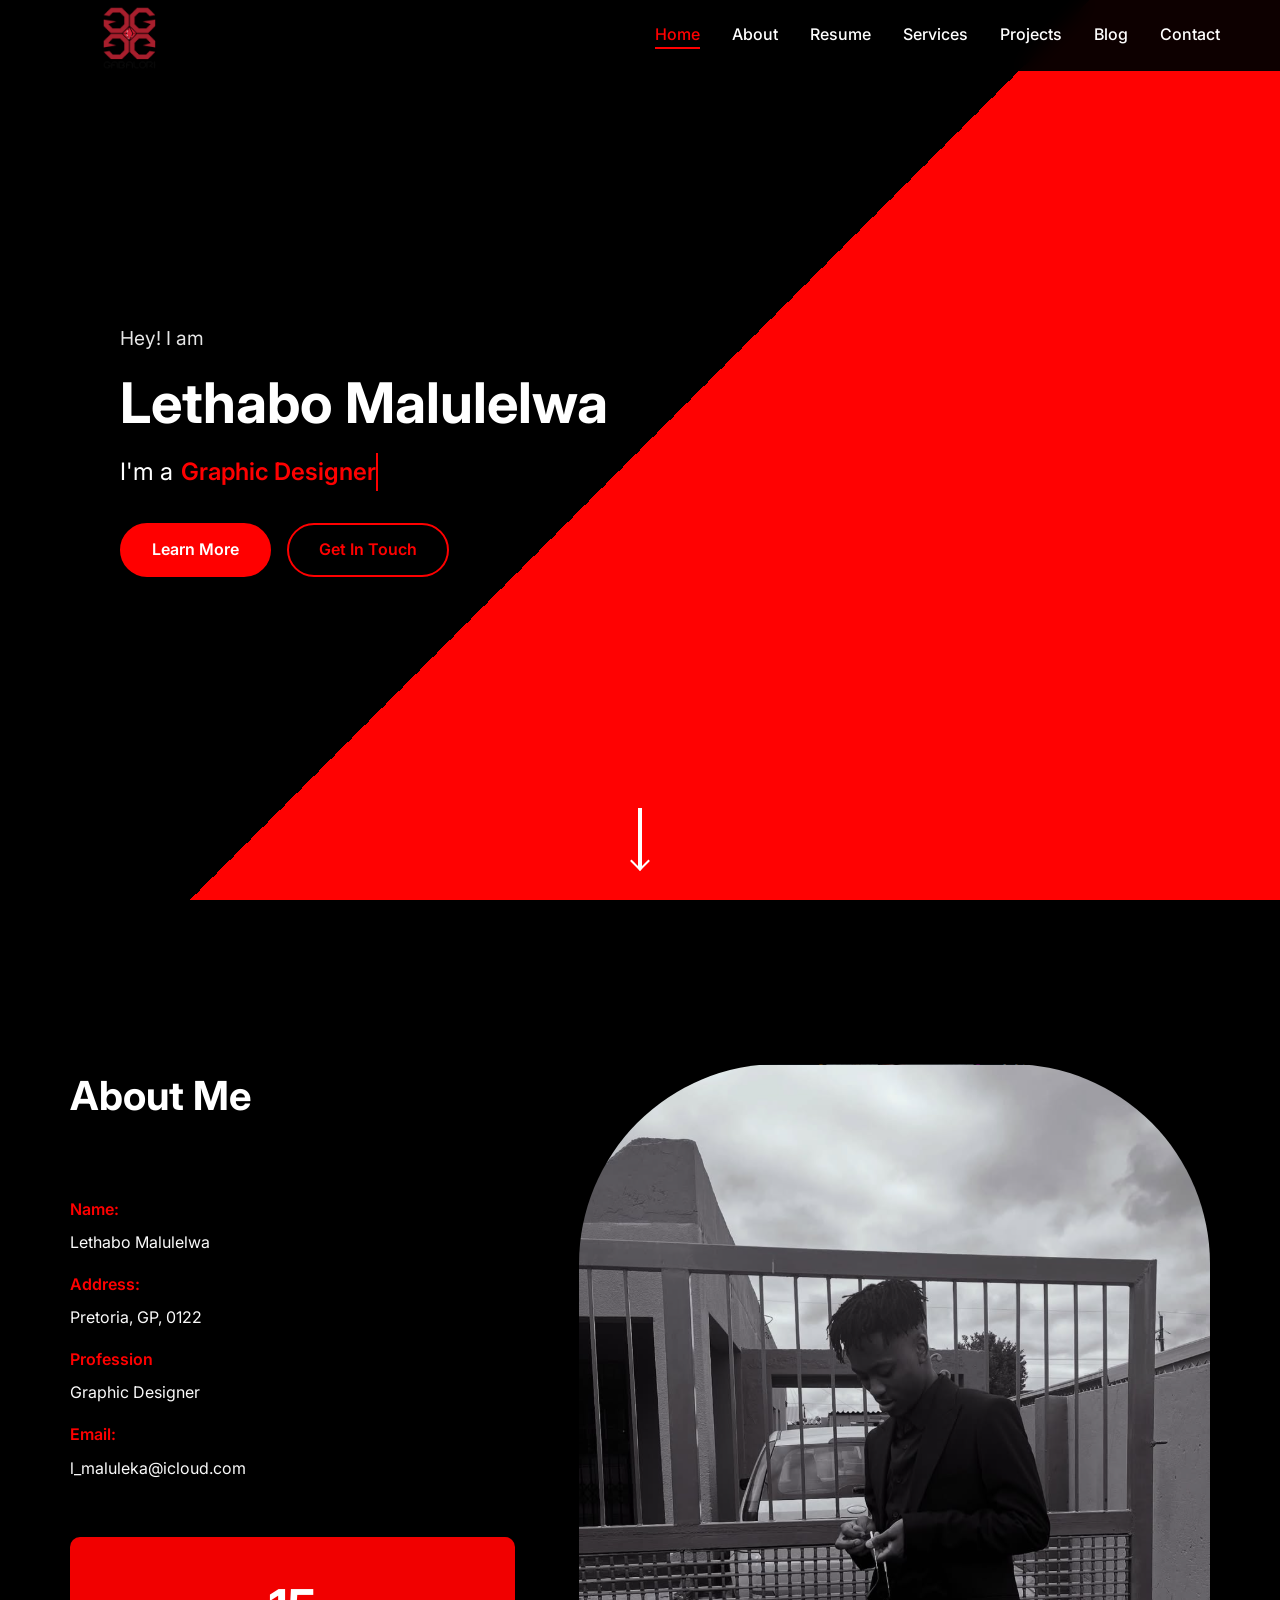
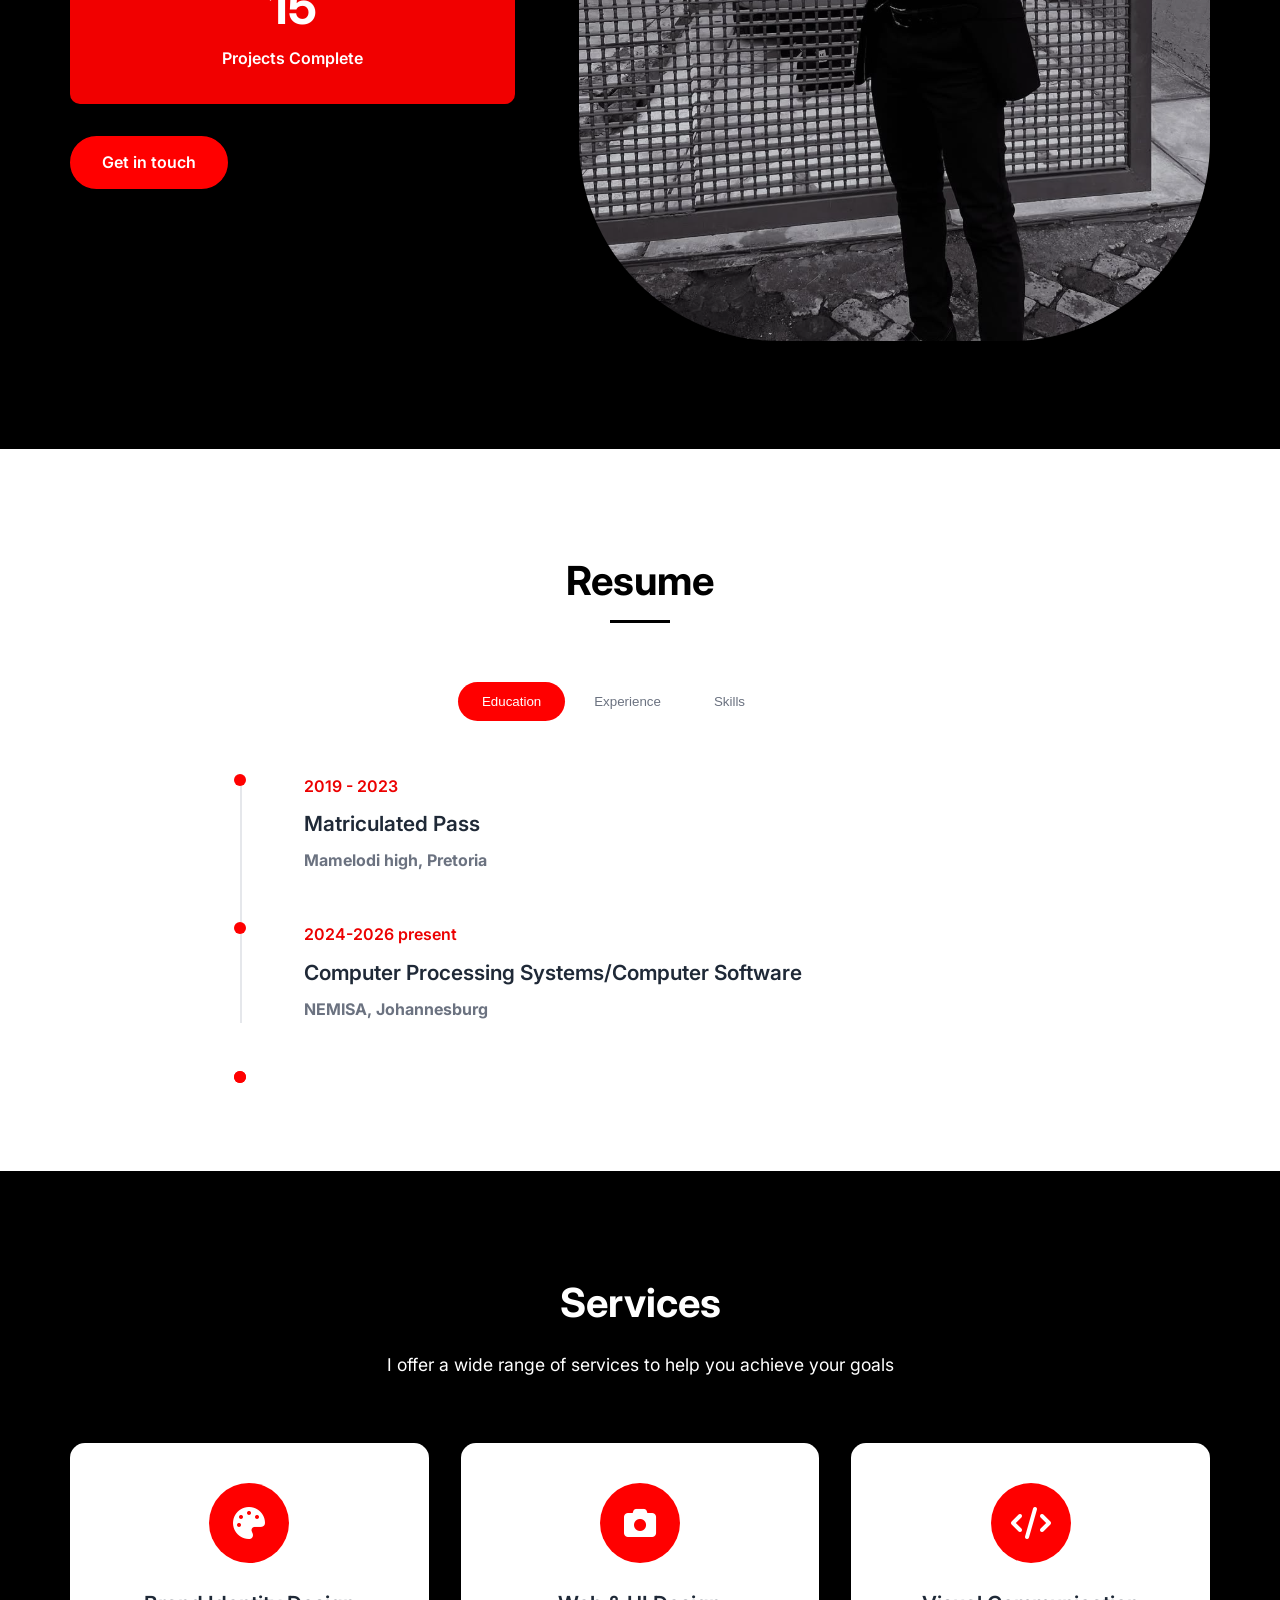
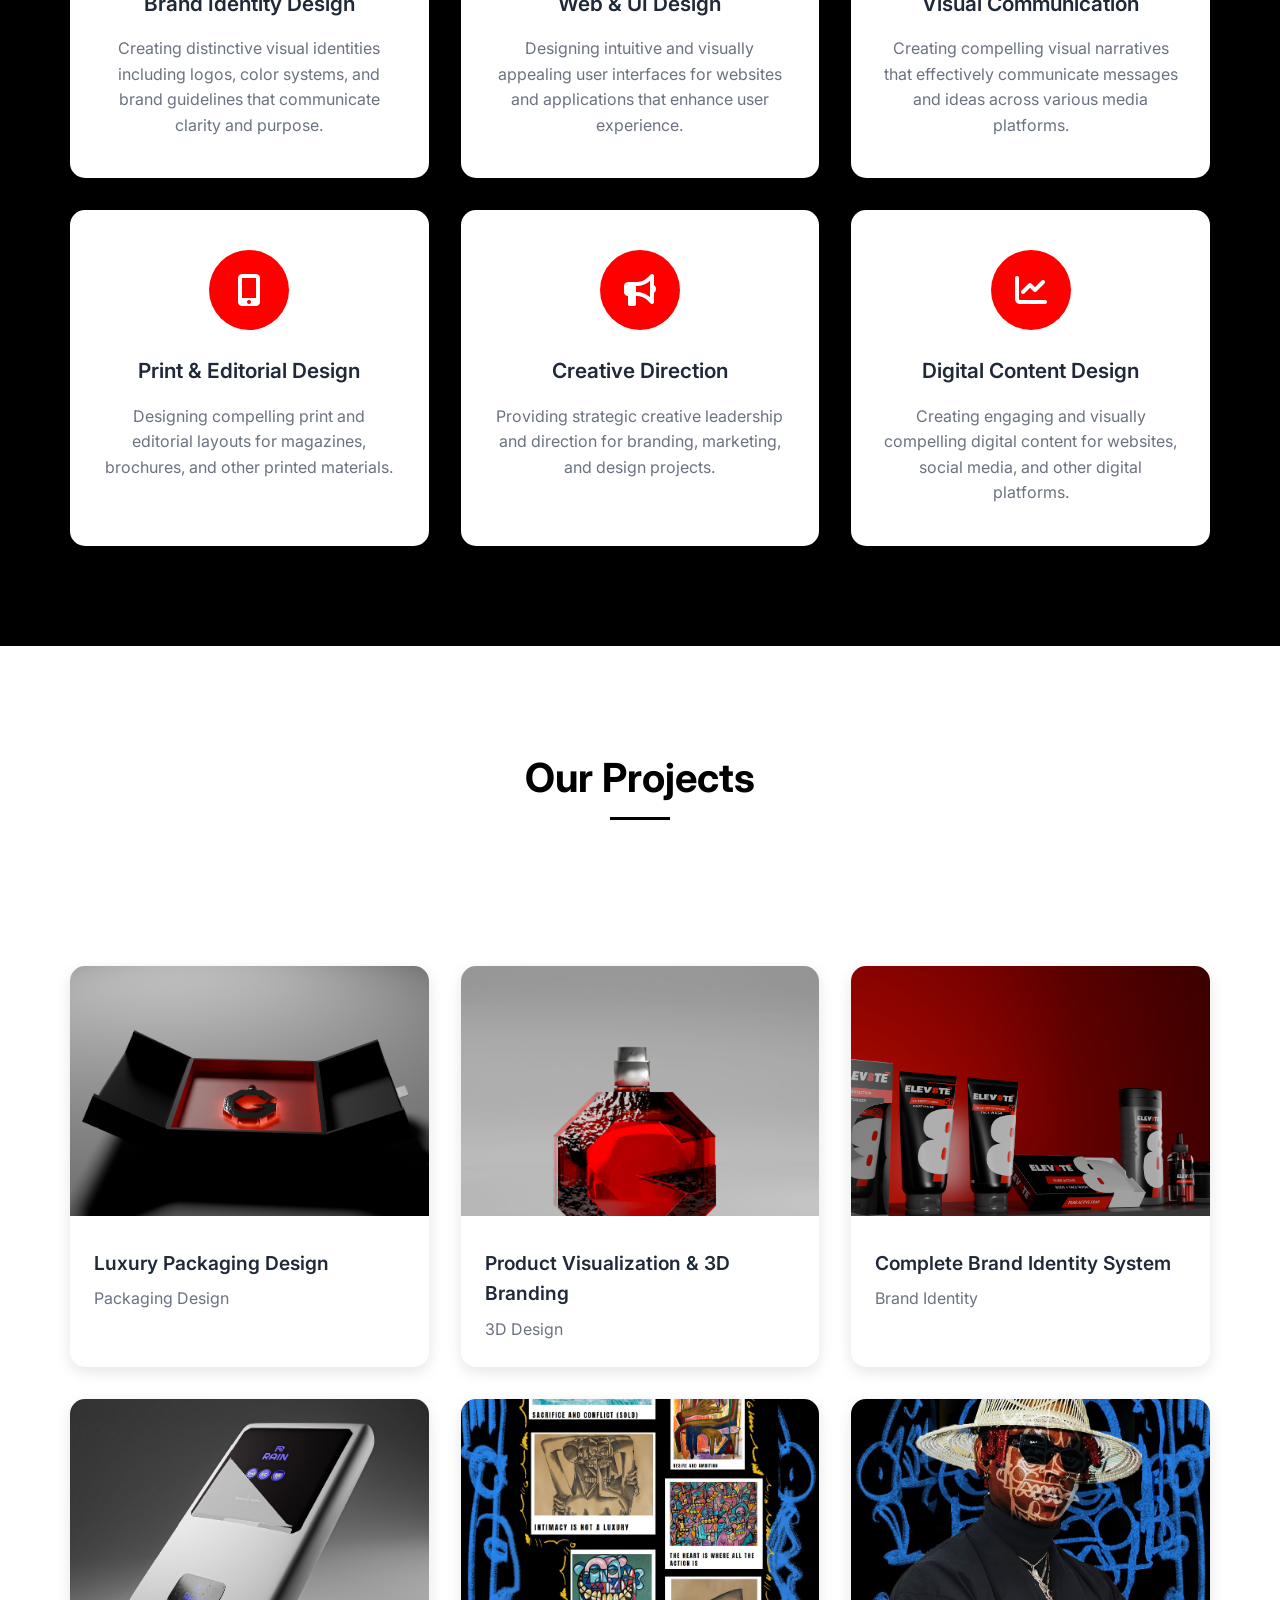
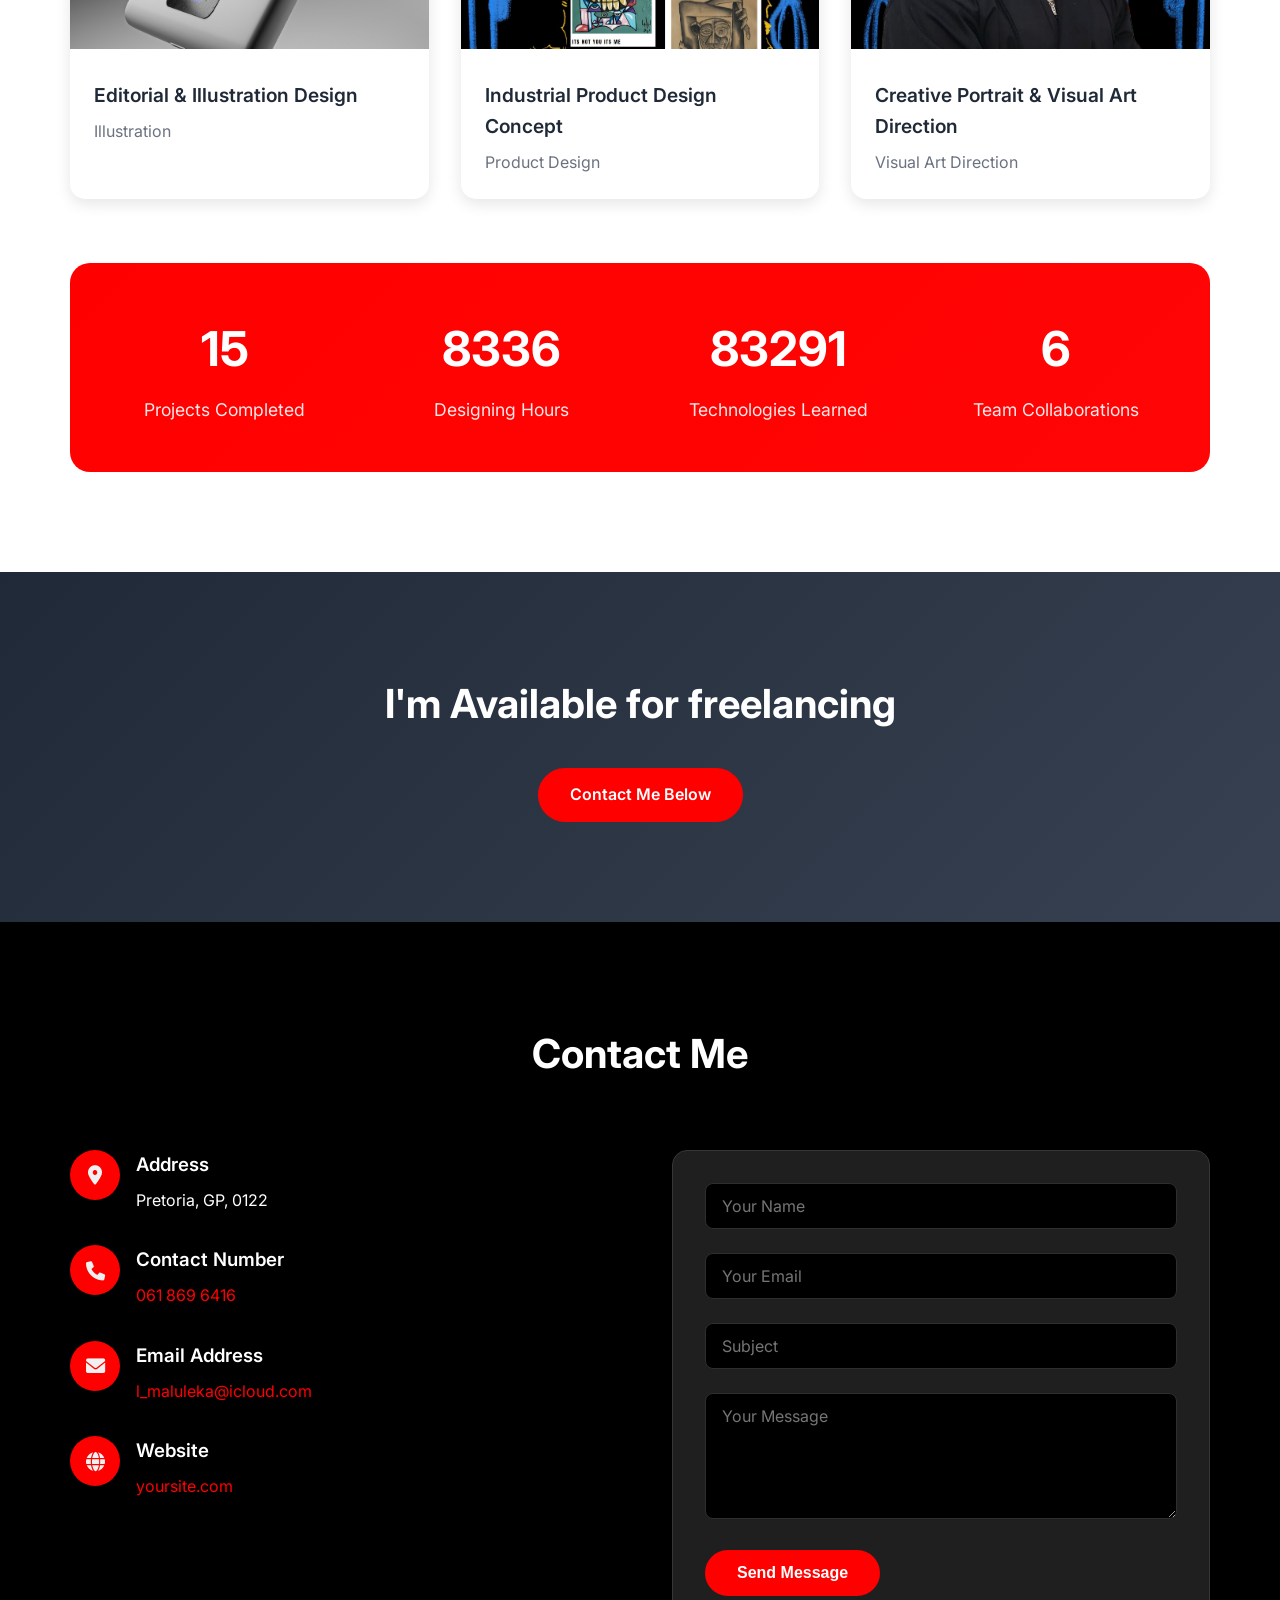
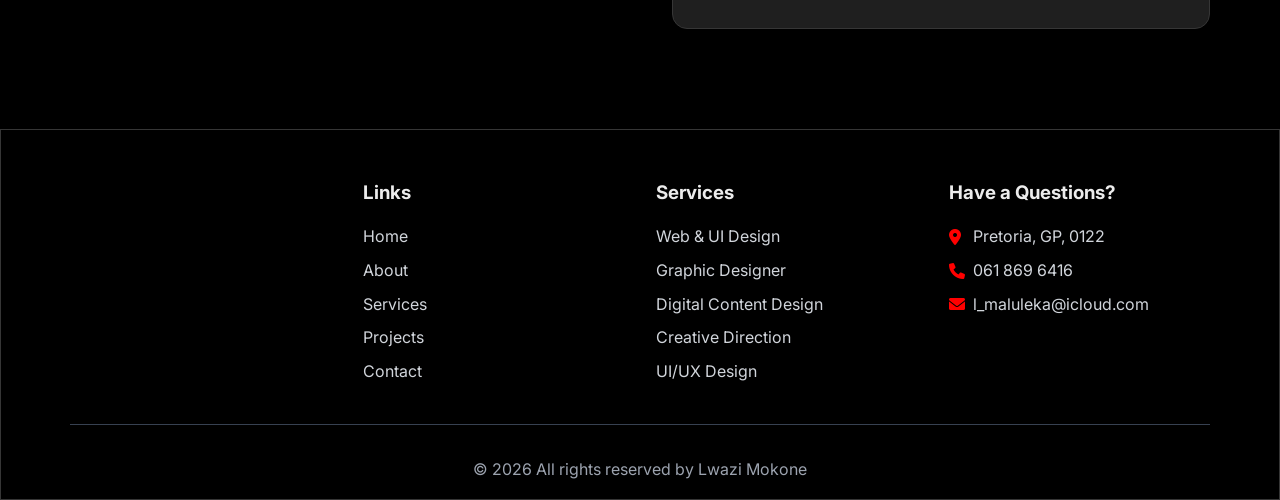
==== index.html @ b6694b90 "update statistics in index.html and enhance styles in styles.css for improved visual consistency" ====
<!DOCTYPE html>
<html lang="en">
<head>
    <meta charset="UTF-8">
    <meta name="viewport" content="width=device-width, initial-scale=1.0">
    <title>Lethabo Malulelwa</title>
    <link rel="stylesheet" href="styles.css">
    <link href="https://fonts.googleapis.com/css2?family=Inter:wght@300;400;500;600;700&display=swap" rel="stylesheet">
    <link rel="stylesheet" href="https://cdnjs.cloudflare.com/ajax/libs/font-awesome/6.0.0/css/all.min.css">
</head>
<body>
    <!-- Navigation -->
    <nav class="navbar" id="navbar">
        <div class="nav-container">
            <div class="nav-logo">
                <a href="#home"><img class="logo1" src="/logo/logo folio-01-Photoroom.png" alt="" srcset=""></a>
            </div>
            <ul class="nav-menu" id="nav-menu">
                <li class="nav-item">
                    <a href="#home" class="nav-link">Home</a>
                </li>
                <li class="nav-item">
                    <a href="#about" class="nav-link">About</a>
                </li>
                <li class="nav-item">
                    <a href="#resume" class="nav-link">Resume</a>
                </li>
                <li class="nav-item">
                    <a href="#services" class="nav-link">Services</a>
                </li>
                <li class="nav-item">
                    <a href="#projects" class="nav-link">Projects</a>
                </li>
                <li class="nav-item">
                    <a href="#blog" class="nav-link">Blog</a>
                </li>
                <li class="nav-item">
                    <a href="#contact" class="nav-link">Contact</a>
                </li>
            </ul>
            <div class="hamburger" id="hamburger">
                
            </div>
        </div>
    </nav>

    <!-- Hero Section -->
    <section id="home" class="hero">
        <div class="hero-container">
            <div class="hero-content">
                <p class="hero-greeting">Hey! I am</p>
                <h1 class="hero-name">Lethabo Malulelwa</h1>
                <div class="hero-title">
                    <span>I'm a </span>
                    <span class="typewriter" id="typewriter"></span>
                </div>
                <div class="hero-cta">
                    <a href="#about" class="btn btn-primary">Learn More</a>
                    <a href="#contact" class="btn btn-outline">Get In Touch</a>
                </div>
            </div>
            <div class="hero-image">
               
            </div>
        </div>
        <a href="#projects"><div class="scroll-indicator">
            <div class="scroll-arrow"></div>
        </div></a>
    </section>

    <!-- About Section -->
    <section id="about" class="about">
        <div class="container">
            <div class="section-header">
                
            </div>
            <div class="about-content">
                <div class="about-info">

                    <div>
                        <h2 class="section-title">About Me</h2>
                
                    </div>

                    <div class="info-grid">
                        <div class="info-item">
                            <span class="info-label"></span>
                            <span class="info-value"></span>
                        </div>
                        <div class="info-item">
                            <span class="info-label">Name:</span>
                            <span class="info-value">Lethabo Malulelwa</span>
                        </div>
                        <div class="info-item">
                            <span class="info-label">Address:</span>
                            <span class="info-value">Pretoria, GP, 0122</span>
                        </div>
                        <div class="info-item">
                            <span class="info-label">Profession</span>
                            <span class="info-value">Graphic Designer</span>
                        </div>
                        <div class="info-item">
                            <span class="info-label">Email:</span>
                            <span class="info-value">l_maluleka@icloud.com</span>
                        </div>
                        <div class="info-item">
                            <span class="info-label"></span>
                            <span class="info-value"></span>
                        </div>
                    </div>
                    <div class="projects-completed">
                        <div class="counter">
                            <span class="counter-number" data-target="25">25+</span>
                            <span class="counter-label">Projects Complete</span>
                        </div>
                    </div>
                    <a href="#contact" class="btn btn-primary">Get in touch</a>
                </div>
                <div class="about-partners">
                    <img class="partner-image" src="About/3.png" alt="" srcset="">
                    
                </div>
            </div>
        </div>
    </section>

    <!-- Resume Section -->
    <section id="resume" class="resume">
        <div class="container">
            <div class="section-header">
                <h2 class="section-title" id="resume">Resume</h2>
            </div>
            <div class="resume-tabs">
                <div class="tab-buttons">
                    <button class="tab-btn active" data-tab="education">Education</button>
                    <button class="tab-btn" data-tab="experience">Experience</button>
                    <button class="tab-btn" data-tab="skills">Skills</button>
                    <button class="tab-btn" data-tab="awards"></button>
                </div>
                
                <div class="tab-content">
                    <!-- Education Tab -->
                    <div class="tab-pane active" id="education">
                        <div class="timeline">
                            <div class="timeline-item">
                                <div class="timeline-date">2019 - 2023</div>
                                <div class="timeline-content">
                                    <h3>Matriculated Pass</h3>
                                    <h4>Mamelodi high, Pretoria</h4>
                                </div>
                            </div>
                            <div class="timeline-item">
                                <div class="timeline-date">2024-2026 present</div>
                                <div class="timeline-content">
                                    <h3>Computer Processing Systems/Computer Software</h3>
                                    <h4>NEMISA, Johannesburg </h4>
                                    <p></p>
                                </div>
                            </div>
                            <div class="timeline-item">
                                <div class="timeline-date"></div>
                                <div class="timeline-content">
                                    <h3></h3>
                                    <h4></h4>
                                    <p></p>
                                </div>
                            </div>
                            <div class="timeline-item">
                                <div class="timeline-date"></div>
                                <div class="timeline-content">
                                    <h3></h3>
                                    <h4></h4>
                                    <p></p>
                                </div>
                            </div>
                        </div>
                    </div>

                    <!-- Experience Tab -->
                    <div class="tab-pane" id="experience">
                        <div class="timeline">
                            <div class="timeline-item">
                                <div class="timeline-date">2024-2025 </div>
                                <div class="timeline-content">
                                    <h3> Intern Design Designer </h3>
                                    <h4>volunteer at church, Avijozi,</h4>
                                    <p>• Designed visually engaging posters for church events, local community gatherings, and other local events.</p>
                                    <p>• Created custom logos for independent clients, ensuring and brand-specific designs tailored to their needs..</p>
                                     <p>Delivered high-quality, deadline-driven designs to meet diverse client needs.</p>
                                     <p>Responsible with signing people in to the event program </p>
                                     <p>responsible for food preparation and distribution for fellow interns</p>
                                     <p>Helped attendees find the venues they were looking for without confusion.</p>
                                    
                                    
                                </div>
                            </div>
                            <div class="timeline-item">
                                <div class="timeline-date"> </div>
                                <div class="timeline-content">
                                    <h3></h3>
                                    <h4></h4>
                                    <p></p>
                                </div>
                            </div>
                            <div class="timeline-item">
                                <div class="timeline-date"></div>
                                <div class="timeline-content">
                                    <h3></h3>
                                    <h4></h4>
                                    <p></p>
                                </div>
                            </div>
                            <div class="timeline-item">
                                <div class="timeline-date"></div>
                                <div class="timeline-content">
                                    <h3></h3>
                                    <h4></h4>
                                    <p></p>
                                </div>
                            </div>
                            <div class="timeline-item">
                                <div class="timeline-date"></div>
                                <div class="timeline-content">
                                    <h3></h3>
                                    <h4></h4>
                                    <p></p>
                                </div>
                            </div>
                            <div class="timeline-item">
                                <div class="timeline-date"></div>
                                <div class="timeline-content">
                                    <h3></h3>
                                    <h4></h4>
                                    <p></p>
                                </div>
                            </div>
                        </div>
                    </div>

                    <!-- Skills Tab -->
                    <div class="tab-pane" id="skills">
                        <div class="skills-grid">
                            <div class="skill-category">
                                <h3>Technical Skills</h3>
                                <div class="skill-item">
                                    <div class="skill-header">
                                        <span class="skill-name">Photoshop</span>
                                        <span class="skill-percentage">95%</span>
                                    </div>
                                    <div class="skill-bar">
                                        <div class="skill-progress" data-width="95%"></div>
                                    </div>
                                </div>
                                <div class="skill-item">
                                    <div class="skill-header">
                                        <span class="skill-name">Illustrator</span>
                                        <span class="skill-percentage">90%</span>
                                    </div>
                                    <div class="skill-bar">
                                        <div class="skill-progress" data-width="90%"></div>
                                    </div>
                                </div>
                                <div class="skill-item">
                                    <div class="skill-header">
                                        <span class="skill-name">Indesign</span>
                                        <span class="skill-percentage">85%</span>
                                    </div>
                                    <div class="skill-bar">
                                        <div class="skill-progress" data-width="85%"></div>
                                    </div>
                                </div>
                                <div class="skill-item">
                                    <div class="skill-header">
                                        <span class="skill-name">After Effects</span>
                                        <span class="skill-percentage">70%</span>
                                    </div>
                                    <div class="skill-bar">
                                        <div class="skill-progress" data-width="70%"></div>
                                    </div>
                                </div>
                            </div>
                            <div class="skill-category">
                                <h3>Bonus Skills</h3>
                                <div class="skill-item">
                                    <div class="skill-header">
                                        <span class="skill-name">blender</span>
                                        <span class="skill-percentage">95%</span>
                                    </div>
                                    <div class="skill-bar">
                                        <div class="skill-progress" data-width="95%"></div>
                                    </div>
                                </div>
                                <div class="skill-item">
                                    <div class="skill-header">
                                        <span class="skill-name">Figma</span>
                                        <span class="skill-percentage">80%</span>
                                    </div>
                                    <div class="skill-bar">
                                        <div class="skill-progress" data-width="80%"></div>
                                    </div>
                                </div>
                            </div>
                        </div>
                    </div>

                    <!-- Awards Tab -->
                    <div class="tab-pane" id="awards">
                       
                        </div>
                    </div>
                </div>
            </div>
        </div>
    </section>

    <!-- Services Section -->

    <section id="services" class="services">
        <div class="container">
            <div class="section-header">
                <h2 class="section-title">Services</h2>
                <p class="section-subtitle">I offer a wide range of services to help you achieve your goals</p>
            </div>
            <div class="services-grid">
                <div class="service-card">
                    <div class="service-icon">
                        <i class="fas fa-palette"></i>
                    </div>
                    <h3>Brand Identity Design</h3>
                    <p>Creating distinctive visual identities including logos, color systems, and brand guidelines that communicate clarity and purpose.</p>
                </div>
                <div class="service-card">
                    <div class="service-icon">
                        <i class="fas fa-camera"></i>
                    </div>
                    <h3>Web & UI Design</h3>
                    <p>Designing intuitive and visually appealing user interfaces for websites and applications that enhance user experience.</p>
                </div>
                <div class="service-card">
                    <div class="service-icon">
                        <i class="fas fa-code"></i>
                    </div>
                    <h3>Visual Communication</h3>
                    <p>Creating compelling visual narratives that effectively communicate messages and ideas across various media platforms.</p>
                </div>
                <div class="service-card">
                    <div class="service-icon">
                        <i class="fas fa-mobile-alt"></i>
                    </div>
                    <h3>Print & Editorial Design</h3>
                    <p>Designing compelling print and editorial layouts for magazines, brochures, and other printed materials.</p>
                </div>
                <div class="service-card">
                    <div class="service-icon">
                        <i class="fas fa-bullhorn"></i>
                    </div>
                    <h3>Creative Direction</h3>
                    <p>Providing strategic creative leadership and direction for branding, marketing, and design projects.</p>
                </div>
                <div class="service-card">
                    <div class="service-icon">
                        <i class="fas fa-chart-line"></i>
                    </div>
                    <h3>Digital Content Design</h3>
                    <p>Creating engaging and visually compelling digital content for websites, social media, and other digital platforms.</p>
                </div>
            </div>
        </div>
    </section>

    <!-- Projects Section -->
    <section id="projects" class="projects">
        <div class="container">
            <div class="section-header">
                <h2 class="section-title" id="project">Our Projects</h2>
                <p class="section-subtitle">Explore our latest design projects and see how we bring ideas to life</p>
            </div>
            <div class="projects-grid">
                <div class="project-card">
                    <div class="project-image">
                        <img src="Projects/1.png" alt="Project 1">
                        <div class="project-overlay">
                            <a href="/project pages/index2.html" class="project-link">
                                <i class="fas fa-external-link-alt"></i>
                            </a>
                        </div>
                    </div>
                    <div class="project-content">
                        <h3>Luxury Packaging Design</h3>
                        <p>Packaging Design</p>
                    </div>
                </div>
                <div class="project-card">
                    <div class="project-image">
                        <img src="Projects/2.png" alt="Project 2">
                        <div class="project-overlay">
                            <a href="/project pages/index3.html" class="project-link">
                                <i class="fas fa-external-link-alt"></i>
                            </a>
                        </div>
                    </div>
                    <div class="project-content">
                        <h3>Product Visualization & 3D Branding</h3>
                        <p>3D Design</p>
                    </div>
                </div>
                <div class="project-card">
                    <div class="project-image">
                        <img src="Projects/3.png" alt="Project 3">
                        <div class="project-overlay">
                            <a href="/project pages/index4.html" class="project-link">
                                <i class="fas fa-external-link-alt"></i>
                            </a>
                        </div>
                    </div>
                    <div class="project-content">
                        <h3>Complete Brand Identity System</h3>
                        <p>Brand Identity</p>
                    </div>
                </div>
                <div class="project-card">
                    <div class="project-image">
                        <img src="Projects/5.png" alt="Project 4">
                        <div class="project-overlay">
                            <a href="/project pages/index5.html" class="project-link">
                                <i class="fas fa-external-link-alt"></i>
                            </a>
                        </div>
                    </div>
                    <div class="project-content">
                        <h3>Editorial & Illustration Design</h3>
                        <p>Illustration</p>
                    </div>
                </div>
                <div class="project-card">
                    <div class="project-image">
                        <img src="Projects/10.jpeg" alt="Project 5">
                        <div class="project-overlay">
                            <a href="/project pages/index6.html" class="project-link">
                                <i class="fas fa-external-link-alt"></i>
                            </a>
                        </div>
                    </div>
                    <div class="project-content">
                        <h3>Industrial Product Design Concept</h3>
                        <p>Product Design</p>
                    </div>
                </div>
                <div class="project-card">
                        <div class="project-image">
                            <img src="Projects/11.jpeg" alt="Project 6">
                        <div class="project-overlay">
                            <a href="/project pages/index7.html" class="project-link">
                                <i class="fas fa-external-link-alt"></i>
                            </a>
                        </div>
                    </div>
                    <div class="project-content">
                        <h3>Creative Portrait & Visual Art Direction</h3>
                        <p>Visual Art Direction </p>
                    </div>
                </div>
            </div>
            
            <!-- Stats Section -->
            <div class="stats-section">
                <div class="stats-grid">
                    <div class="stat-item">
                        <div class="stat-number" data-target="25">0</div>
                        <div class="stat-label">Projects Completed</div>
                    </div>
                    <div class="stat-item">
                        <div class="stat-number" data-target="14624">0</div>
                        <div class="stat-label">Designing Hours</div>
                    </div>
                    <div class="stat-item">
                        <div class="stat-number" data-target="146124">0</div>
                        <div class="stat-label">Technologies Learned</div>
                    </div>
                    <div class="stat-item">
                        <div class="stat-number" data-target="10+">0</div>
                        <div class="stat-label">Team Collaborations</div>
                    </div>
                </div>
            </div>
        </div>
    </section>

    <!-- Blog Section -->
    

    <!-- CTA Section -->
    <section class="cta-section">
        <div class="container">
            <div class="cta-content">
                <h2>I'm Available for freelancing</h2>
                <p> </p>
                <a href="#contact" class="btn btn-primary">Contact Me Below</a>
            </div>
        </div>
    </section>

    <!-- Contact Section -->
    <section id="contact" class="contact">
        <div class="container">
            <div class="section-header">
                <h2 class="section-title">Contact Me</h2>
                <p class="section-subtitle"></p>
            </div>
            <div class="contact-content">
                <div class="contact-info">
                    <div class="contact-item">
                        <div class="contact-icon">
                            <i class="fas fa-map-marker-alt"></i>
                        </div>
                        <div class="contact-details">
                            <h3>Address</h3>
                            <p>Pretoria, GP, 0122</p>
                        </div>
                    </div>
                    <div class="contact-item">
                        <div class="contact-icon">
                            <i class="fas fa-phone"></i>
                        </div>
                        <div class="contact-details">
                            <h3>Contact Number</h3>
                            <p><a href="tel:+12352355998">061 869 6416</a></p>
                        </div>
                    </div>
                    <div class="contact-item">
                        <div class="contact-icon">
                            <i class="fas fa-envelope"></i>
                        </div>
                        <div class="contact-details">
                            <h3>Email Address</h3>
                            <p><a href="Email">l_maluleka@icloud.com</a></p>
                        </div>
                    </div>
                    <div class="contact-item">
                        <div class="contact-icon">
                            <i class="fas fa-globe"></i>
                        </div>
                        <div class="contact-details">
                            <h3>Website</h3>
                            <p><a href="#">yoursite.com</a></p>
                        </div>
                    </div>
                </div>
                <div class="contact-form">
                    <form id="contact-form">
                        <div class="form-group">
                            <input type="text" id="name" name="name" placeholder="Your Name" required>
                        </div>
                        <div class="form-group">
                            <input type="email" id="email" name="email" placeholder="Your Email" required>
                        </div>
                        <div class="form-group">
                            <input type="text" id="subject" name="subject" placeholder="Subject" required>
                        </div>
                        <div class="form-group">
                            <textarea id="message" name="message" placeholder="Your Message" rows="5" required></textarea>
                        </div>
                        <button type="submit" class="btn btn-primary">Send Message</button>
                    </form>
                </div>
            </div>
        </div>
    </section>

    <!-- Footer -->
    <footer class="footer">
        <div class="container">
            <div class="footer-content">
                <div class="footer-section">
                    <h3></h3>
                    <p></p>
                </div>
                <div class="footer-section">
                    <h3>Links</h3>
                    <ul>
                        <li><a href="#home">Home</a></li>
                        <li><a href="#about">About</a></li>
                        <li><a href="#services">Services</a></li>
                        <li><a href="#projects">Projects</a></li>
                        <li><a href="#contact">Contact</a></li>
                    </ul>
                </div>
                <div class="footer-section">
                    <h3>Services</h3>
                    <ul>
                        <li><a href="#">Web & UI Design</a></li>
                        <li><a href="#">Graphic Designer</a></li>
                        <li><a href="#">Digital Content Design</a></li>
                        <li><a href="#">Creative Direction</a></li>
                        <li><a href="#">UI/UX Design</a></li>
                    </ul>
                </div>
                <div class="footer-section">
                    <h3>Have a Questions?</h3>
                    <div class="footer-contact">
                        <p><i class="fas fa-map-marker-alt"></i> Pretoria, GP, 0122</p>
                        <p><i class="fas fa-phone"></i> <a href="cell: =2700000000">061 869 6416</a></p>
                        <p><i class="fas fa-envelope"></i> <a href="mailto:info@yourdomain.com">l_maluleka@icloud.com</a></p>
                    </div>
                </div>
            </div>
            <div class="footer-bottom">
                <p>&copy; 2026 All rights reserved <i class=""></i> by Lwazi Mokone</a></p>
            </div>
        </div>
    </footer>

    <script src="script.js"></script>
</body>
</html>
---- styles.css ----
/* Reset and Base Styles */
* {
  margin: 0;
  padding: 0;
  box-sizing: border-box;
}

html {
  scroll-behavior: smooth;
}

body {
  font-family: 'Inter', sans-serif;
  line-height: 1.6;
  color: #333;
  overflow-x: hidden;
}

.container {
  max-width: 1200px;
  margin: 0 auto;
  padding: 0 30px;
}

/* Navigation */
.navbar {
  position: fixed;
  top: 10;
  width: 100%;
  background: rgba(0, 0, 0, 0.95);
  backdrop-filter: blur(10px);
  z-index: 1000;
  transition: all 0.3s ease;
  border-bottom: 1px solid rgba(0, 0, 0, 0.1);
}

.navbar.scrolled {
  background: rgba(0, 0, 0, 0.98);
  box-shadow: 0 2px 20px rgba(0, 0, 0, 0.1);
}

.nav-container {
  max-width: 1200px;
  margin: 0 auto;
  padding: 0 20px;
  display: flex;
  justify-content: space-between;
  align-items: center;
  height: 70px;
}

.nav-logo a {
  font-size: 1.8rem;
  font-weight: 700;
  color: #4f46e5;
  text-decoration: none;
  transition: color 0.3s ease;
}

.nav-logo a:hover {
  color: #ff0000;
}

.nav-menu {
  display: flex;
  list-style: none;
  gap: 2rem;
}

.nav-link {
  text-decoration: none;
  color: #ffffff;
  font-weight: 500;
  transition: color 0.3s ease;
  position: relative;
}

.nav-link:hover,
.nav-link.active {
  color: #ff0000;
}

.nav-link::after {
  content: '';
  position: absolute;
  width: 0;
  height: 2px;
  bottom: -5px;
  left: 0;
  background-color: #ff0000;
  transition: width 0.3s ease;
}

.nav-link:hover::after,
.nav-link.active::after {
  width: 100%;
}

img.logo1{
  margin-top: 20px;
  width: 23%;
  height: 23%;
}

.hamburger {
  display: none;
  flex-direction: column;
  cursor: pointer;
  cursor: red;
}

.bar {
  width: 25px;
  height: 3px;
  background-color: #333;
  margin: 3px 0;
  transition: 0.3s;
}

/* Hero Section */
.hero {
  min-height: 100vh;
  display: flex;
  align-items: center;
  background: linear-gradient(135deg, #000000 50%, #ff0202 50%);
  color: rgb(255, 255, 255);
  position: relative;
  overflow: hidden;
}

.hero::before {
  content: '';
  position: absolute;
  top: 0;
  left: 0;
  right: 0;
  bottom: 0;
  background: url('https/images/hero/');
  background-size: cover;
}

.hero-container {
  max-width: 1200px;
  margin: 0 auto;
  padding: 0 20px;
  display: grid;
  grid-template-columns: 1fr 1fr;
  gap: 4rem;
  align-items: center;
  position: relative;
  z-index: 1;
}

.hero-content {
  animation: fadeInUp 1s ease;
}

.hero-greeting {
  font-size: 1.2rem;
  margin-bottom: 1rem;
  opacity: 0.9;
}

.hero-name {
  font-size: 3.5rem;
  font-weight: 700;
  margin-bottom: 1rem;
  line-height: 1.2;
}

.hero-title {
  font-size: 1.5rem;
  margin-bottom: 2rem;
  display: flex;
  align-items: center;
  gap: 0.5rem;
}

.typewriter {
  color: #ff0000;
  font-weight: 600;
  border-right: 2px solid #ff0000;
  animation: blink 1s infinite;
}

.hero-cta {
  display: flex;
  gap: 1rem;
  flex-wrap: wrap;
}

.hero-image {
  display: flex;
  justify-content: center;
  animation: fadeInRight 1s ease;
}

.image-container {
  position: relative;
  border-radius: 20px;
  overflow: hidden;
  box-shadow: 0 20px 40px rgba(0, 0, 0, 0.3);
  transform: perspective(1000px) rotateY(-5deg);
  transition: transform 0.3s ease;
}

.image-container:hover {
  transform: perspective(1000px) rotateY(0deg) scale(1.05);
}

.image-container img {
  width: 100%;
  height: auto;
  display: block;
}

.scroll-indicator {
  position: absolute;
  bottom: 2rem;
  left: 50%;
  transform: translateX(-50%);
  animation: bounce 2s infinite;
}

.scroll-arrow {
  width: 4px;
  height: 60px;
  background: white;
  position: relative;
}

.scroll-arrow::after {
  content: '';
  position: absolute;
  bottom: 0;
  left: -5px;
  width: 12px;
  height: 12px;
  border-right: 2px solid white;
  border-bottom: 2px solid white;
  transform: rotate(45deg);
}

/* Buttons */
.btn {
  display: inline-block;
  padding: 12px 30px;
  border-radius: 50px;
  text-decoration: none;
  font-weight: 600;
  transition: all 0.3s ease;
  border: 2px solid transparent;
  cursor: pointer;
  font-size: 1rem;
}

.btn-primary {
  background: #ff0000;
  color: white;
  border-color: #ff0000;
}

.btn-primary:hover {
  background: #ffffff;
  border-color: #ff0000;
  color: #ff0000;
  transform: translateY(-2px);
  box-shadow: 0 10px 20px rgba(255, 0, 0, 0.3);
}

.btn-outline {
  background: transparent;
  color: rgb(255, 0, 0);
  border-color: rgb(255, 0, 0);
}

.btn-outline:hover {
  background: white;
  color: #ff0000;
  transform: translateY(-2px);
  box-shadow: 0 10px 20px rgba(255, 255, 255, 0.3);
}

/* Section Styles */
section {
  padding: 100px 0;
}

.section-header {
  text-align: center;
  margin-bottom: 4rem;
}

.section-title {
  font-size: 2.5rem;
  font-weight: 700;
  margin-bottom: 1rem;
  color: #ffffff;
  position: relative;
}

.section-title::after {
  content: '';
  position: absolute;
  bottom: -10px;
  left: 50%;
  transform: translateX(-50%);
  width: 60px;
  height: 3px;
  background: #000000;
}

.section-subtitle {
  font-size: 1.1rem;
  color: #ffffff;
  max-width: 600px;
  margin: 0 auto;
}

/* About Section */
.about {
  background: #000000;
}

img.imd:hover{
  transform: scale(1.1);
  transition: transform 0.5s ease;
}

.about-content {
  display: grid;
  grid-template-columns: 2fr 1fr;
  gap: 4rem;
  align-items: start;
}

.info-grid {
  margin-top: 10%;
  display: grid;
  gap: 1rem;
  margin-bottom: 2rem;
}

.info-item {
  display: flex;
  flex-direction: column;
  gap: 0.5rem;
}

.info-label {
  font-weight: 600;
  color: #ff0000;
}

.info-value {
  color: #fafafa;
}

.projects-completed {
  margin-bottom: 2rem;
}

.projects-completed:hover{
  transform: scale(1.1);
  transition: transform 0.5s ease;
}

.counter {
  display: flex;
  flex-direction: column;
  align-items: center;
  padding: 2rem;
  background: rgb(241, 0, 0);
  border-radius: 10px;
  box-shadow: 0 5px 15px rgba(0, 0, 0, 0.1);
}

.counter-number {
  font-size: 3rem;
  font-weight: 700;
  color: #ffffff;
}

.counter-label {
  font-weight: 600;
  color: #ffffff;
}

.about-partners:hover{
  transform: scale(1.10);
  transition: transform 0.6s ease;
}

.about-partners {
  margin-top: 0rem;
  border-radius: 400px;
}

img.partner-image{
  border-radius: 200px;
}

.partners-grid {
  display: grid;
  grid-template-columns: repeat(auto-fit, minmax(100px, 1fr));
  gap: 1rem;
}

.partner-item {
  display: flex;
  align-items: center;
  justify-content: center;
  padding: 1rem;
  background: white;
  border-radius: 10px;
  box-shadow: 0 2px 10px rgba(0, 0, 0, 0.1);
  transition: transform 0.3s ease;
}

.partner-item:hover {
  transform: translateY(-5px);
}

.partner-item img {
  max-width: 100%;
  height: auto;
  opacity: 0.7;
  transition: opacity 0.3s ease;
}

.partner-item:hover img {
  opacity: 1;
}

/* Resume Section */

.resume{
  background: #ffffff;
}

#resume {
  color: #000000;
}

.resume-tabs {
  max-width: 800px;
  margin: 0 auto;
}

.tab-buttons {
  display: flex;
  justify-content: center;
  margin-bottom: 3rem;
  background: #ffffff;
  border-radius: 50px;
  padding: 5px;
  flex-wrap: wrap;
  gap: 5px;
}

.tab-btn {
  padding: 12px 24px;
  border: none;
  background: transparent;
  color: #6b7280;
  font-weight: 500;
  border-radius: 50px;
  cursor: pointer;
  transition: all 0.3s ease;
  white-space: nowrap;
}

.tab-btn.active,
.tab-btn:hover {
  background: #ff0000;
  color: white;
}

.tab-content {
  position: relative;
}

.tab-pane {
  display: none;
  animation: fadeIn 0.5s ease;
}

.tab-pane.active {
  display: block;
}

.timeline {
  position: relative;
  padding-left: 2rem;
}

.timeline::before {
  content: '';
  position: absolute;
  left: 0;
  top: 0;
  bottom: 0;
  width: 2px;
  background: #e5e7eb;
}

.timeline-item {
  position: relative;
  margin-bottom: 3rem;
  padding-left: 2rem;
}

.timeline-item::before {
  content: '';
  position: absolute;
  left: -2rem;
  top: 0;
  width: 12px;
  height: 12px;
  background: #ff0000;
  border-radius: 50%;
  transform: translateX(-50%);
}

.timeline-date {
  color: #ec0000;
  font-weight: 600;
  margin-bottom: 0.5rem;
}

.timeline-content h3 {
  font-size: 1.3rem;
  font-weight: 600;
  margin-bottom: 0.5rem;
  color: #1f2937;
}

.timeline-content h4 {
  color: #6b7280;
  margin-bottom: 1rem;
}

.timeline-content p {
  color: #6b7280;
  line-height: 1.6;
}

/* Skills */
.skills-grid {
  display: grid;
  grid-template-columns: 1fr 1fr;
  gap: 3rem;
}

.skill-category h3 {
  margin-bottom: 2rem;
  color: #1f2937;
}

.skill-item {
  margin-bottom: 2rem;
}

.skill-header {
  display: flex;
  justify-content: space-between;
  margin-bottom: 0.5rem;
}

.skill-name {
  font-weight: 600;
  color: #1f2937;
}

.skill-percentage {
  color: #ff0000;
  font-weight: 600;
}

.skill-bar {
  height: 8px;
  background: #e5e7eb;
  border-radius: 4px;
  overflow: hidden;
}

.skill-progress {
  height: 100%;
  background: linear-gradient(90deg, #ff0000, #ff0000);
  border-radius: 4px;
  width: 0;
  transition: width 1s ease;
}

/* Services Section */
.services {
  background: #000000;
}

.services-grid {
  display: grid;
  grid-template-columns: repeat(auto-fit, minmax(300px, 1fr));
  gap: 2rem;
}

.service-card {
  background: white;
  padding: 2.5rem 2rem;
  border-radius: 15px;
  text-align: center;
  box-shadow: 0 5px 15px rgba(0, 0, 0, 0.1);
  transition: all 0.3s ease;
  position: relative;
  overflow: hidden;
}

.service-card::before {
  content: '';
  position: absolute;
  top: 0;
  left: -100%;
  width: 100%;
  height: 100%;
  background: linear-gradient(90deg, transparent, rgba(79, 70, 229, 0.1), transparent);
  transition: left 0.5s ease;
}

.service-card:hover{
 transform: scale(1.05);
  transition: transform 0.5s ease;
  background-color: #e20303;
  color: white;
}


.service-card:hover {
  transform: translateY(-50px);
  box-shadow: 0 20px 40px rgb(255, 255, 255);
}

.service-icon {
  width: 80px;
  height: 80px;
  background: linear-gradient(135deg, #ff0000, #ff0000);
  border-radius: 50%;
  display: flex;
  align-items: center;
  justify-content: center;
  margin: 0 auto 1.5rem;
  transition: transform 0.3s ease;
}

.service-icon:hover{
  background-color: #ffffff;
  color: rgb(255, 0, 0);
}

.service-card:hover .service-icon {
  transform: scale(1.1);
  color: white;
  background-color: #1100ff00;
}

.service-icon i {
  font-size: 2rem;
  color: white;
}

.service-icon i:hover {
  color: white;
  background-color: #f1f1f1;

}

.service-card h3 {
  font-size: 1.3rem;
  font-weight: 600;
  margin-bottom: 1rem;
  color: #1f2937;
}

.service-card:hover h3 {
  color: white;
}

.service-card p {
  color: #6b7280;
  line-height: 1.6;
}
.service-card:hover p {
  color: #ffffff;
}

/* Projects Section */
.projects-grid {
  display: grid;
  grid-template-columns: repeat(auto-fit, minmax(350px, 1fr));
  gap: 2rem;
  margin-bottom: 4rem;
}

#project {
  color: #000000;
  margin-bottom: 4rem;
}

.project-card {
  background: white;
  border-radius: 15px;
  overflow: hidden;
  box-shadow: 0 5px 15px rgba(0, 0, 0, 0.1);
  transition: all 0.3s ease;
}

.project-card:hover {
  transform: translateY(-10px);
  box-shadow: 0 20px 40px rgba(0, 0, 0, 0.15);
}

.project-image {
  position: relative;
  overflow: hidden;
}

.project-image img {
  width: 100%;
  height: 250px;
  object-fit: cover;
  transition: transform 0.3s ease;
}

.project-card:hover .project-image img {
  transform: scale(1.1);
}

.project-overlay {
  position: absolute;
  top: 0;
  left: 0;
  right: 0;
  bottom: 0;
  background: rgba(255, 0, 0, 0.9);
  display: flex;
  align-items: center;
  justify-content: center;
  opacity: 0;
  transition: opacity 0.3s ease;
}

.project-card:hover .project-overlay {
  opacity: 1;
}

.project-link {
  width: 60px;
  height: 60px;
  background: white;
  border-radius: 50%;
  display: flex;
  align-items: center;
  justify-content: center;
  color: #ff0000;
  font-size: 1.5rem;
  text-decoration: none;
  transition: transform 0.3s ease;
}

.project-link:hover {
  transform: scale(1.1);
}

.project-content {
  padding: 1.5rem;
}

.project-content h3 {
  font-size: 1.2rem;
  font-weight: 600;
  margin-bottom: 0.5rem;
  color: #1f2937;
}

.project-content p {
  color: #6b7280;
}

/* Stats Section */
.stats-section {
  background: linear-gradient(135deg, #ff0000, #ff0505);
  border-radius: 20px;
  padding: 3rem 2rem;
  margin-top: 4rem;
}

.stats-grid {
  display: grid;
  grid-template-columns: repeat(auto-fit, minmax(200px, 1fr));
  gap: 2rem;
}

.stat-item {
  text-align: center;
  color: white;
}

.stat-number {
  font-size: 3rem;
  font-weight: 700;
  display: block;
  margin-bottom: 0.5rem;
}

.stat-label {
  font-size: 1.1rem;
  opacity: 0.9;
}

/* Blog Section */
.blog {
  background: #f9fafb;
}

.blog-grid {
  display: grid;
  grid-template-columns: repeat(auto-fit, minmax(350px, 1fr));
  gap: 2rem;
}

.blog-card {
  background: white;
  border-radius: 15px;
  overflow: hidden;
  box-shadow: 0 5px 15px rgba(0, 0, 0, 0.1);
  transition: all 0.3s ease;
}

.blog-card:hover {
  transform: translateY(-10px);
  box-shadow: 0 20px 40px rgba(0, 0, 0, 0.15);
}

.blog-image img {
  width: 100%;
  height: 200px;
  object-fit: cover;
}

.blog-content {
  padding: 1.5rem;
}

.blog-meta {
  display: flex;
  gap: 1rem;
  margin-bottom: 1rem;
  font-size: 0.9rem;
  color: #6b7280;
}

.blog-content h3 {
  margin-bottom: 1rem;
}

.blog-content h3 a {
  color: #1f2937;
  text-decoration: none;
  font-weight: 600;
  transition: color 0.3s ease;
}

.blog-content h3 a:hover {
  color: #4f46e5;
}

.blog-content p {
  color: #6b7280;
  line-height: 1.6;
}

/* CTA Section */
.cta-section {
  background: linear-gradient(135deg, #1f2937, #374151);
  color: white;
  text-align: center;
}

.cta-content h2 {
  font-size: 2.5rem;
  font-weight: 700;
  margin-bottom: 1rem;
}

.cta-content p {
  font-size: 1.1rem;
  margin-bottom: 2rem;
  opacity: 0.9;
}

/* Contact Section */
#contact {
  background: #000000;
}
.contact-content {
  display: grid;
  grid-template-columns: 1fr 1fr;
  gap: 4rem;
}

.contact-item {
  display: flex;
  gap: 1rem;
  margin-bottom: 2rem;
}

.contact-icon {
  width: 50px;
  height: 50px;
  background: #ff0000;
  border-radius: 50%;
  display: flex;
  align-items: center;
  justify-content: center;
  color: rgb(240, 240, 240);
  font-size: 1.2rem;
  flex-shrink: 0;
}

.contact-details h3 {
  font-weight: 600;
  margin-bottom: 0.5rem;
  color: #ffffff;
}

.contact-details p {
  color: #ffffff;
}

.contact-details a {
  color: #ff0000;
  text-decoration: none;
  transition: color 0.3s ease;
}

.contact-details a:hover {
  color: #ffffff;
}

/* Contact Form */
.contact-form {
  background: #1f1f1f;
  border: 1px solid #363636;
  padding: 2rem;
  border-radius: 15px;
}

.form-group {
  margin-bottom: 1.5rem;
}

.form-group input,
.form-group textarea {
  width: 100%;
  padding: 12px 16px;
  border: 2px solid #000000;
  background-color: #000000;
  border: 1px solid #2e2e2e;
  border-radius: 8px;
  font-size: 1rem;
  transition: border-color 0.3s ease;
  font-family: inherit;
}

textarea.form-group input,.form-group textarea:hover{
  min-height: 120px;
  background-color: #d1d5db;
  color: #000000;
}

.form-group input:focus,
.form-group textarea:focus {
  outline: none;
  border-color: #313131;
}

.form-group textarea {
  resize: vertical;
  min-height: 120px;
}

/* Footer */

.footer {
  background: #000000;
  color: white;
  padding: 3rem 0 1rem;
  border: 1px solid #363636;
}

.footer-content {
  display: grid;
  grid-template-columns: repeat(auto-fit, minmax(250px, 1fr));
  gap: 2rem;
  margin-bottom: 2rem;
}

.footer-section h3 {
  margin-bottom: 1rem;
  color: #ececec;
}

.footer-section p {
  color: #d1d5db;
  line-height: 1.6;
}

.footer-section ul {
  list-style: none;
}

.footer-section ul li {
  margin-bottom: 0.5rem;
}

.footer-section ul li a {
  color: #d1d5db;
  text-decoration: none;
  transition: color 0.3s ease;
}

.footer-section ul li a:hover {
  color: #ff0000;
}

.footer-contact p {
  display: flex;
  align-items: center;
  gap: 0.5rem;
  margin-bottom: 0.5rem;
  color: #d1d5db;
}

.footer-contact i {
  color: #ff0000;
  width: 16px;
}

.footer-contact a {
  color: #d1d5db;
  text-decoration: none;
  transition: color 0.3s ease;
}

.footer-contact a:hover {
  color: #ffffff;
}

.footer-bottom {
  text-align: center;
  padding-top: 2rem;
  border-top: 1px solid #374151;
  color: #9ca3af;
}

.footer-bottom a {
  color: #ff0000;
  text-decoration: none;
}

.footer-bottom i {
  color: #ef4444;
}

/* Animations */
@keyframes fadeIn {
  from {
    opacity: 0;
  }
  to {
    opacity: 1;
  }
}

@keyframes fadeInUp {
  from {
    opacity: 0;
    transform: translateY(30px);
  }
  to {
    opacity: 1;
    transform: translateY(0);
  }
}

@keyframes fadeInRight {
  from {
    opacity: 0;
    transform: translateX(30px);
  }
  to {
    opacity: 1;
    transform: translateX(0);
  }
}

@keyframes bounce {
  0%, 20%, 50%, 80%, 100% {
    transform: translateY(0) translateX(-50%);
  }
  40% {
    transform: translateY(-10px) translateX(-50%);
  }
  60% {
    transform: translateY(-5px) translateX(-50%);
  }
}

@keyframes blink {
  0%, 50% {
    opacity: 1;
  }
  51%, 100% {
    opacity: 0;
  }
}

/* Responsive Design */
@media (max-width: 768px) {
  .hamburger {
    display: flex;
  }

  .nav-menu {
    position: fixed;
    left: -100%;
    top: 70px;
    flex-direction: column;
    background-color: rgba(255, 255, 255, 0.98);
    width: 100%;
    text-align: center;
    transition: 0.3s;
    box-shadow: 0 10px 27px rgba(0, 0, 0, 0.05);
    padding: 2rem 0;
    gap: 1rem;
  }

  .nav-menu.active {
    left: 0;
  }

  .hamburger.active .bar:nth-child(2) {
    opacity: 0;
  }

  .hamburger.active .bar:nth-child(1) {
    transform: translateY(8px) rotate(45deg);
  }

  .hamburger.active .bar:nth-child(3) {
    transform: translateY(-8px) rotate(-45deg);
  }

  .hero-container {
    grid-template-columns: 1fr;
    text-align: center;
    gap: 2rem;
  }

  .hero-name {
    font-size: 2.5rem;
  }

  .hero-cta {
    justify-content: center;
  }

  .about-content {
    grid-template-columns: 1fr;
    gap: 2rem;
  }

  .info-grid {
    grid-template-columns: 1fr;
  }

  .tab-buttons {
    flex-direction: column;
    border-radius: 15px;
  }

  .tab-btn {
    border-radius: 10px;
  }

  .skills-grid {
    grid-template-columns: 1fr;
  }

  .services-grid {
    grid-template-columns: 1fr;
  }

  .projects-grid {
    grid-template-columns: 1fr;
  }

  .stats-grid {
    grid-template-columns: repeat(2, 1fr);
  }

  .blog-grid {
    grid-template-columns: 1fr;
  }

  .contact-content {
    grid-template-columns: 1fr;
    gap: 2rem;
  }

  .footer-content {
    grid-template-columns: 1fr;
    text-align: center;
  }

  .section-title {
    font-size: 2rem;
  }

  .cta-content h2 {
    font-size: 2rem;
  }
}

@media (max-width: 480px) {
  .container {
    padding: 0 15px;
  }

  .hero-name {
    font-size: 2rem;
  }

  .hero-title {
    font-size: 1.2rem;
  }

  .btn {
    padding: 10px 20px;
    font-size: 0.9rem;
  }

  .stats-grid {
    grid-template-columns: 1fr;
  }

  .stat-number {
    font-size: 2.5rem;
  }

  .projects-grid,
  .services-grid,
  .blog-grid {
    grid-template-columns: 1fr;
  }

  .service-card,
  .project-card,
  .blog-card {
    margin: 0 10px;
  }
}

/* Utility Classes */
.text-center {
  text-align: center;
}

.mb-1 { margin-bottom: 0.25rem; }
.mb-2 { margin-bottom: 0.5rem; }
.mb-3 { margin-bottom: 1rem; }
.mb-4 { margin-bottom: 1.5rem; }
.mb-5 { margin-bottom: 3rem; }

.mt-1 { margin-top: 0.25rem; }
.mt-2 { margin-top: 0.5rem; }
.mt-3 { margin-top: 1rem; }
.mt-4 { margin-top: 1.5rem; }
.mt-5 { margin-top: 3rem; }

/* Scroll animations */
.fade-in {
  opacity: 0;
  transform: translateY(30px);
  transition: all 0.6s ease;
}

.fade-in.visible {
  opacity: 1;
  transform: translateY(0);
}

.slide-in-left {
  opacity: 0;
  transform: translateX(-30px);
  transition: all 0.6s ease;
}

.slide-in-left.visible {
  opacity: 1;
  transform: translateX(0);
}

.slide-in-right {
  opacity: 0;
  transform: translateX(30px);
  transition: all 0.6s ease;
}

.slide-in-right.visible {
  opacity: 1;
  transform: translateX(0);
}
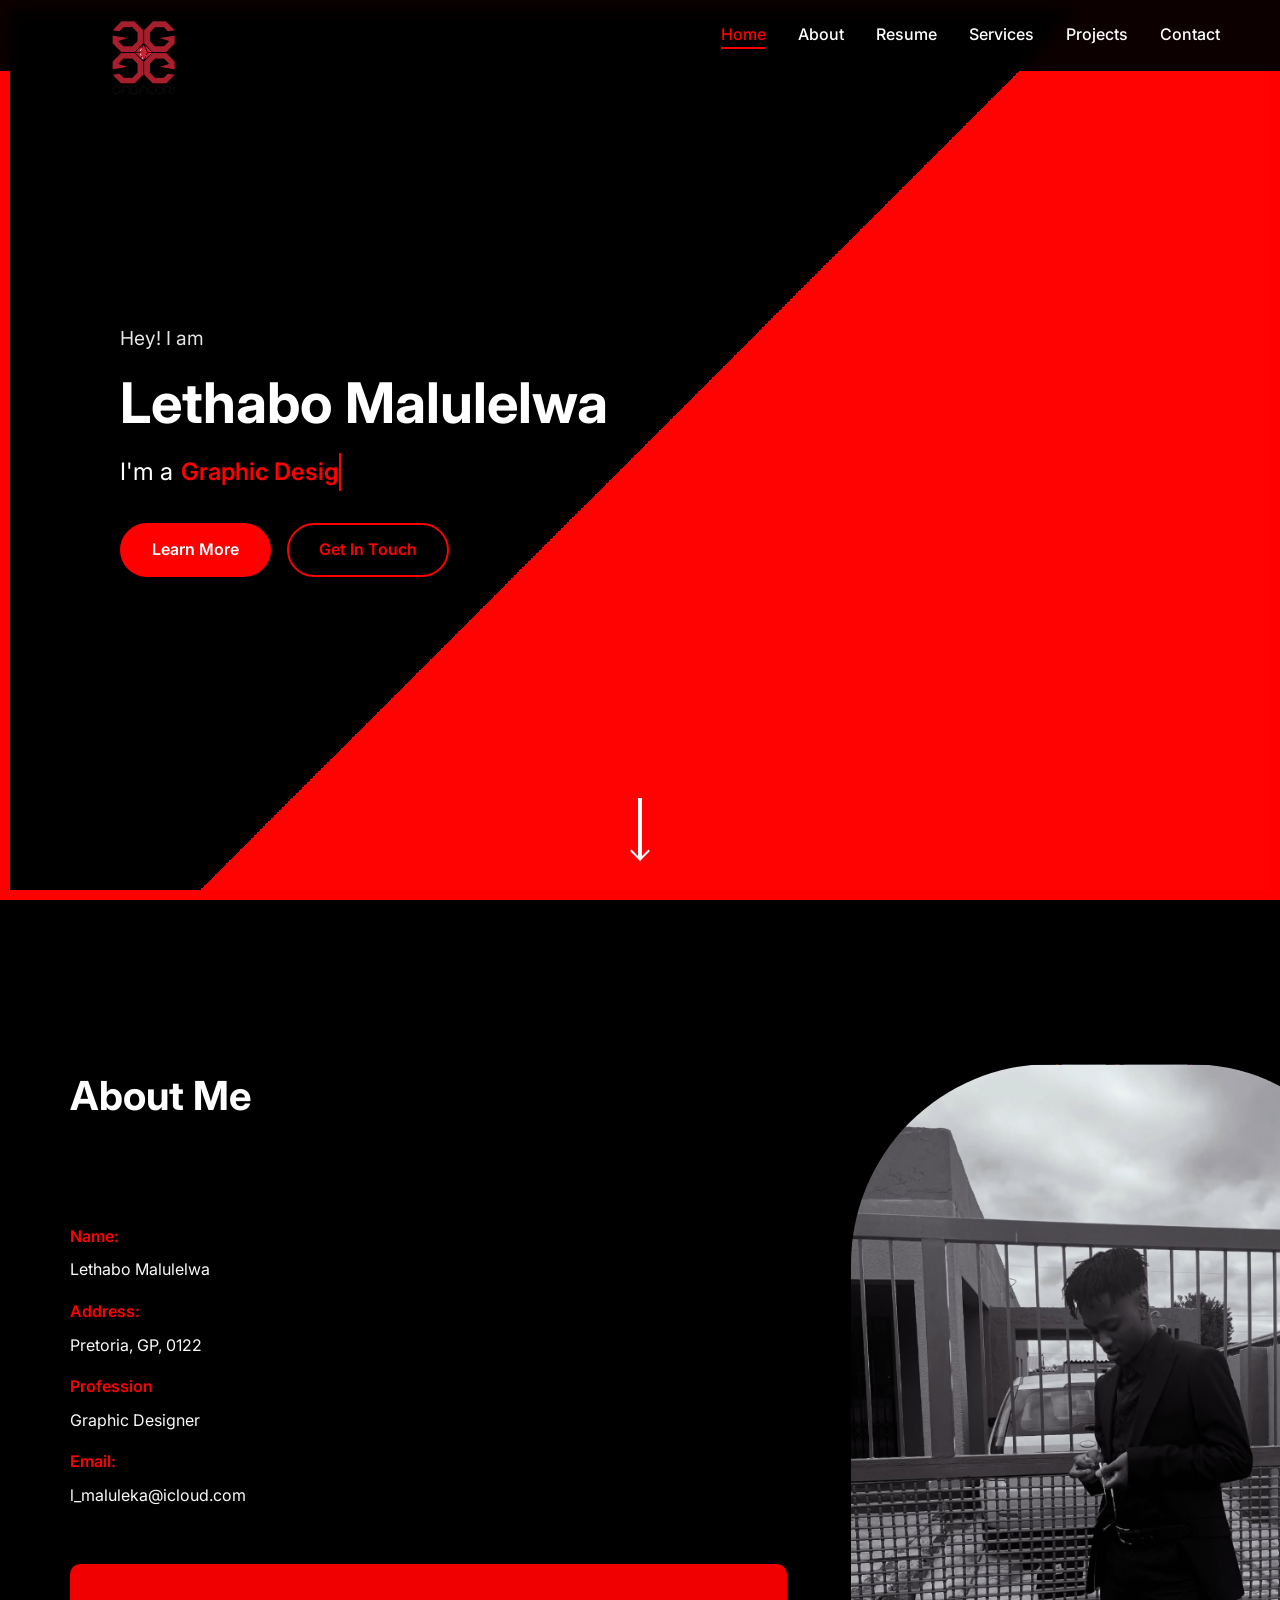
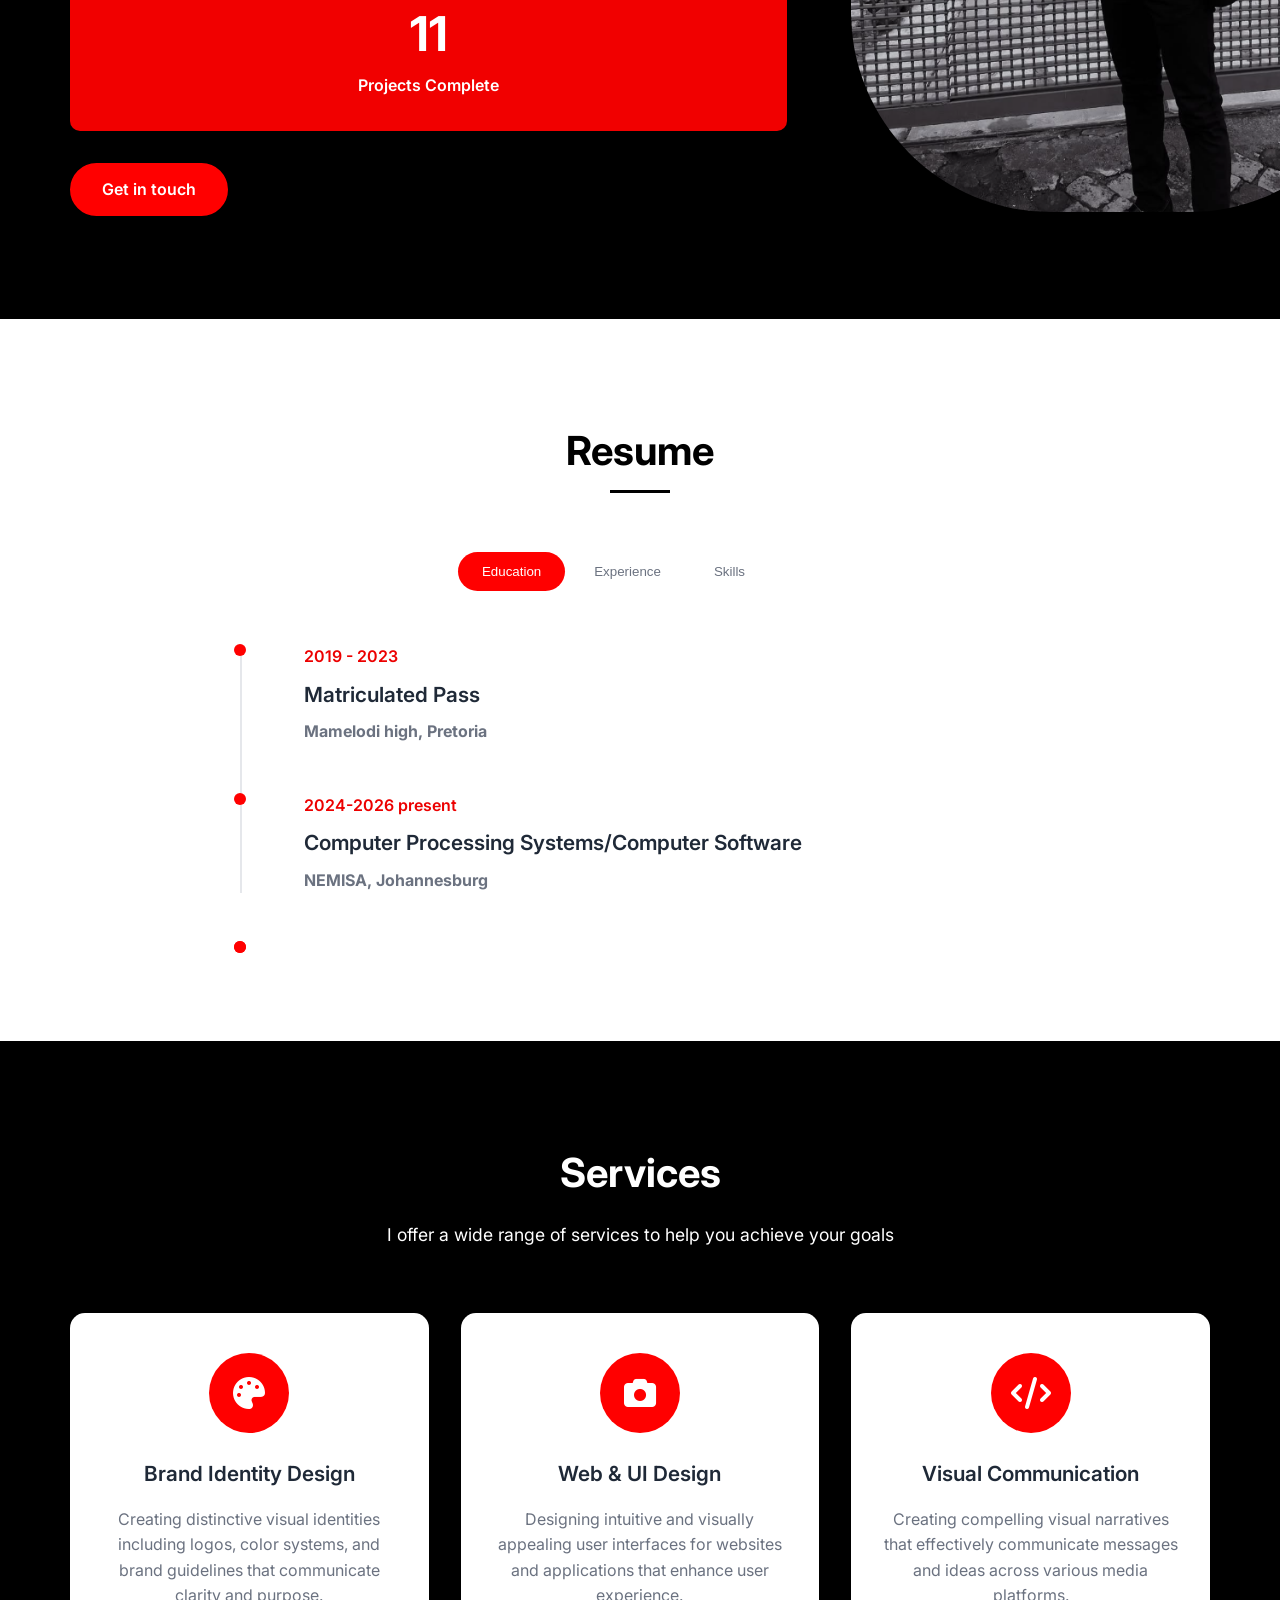
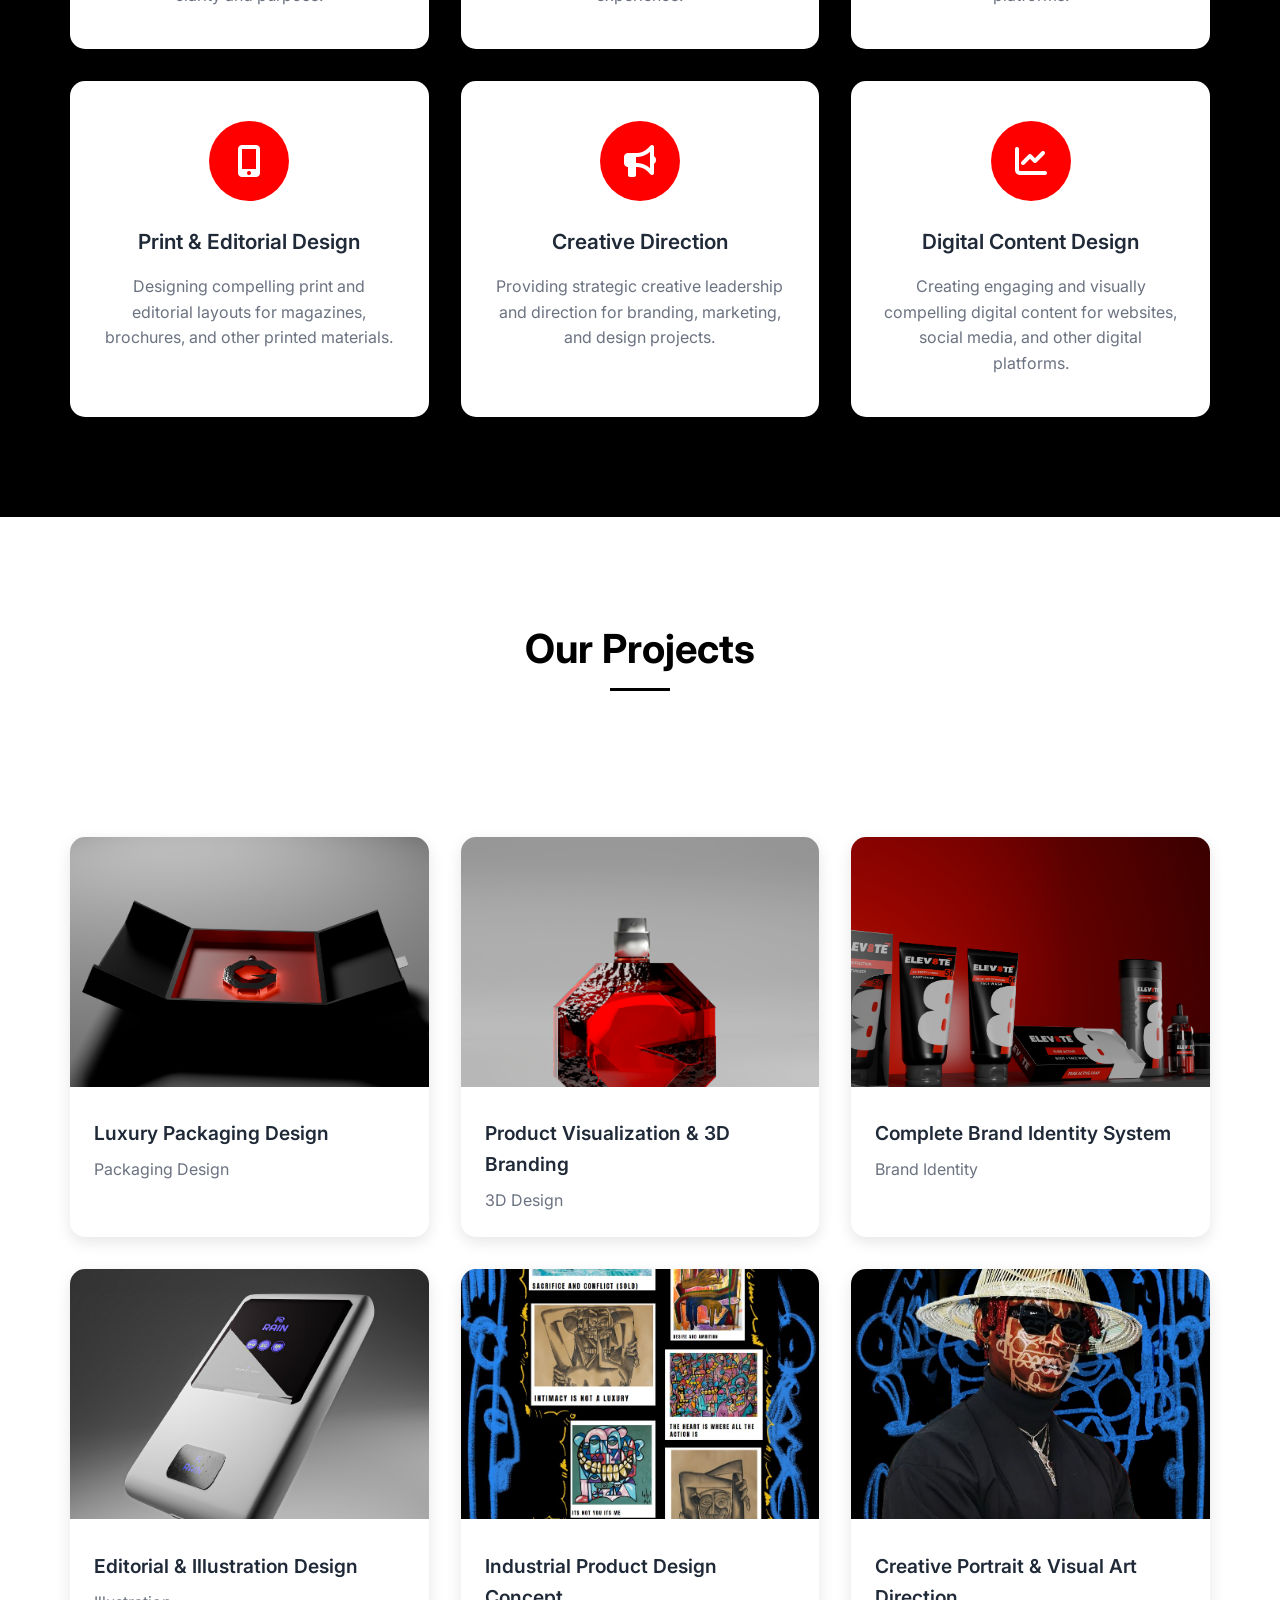
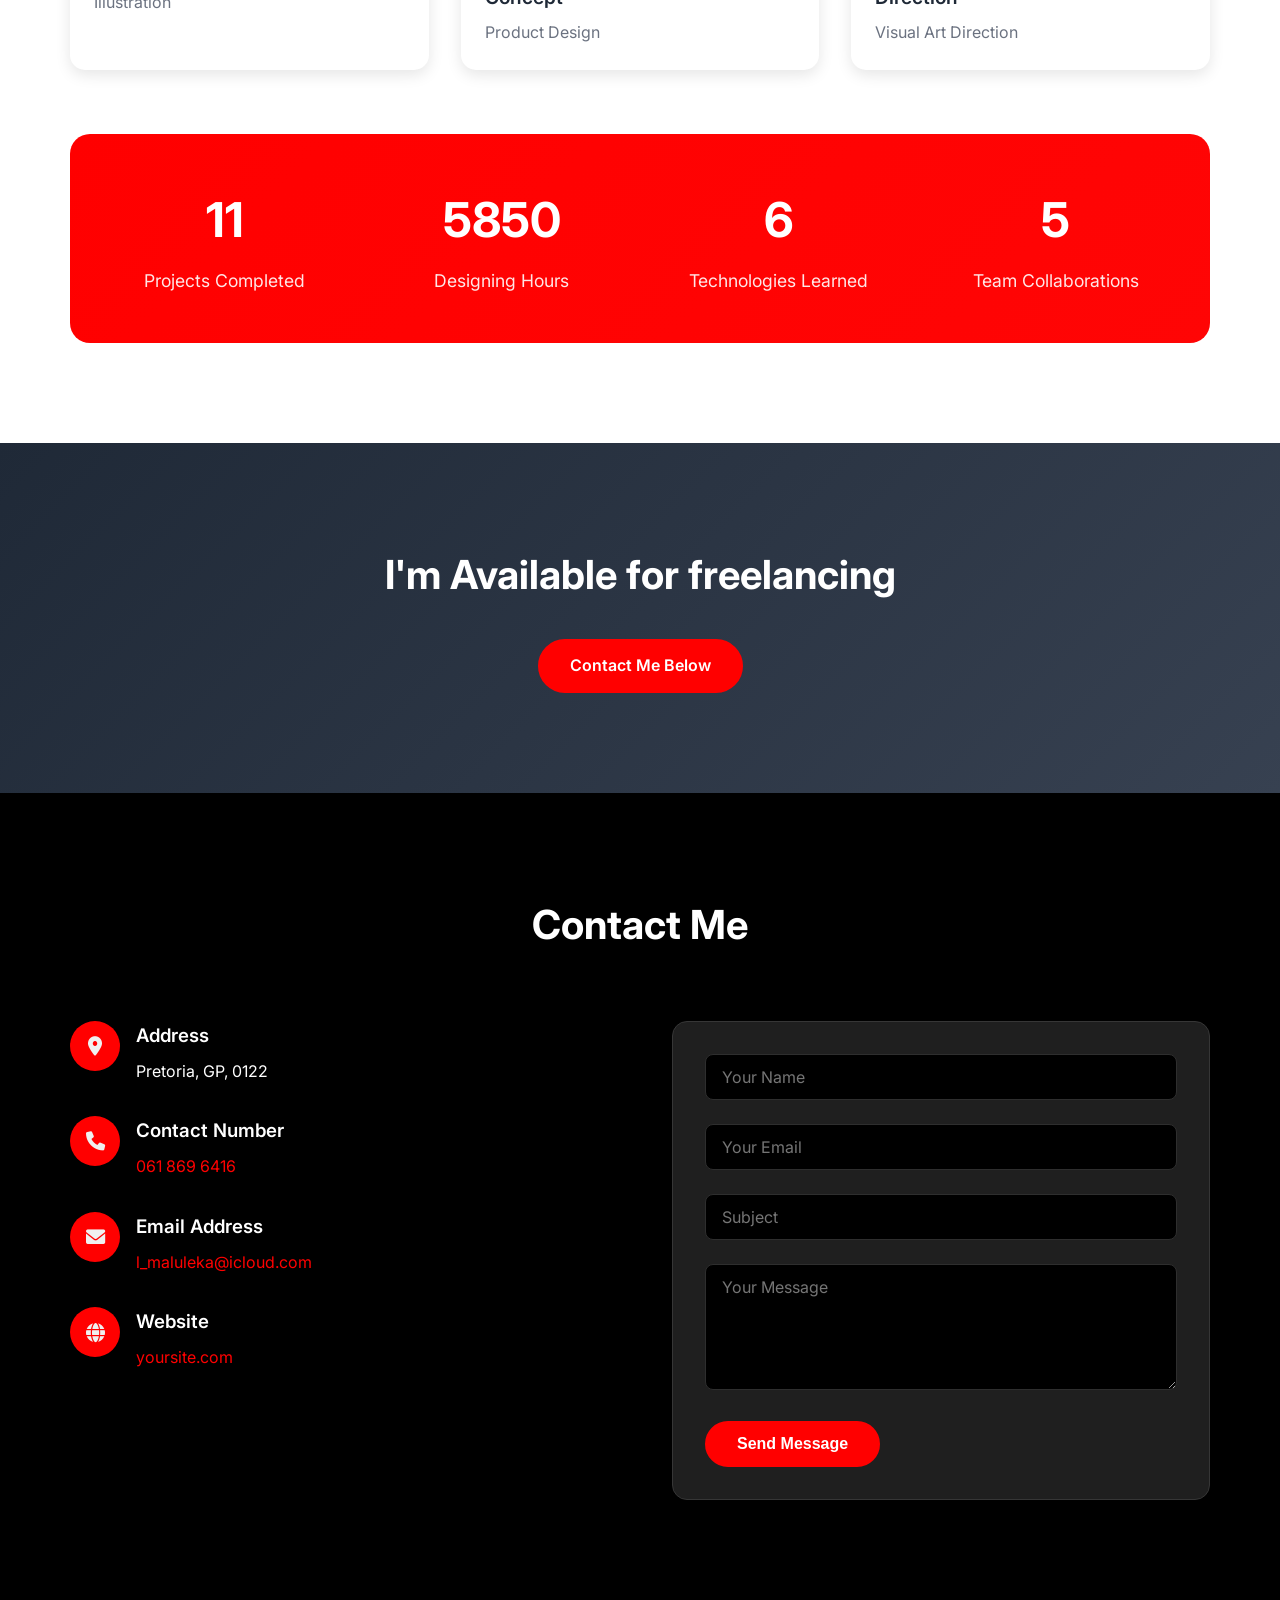
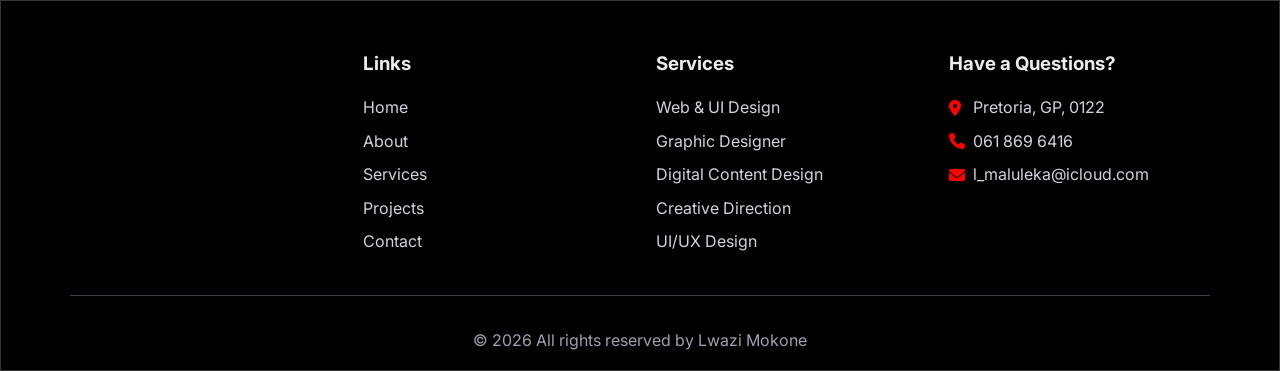
==== commit 6003cee3: "Add multiple portfolio pages and update styles - Created INDEX4.html, INDEX5.html, INDEX6.html, and " ====
--- a/index.html
+++ b/index.html
@@ -32,9 +32,6 @@
                     <a href="#projects" class="nav-link">Projects</a>
                 </li>
                 <li class="nav-item">
-                    <a href="#blog" class="nav-link">Blog</a>
-                </li>
-                <li class="nav-item">
                     <a href="#contact" class="nav-link">Contact</a>
                 </li>
             </ul>
@@ -380,7 +377,7 @@
                     <div class="project-image">
                         <img src="Projects/1.png" alt="Project 1">
                         <div class="project-overlay">
-                            <a href="/project pages/index2.html" class="project-link">
+                            <a href="/project pages/INDEX2.html" class="project-link">
                                 <i class="fas fa-external-link-alt"></i>
                             </a>
                         </div>
@@ -394,7 +391,7 @@
                     <div class="project-image">
                         <img src="Projects/2.png" alt="Project 2">
                         <div class="project-overlay">
-                            <a href="/project pages/index3.html" class="project-link">
+                            <a href="/project pages/INDEX3.html" class="project-link">
                                 <i class="fas fa-external-link-alt"></i>
                             </a>
                         </div>
@@ -408,7 +405,7 @@
                     <div class="project-image">
                         <img src="Projects/3.png" alt="Project 3">
                         <div class="project-overlay">
-                            <a href="/project pages/index4.html" class="project-link">
+                            <a href="/project pages/INDEX4.html" class="project-link">
                                 <i class="fas fa-external-link-alt"></i>
                             </a>
                         </div>
@@ -422,7 +419,7 @@
                     <div class="project-image">
                         <img src="Projects/5.png" alt="Project 4">
                         <div class="project-overlay">
-                            <a href="/project pages/index5.html" class="project-link">
+                            <a href="/project pages/INDEX5.html" class="project-link">
                                 <i class="fas fa-external-link-alt"></i>
                             </a>
                         </div>
@@ -436,7 +433,7 @@
                     <div class="project-image">
                         <img src="Projects/10.jpeg" alt="Project 5">
                         <div class="project-overlay">
-                            <a href="/project pages/index6.html" class="project-link">
+                            <a href="/project pages/INDEX6.html" class="project-link">
                                 <i class="fas fa-external-link-alt"></i>
                             </a>
                         </div>
@@ -450,7 +447,7 @@
                         <div class="project-image">
                             <img src="Projects/11.jpeg" alt="Project 6">
                         <div class="project-overlay">
-                            <a href="/project pages/index7.html" class="project-link">
+                            <a href="/project pages/INDEX7.html" class="project-link">
                                 <i class="fas fa-external-link-alt"></i>
                             </a>
                         </div>
@@ -474,7 +471,7 @@
                         <div class="stat-label">Designing Hours</div>
                     </div>
                     <div class="stat-item">
-                        <div class="stat-number" data-target="146124">0</div>
+                        <div class="stat-number" data-target="14,6124">0</div>
                         <div class="stat-label">Technologies Learned</div>
                     </div>
                     <div class="stat-item">
--- a/styles.css
+++ b/styles.css
@@ -39,6 +39,22 @@
   box-shadow: 0 2px 20px rgba(0, 0, 0, 0.1);
 }
 
+#home {
+  color: #ffffff;
+background-color: red;
+border: 10px solid red;
+
+}
+
+p.corny{
+  color: #ffffff;
+  background-color: red;
+  border: 10px solid red;
+  padding: 20px;
+  border-radius: 10px;
+  font-size: medium;
+}
+
 .nav-container {
   max-width: 1200px;
   margin: 0 auto;
@@ -97,9 +113,15 @@
 }
 
 img.logo1{
-  margin-top: 20px;
-  width: 23%;
-  height: 23%;
+  margin-top: 60px;
+  width: 25%;
+  height: 25%;
+}
+
+#que{
+  margin-top: 60px;
+  width: 20%;
+  height: 20%;
 }
 
 .hamburger {
@@ -396,8 +418,16 @@
   border-radius: 400px;
 }
 
+#partner-image-3{
+  margin: auto;
+  border-radius: 200px;
+  width: 150%;
+  height: 500PX;
+}
+
 img.partner-image{
   border-radius: 200px;
+  width: 150%;
 }
 
 .partners-grid {
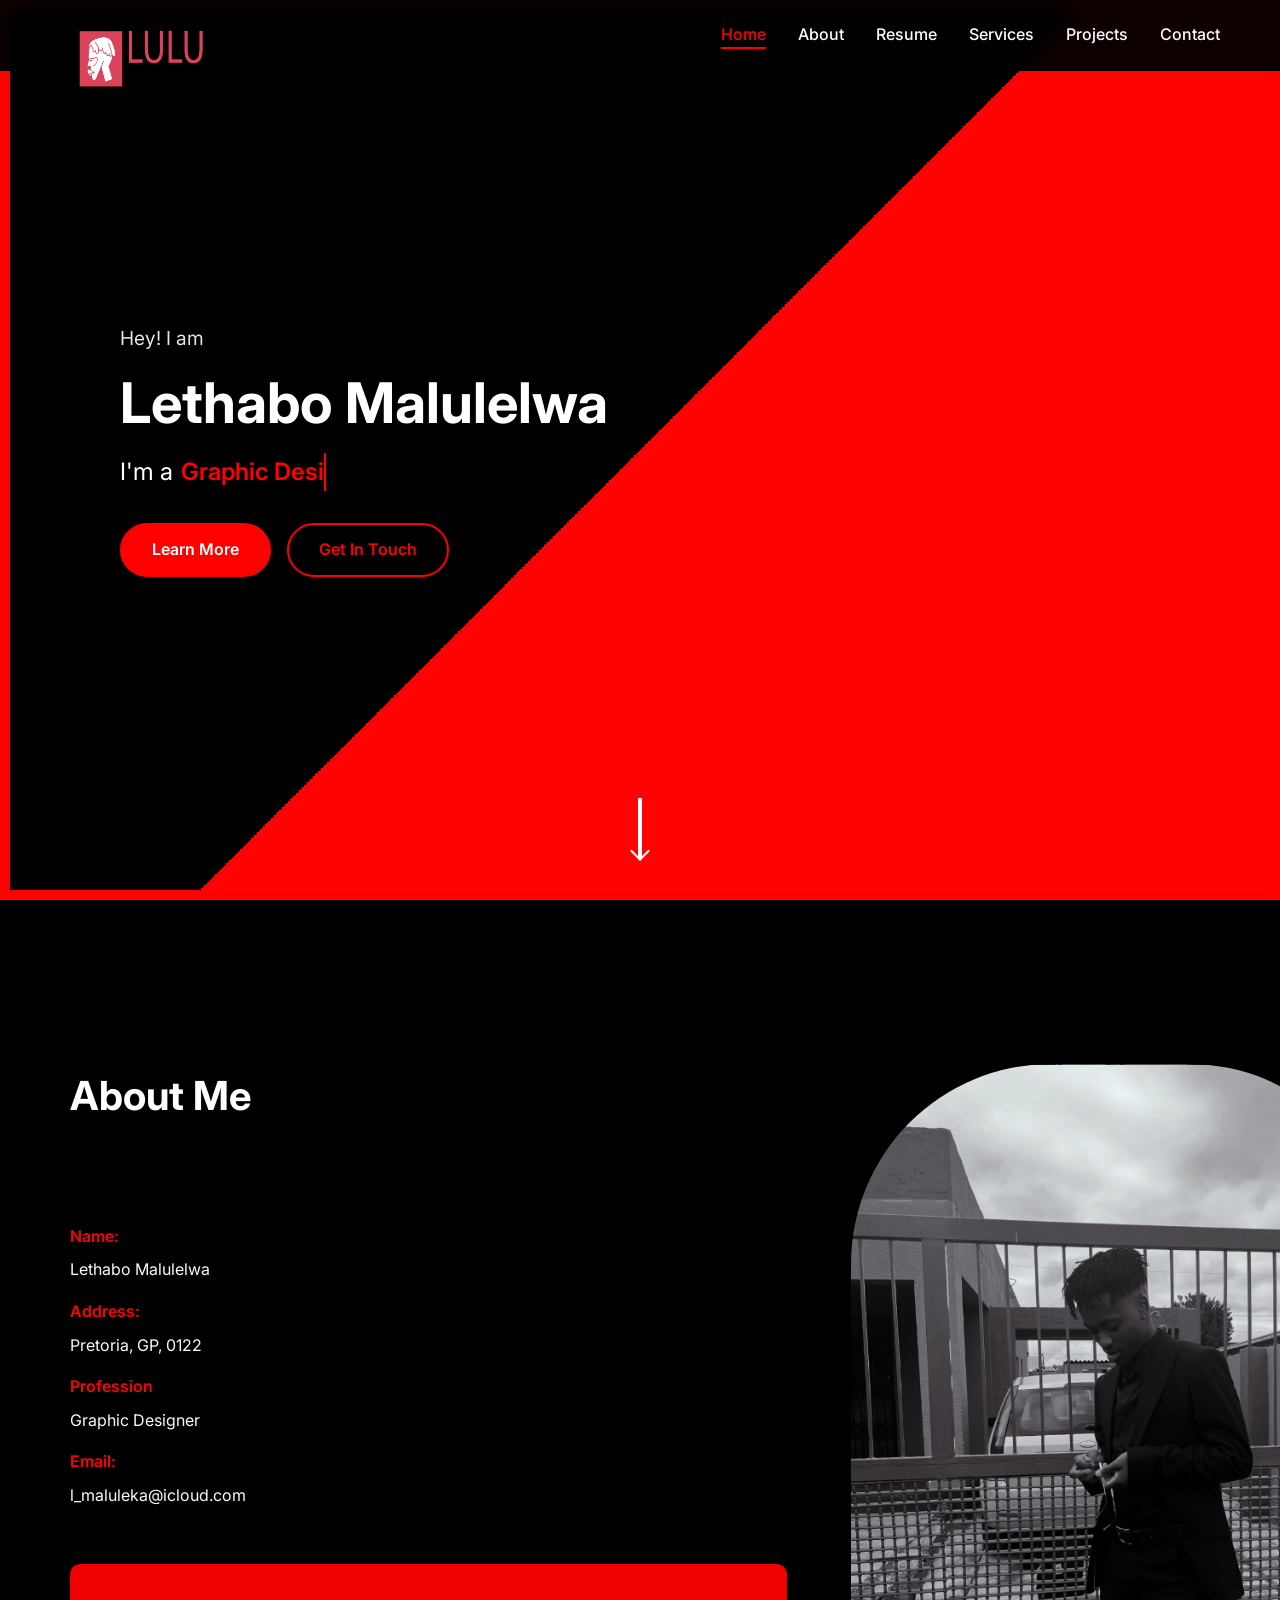
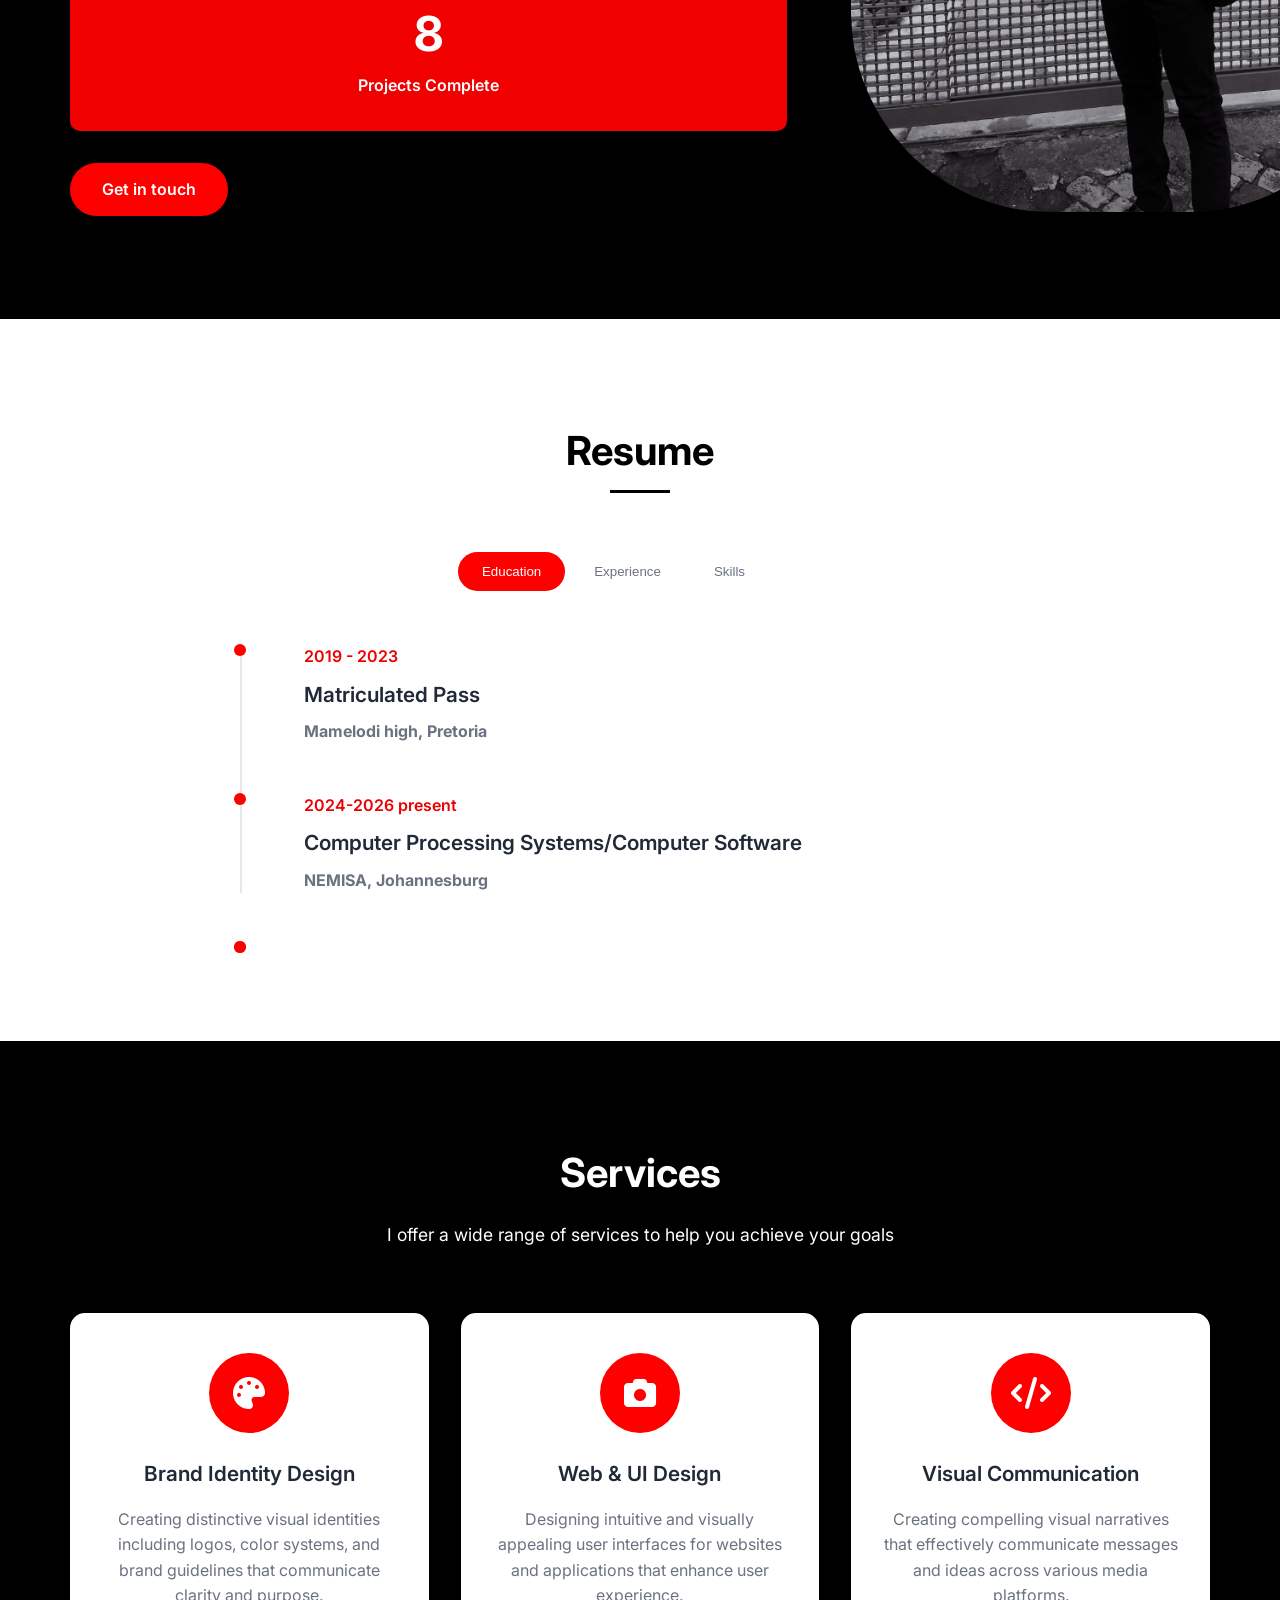
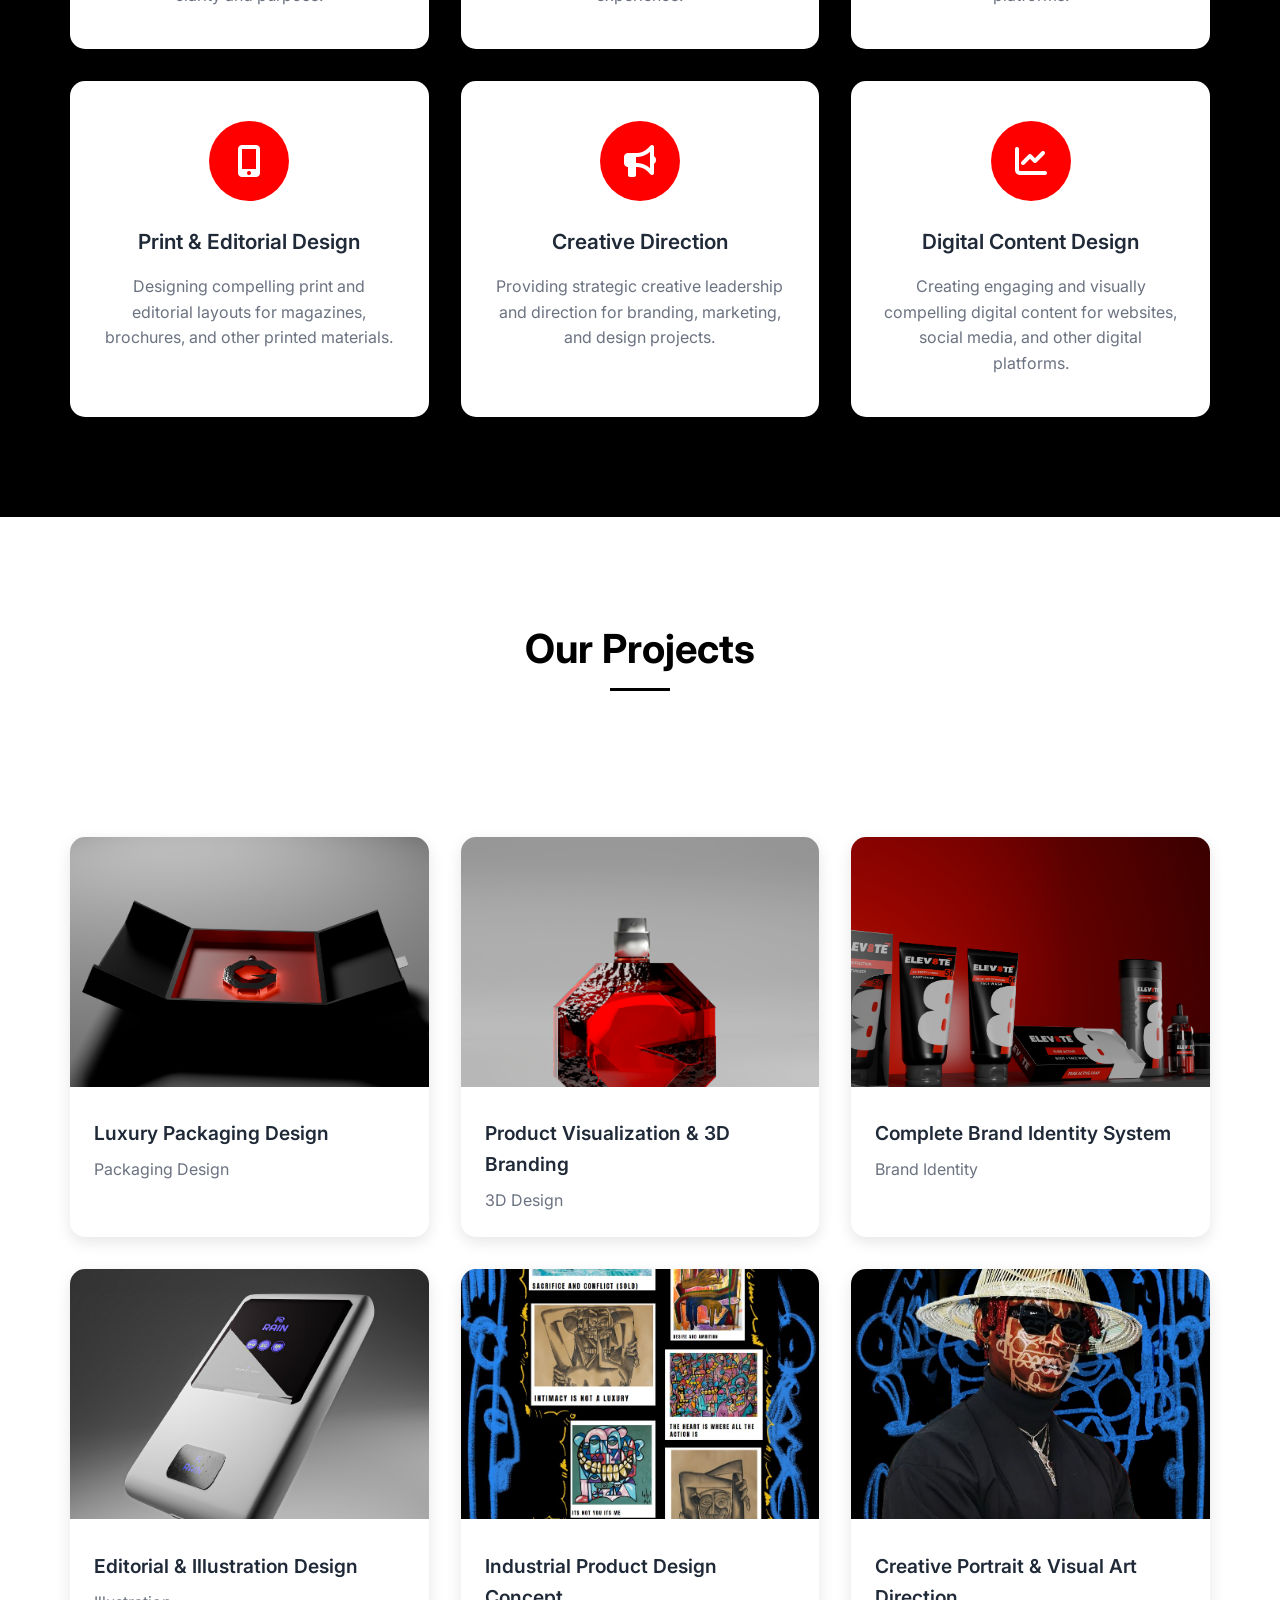
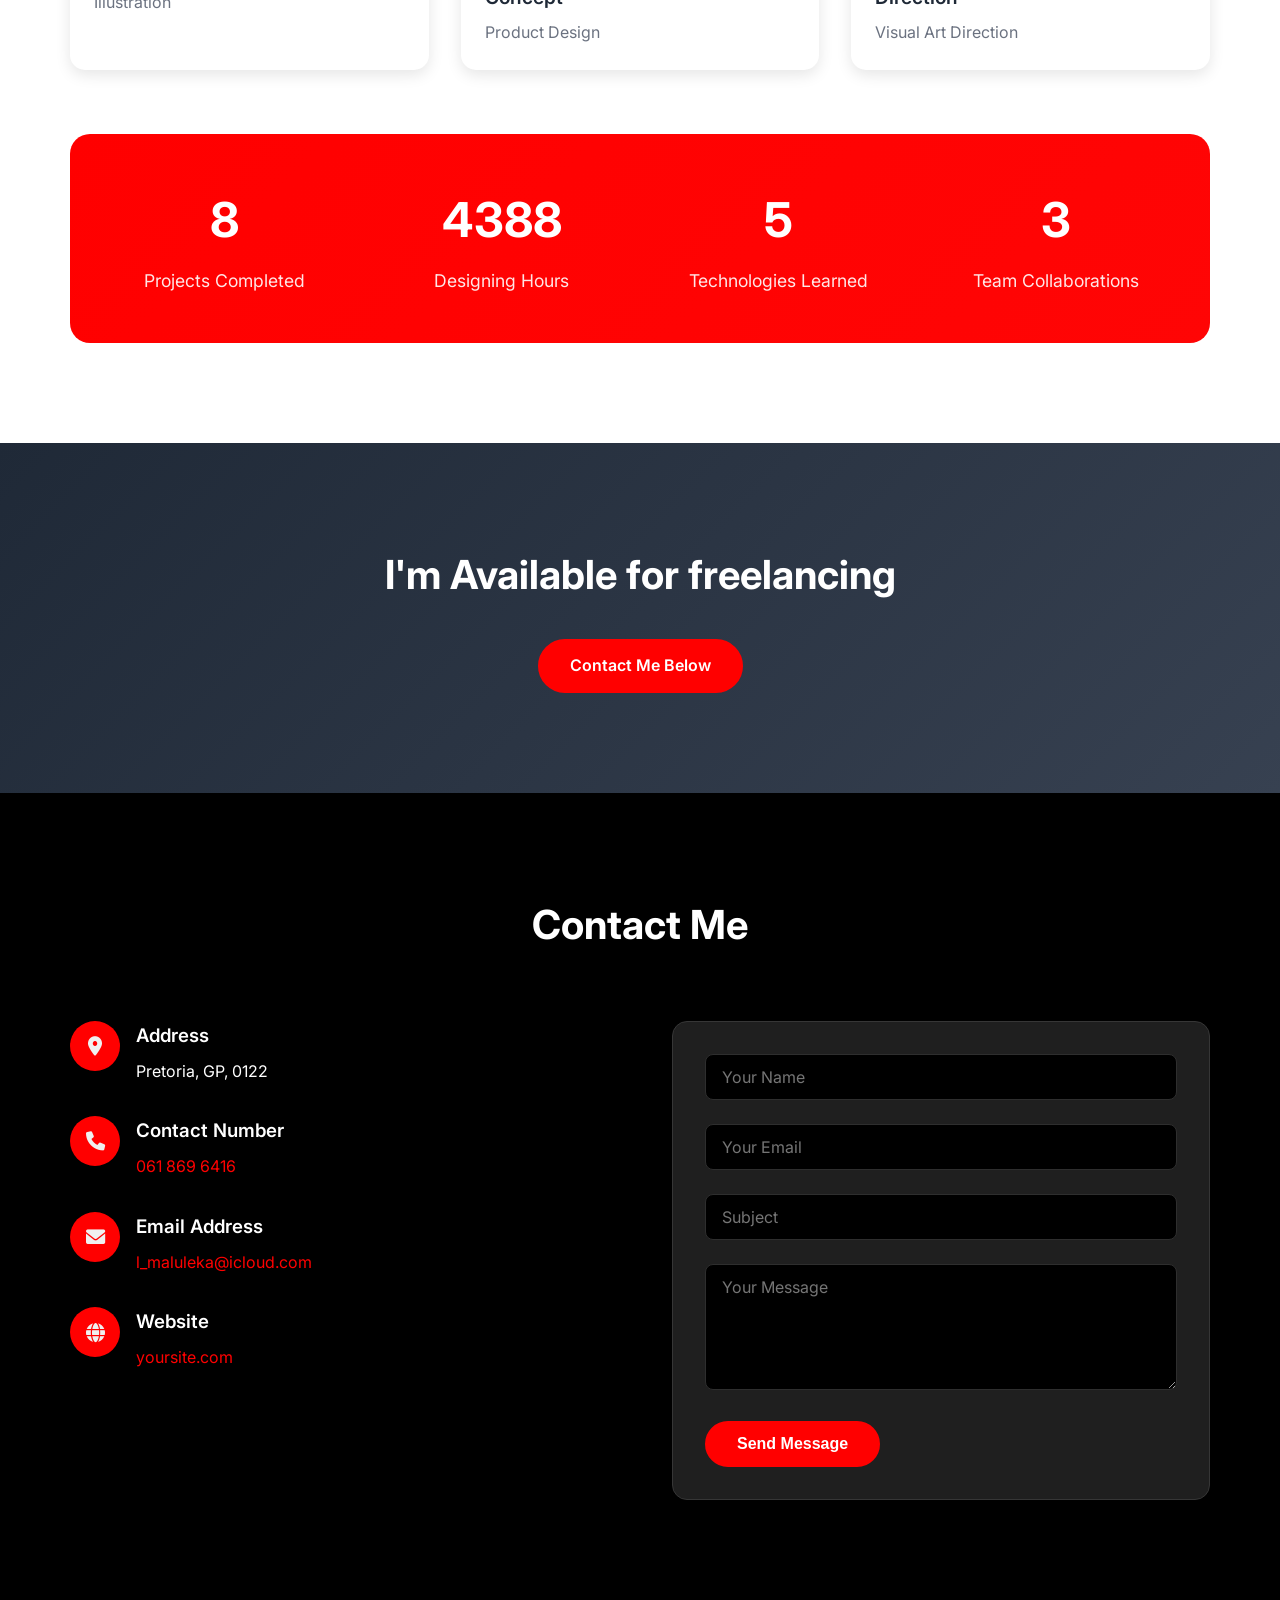
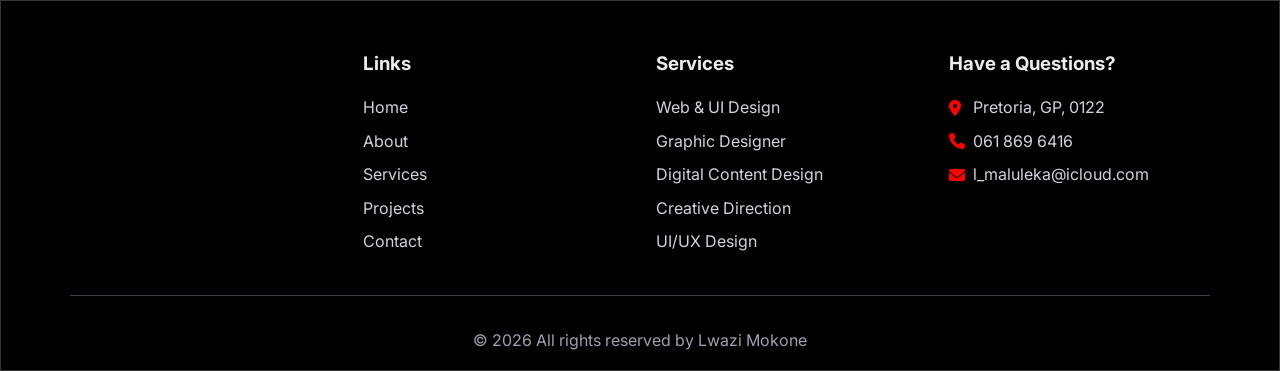
==== commit 4ef482c3: "Refactor code structure for improved readability and maintainability" ====
--- a/index.html
+++ b/index.html
@@ -13,7 +13,7 @@
     <nav class="navbar" id="navbar">
         <div class="nav-container">
             <div class="nav-logo">
-                <a href="#home"><img class="logo1" src="/logo/logo folio-01-Photoroom.png" alt="" srcset=""></a>
+                <a href="#home"><img class="logo1" src="/logo/6.png" alt="" srcset=""></a>
             </div>
             <ul class="nav-menu" id="nav-menu">
                 <li class="nav-item">
--- a/styles.css
+++ b/styles.css
@@ -53,6 +53,11 @@
   padding: 20px;
   border-radius: 10px;
   font-size: medium;
+}
+
+p.corny:hover{
+  transform: scale(1.2);
+  transition: transform 0.5s ease;
 }
 
 .nav-container {
@@ -942,6 +947,13 @@
   margin-bottom: 2rem;
 }
 
+.contact-item:hover {
+  transform: translateY(-5px);
+  box-shadow: 0 10px 20px rgba(255, 0, 0, 0.3);
+  transition: all 0.3s ease;
+  transform: scale(1.2);
+}
+
 .contact-icon {
   width: 50px;
   height: 50px;
@@ -953,6 +965,13 @@
   color: rgb(240, 240, 240);
   font-size: 1.2rem;
   flex-shrink: 0;
+}
+
+.contact-icon:hover {
+  background-color: #ffffff;
+  color: rgb(255, 0, 0);
+  transform: scale(1.5);
+  transition: all 0.3s ease;
 }
 
 .contact-details h3 {
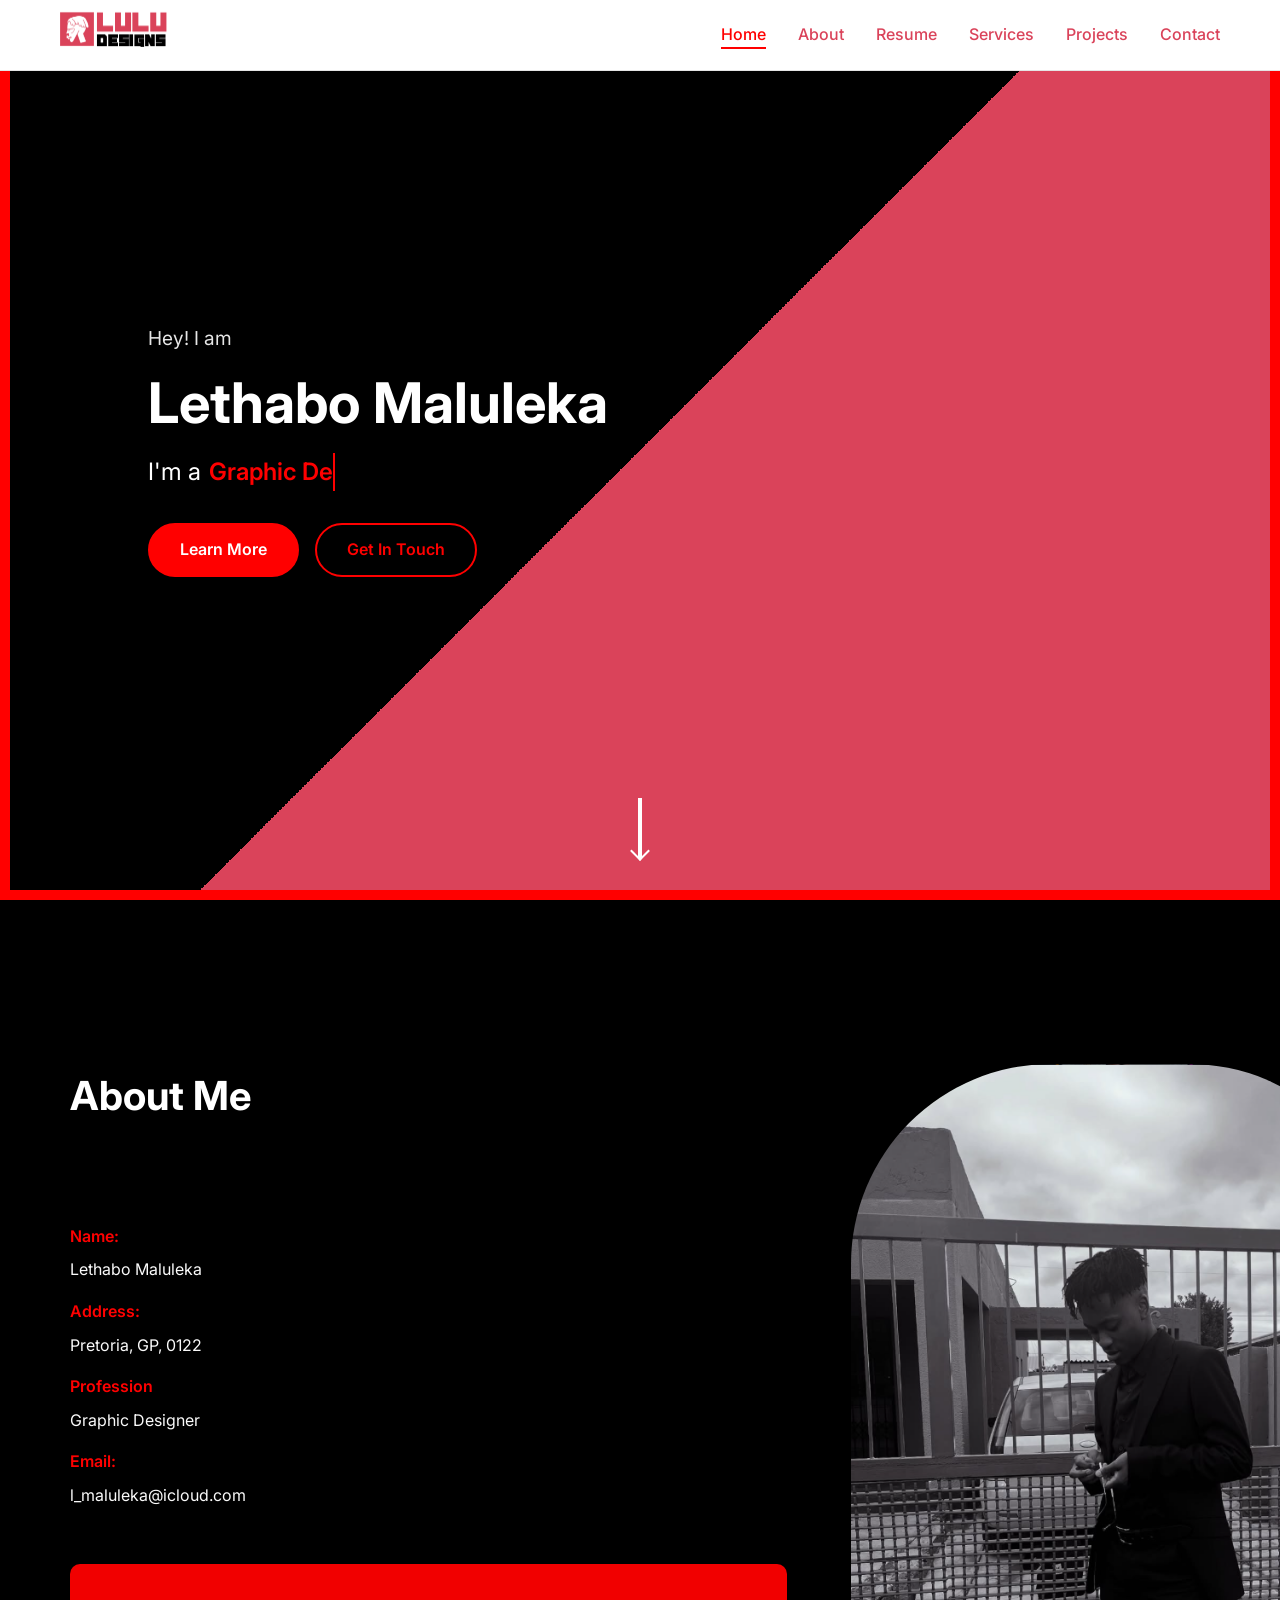
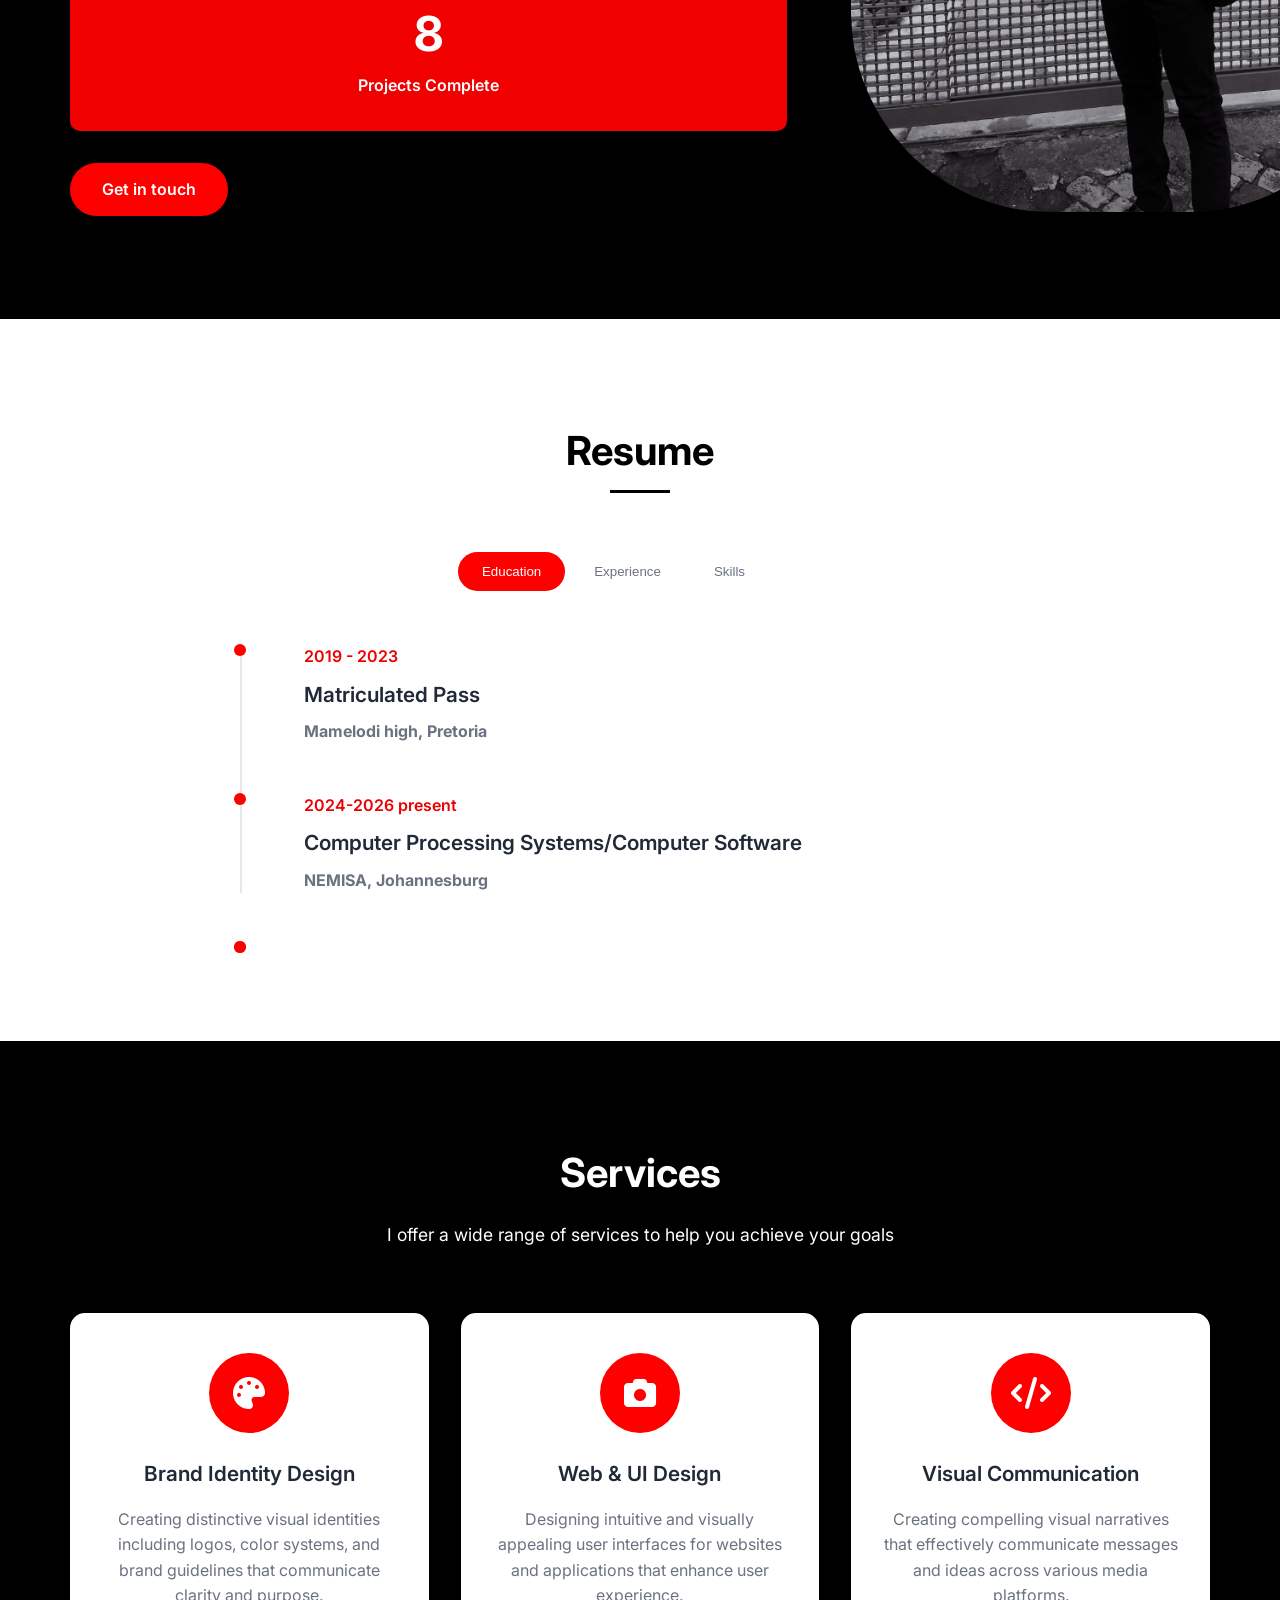
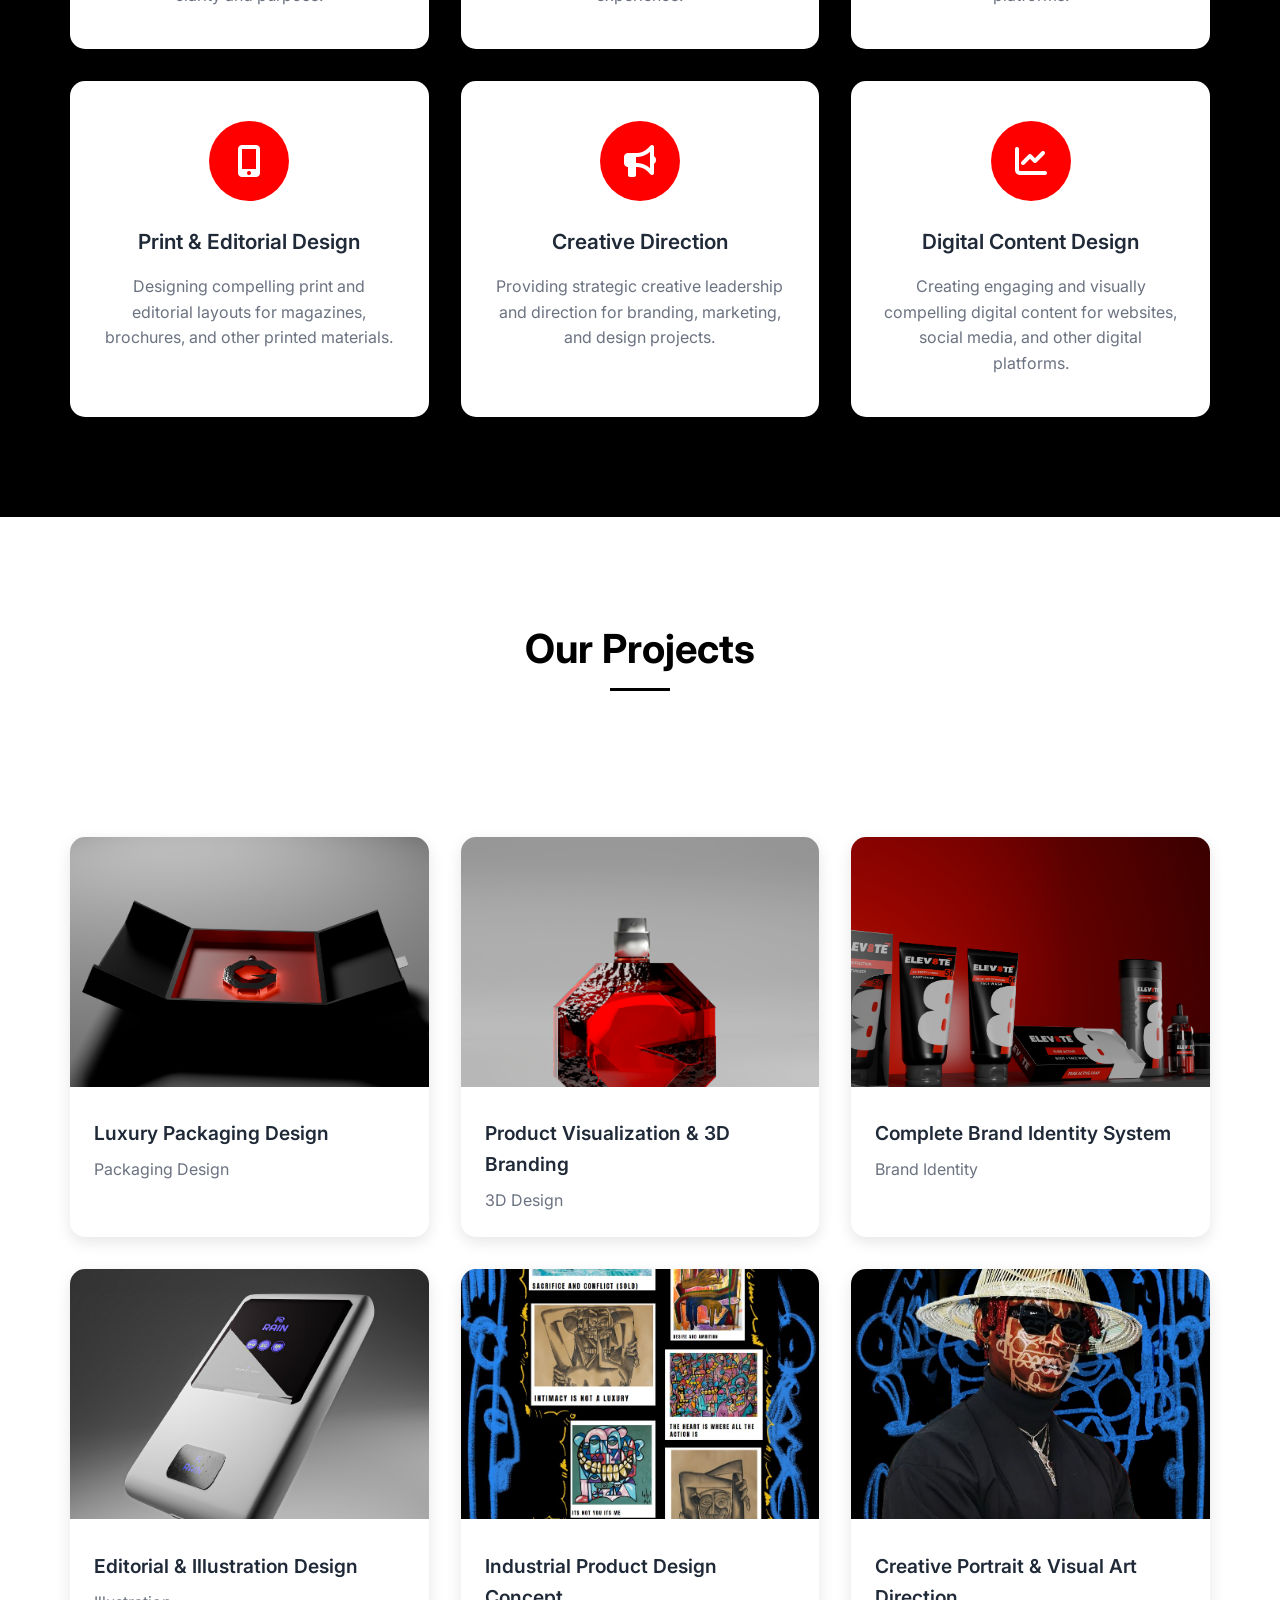
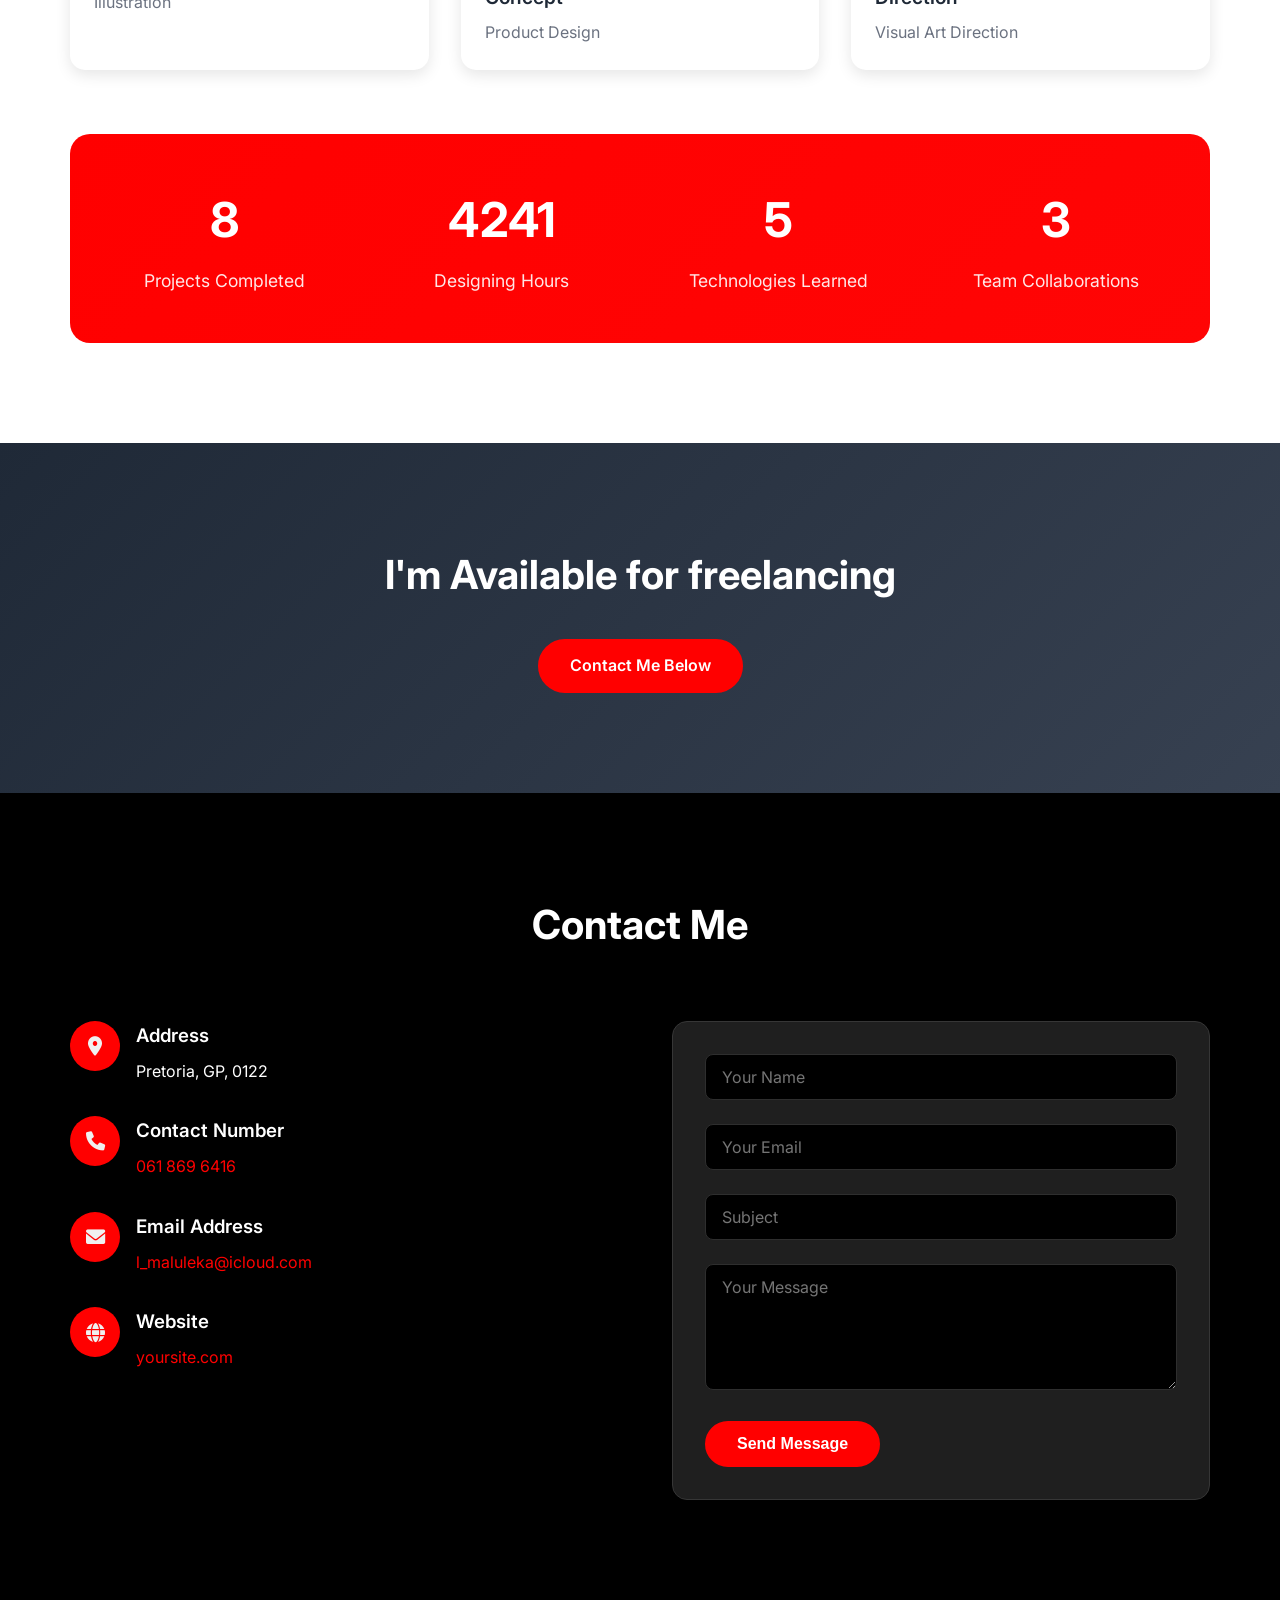
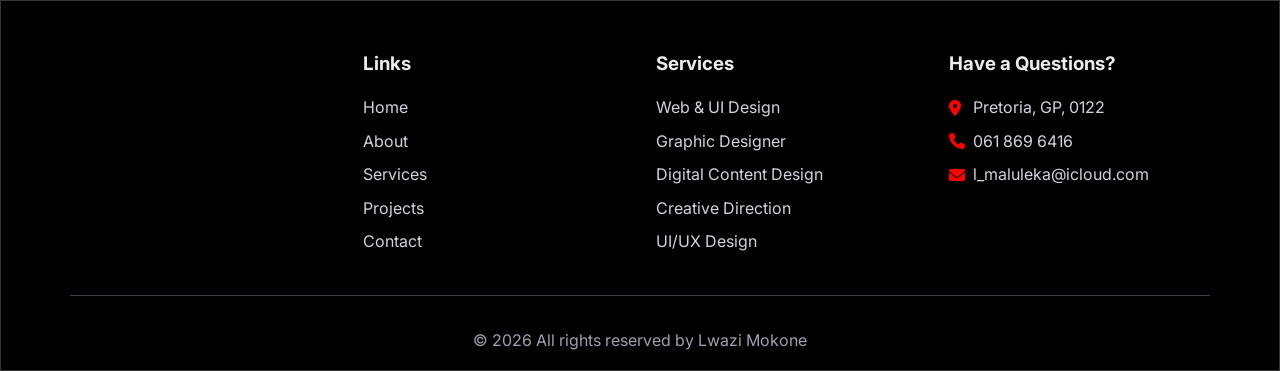
==== commit 50eed422: "fix: update logo image and correct name spelling in index.html style: change background colors and l" ====
--- a/index.html
+++ b/index.html
@@ -13,7 +13,7 @@
     <nav class="navbar" id="navbar">
         <div class="nav-container">
             <div class="nav-logo">
-                <a href="#home"><img class="logo1" src="/logo/6.png" alt="" srcset=""></a>
+                <a href="#home"><img class="logo1" src="/logo/lulu designs logo.png" alt="" srcset=""></a>
             </div>
             <ul class="nav-menu" id="nav-menu">
                 <li class="nav-item">
@@ -46,7 +46,7 @@
         <div class="hero-container">
             <div class="hero-content">
                 <p class="hero-greeting">Hey! I am</p>
-                <h1 class="hero-name">Lethabo Malulelwa</h1>
+                <h1 class="hero-name">Lethabo Maluleka</h1>
                 <div class="hero-title">
                     <span>I'm a </span>
                     <span class="typewriter" id="typewriter"></span>
@@ -86,7 +86,7 @@
                         </div>
                         <div class="info-item">
                             <span class="info-label">Name:</span>
-                            <span class="info-value">Lethabo Malulelwa</span>
+                            <span class="info-value">Lethabo Maluleka</span>
                         </div>
                         <div class="info-item">
                             <span class="info-label">Address:</span>
--- a/styles.css
+++ b/styles.css
@@ -27,7 +27,7 @@
   position: fixed;
   top: 10;
   width: 100%;
-  background: rgba(0, 0, 0, 0.95);
+  background: #ffffff;
   backdrop-filter: blur(10px);
   z-index: 1000;
   transition: all 0.3s ease;
@@ -41,14 +41,14 @@
 
 #home {
   color: #ffffff;
-background-color: red;
+background-color: #DA435A;
 border: 10px solid red;
 
 }
 
 p.corny{
   color: #ffffff;
-  background-color: red;
+  background-color: #DA435A;
   border: 10px solid red;
   padding: 20px;
   border-radius: 10px;
@@ -90,7 +90,7 @@
 
 .nav-link {
   text-decoration: none;
-  color: #ffffff;
+  color: #DA435A;
   font-weight: 500;
   transition: color 0.3s ease;
   position: relative;
@@ -118,7 +118,7 @@
 }
 
 img.logo1{
-  margin-top: 60px;
+  margin-bottom: 3px;
   width: 25%;
   height: 25%;
 }
@@ -149,7 +149,7 @@
   min-height: 100vh;
   display: flex;
   align-items: center;
-  background: linear-gradient(135deg, #000000 50%, #ff0202 50%);
+  background: linear-gradient(135deg, #000000 50%, #DA435A 50%);
   color: rgb(255, 255, 255);
   position: relative;
   overflow: hidden;
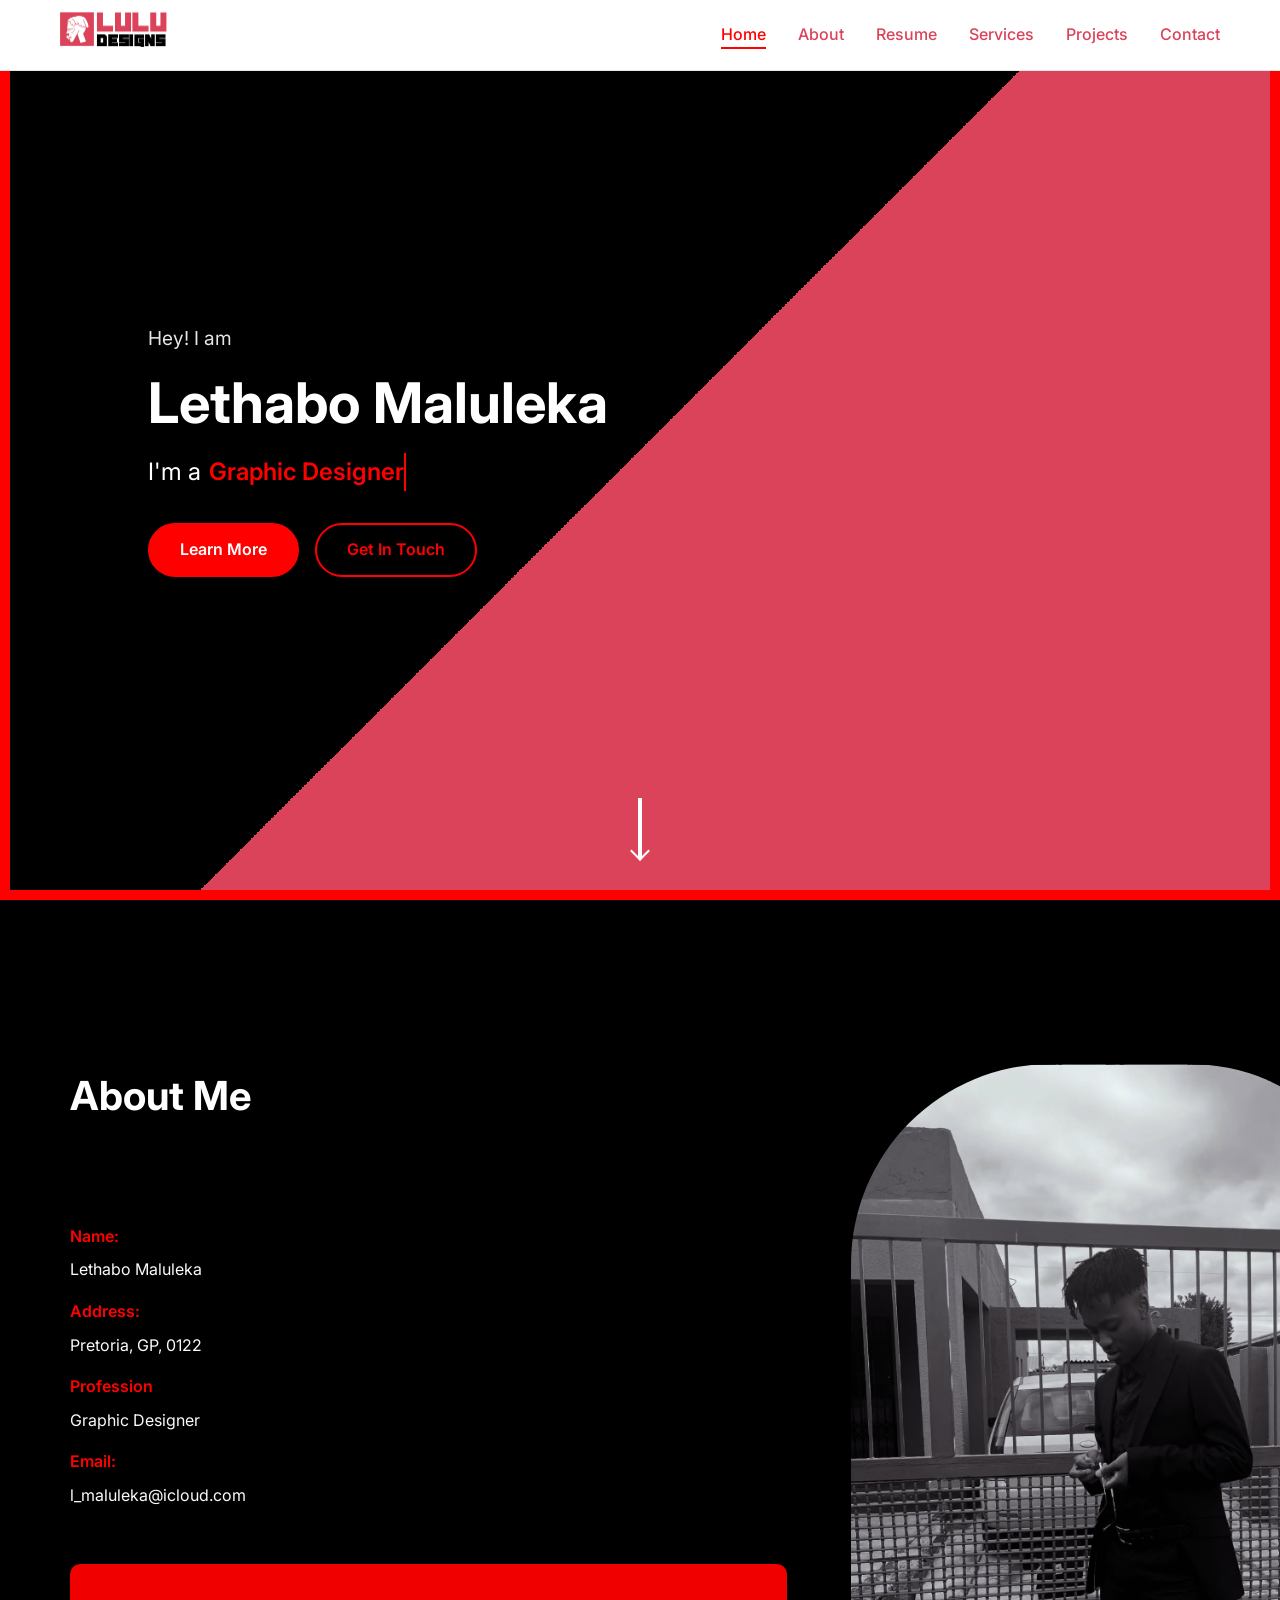
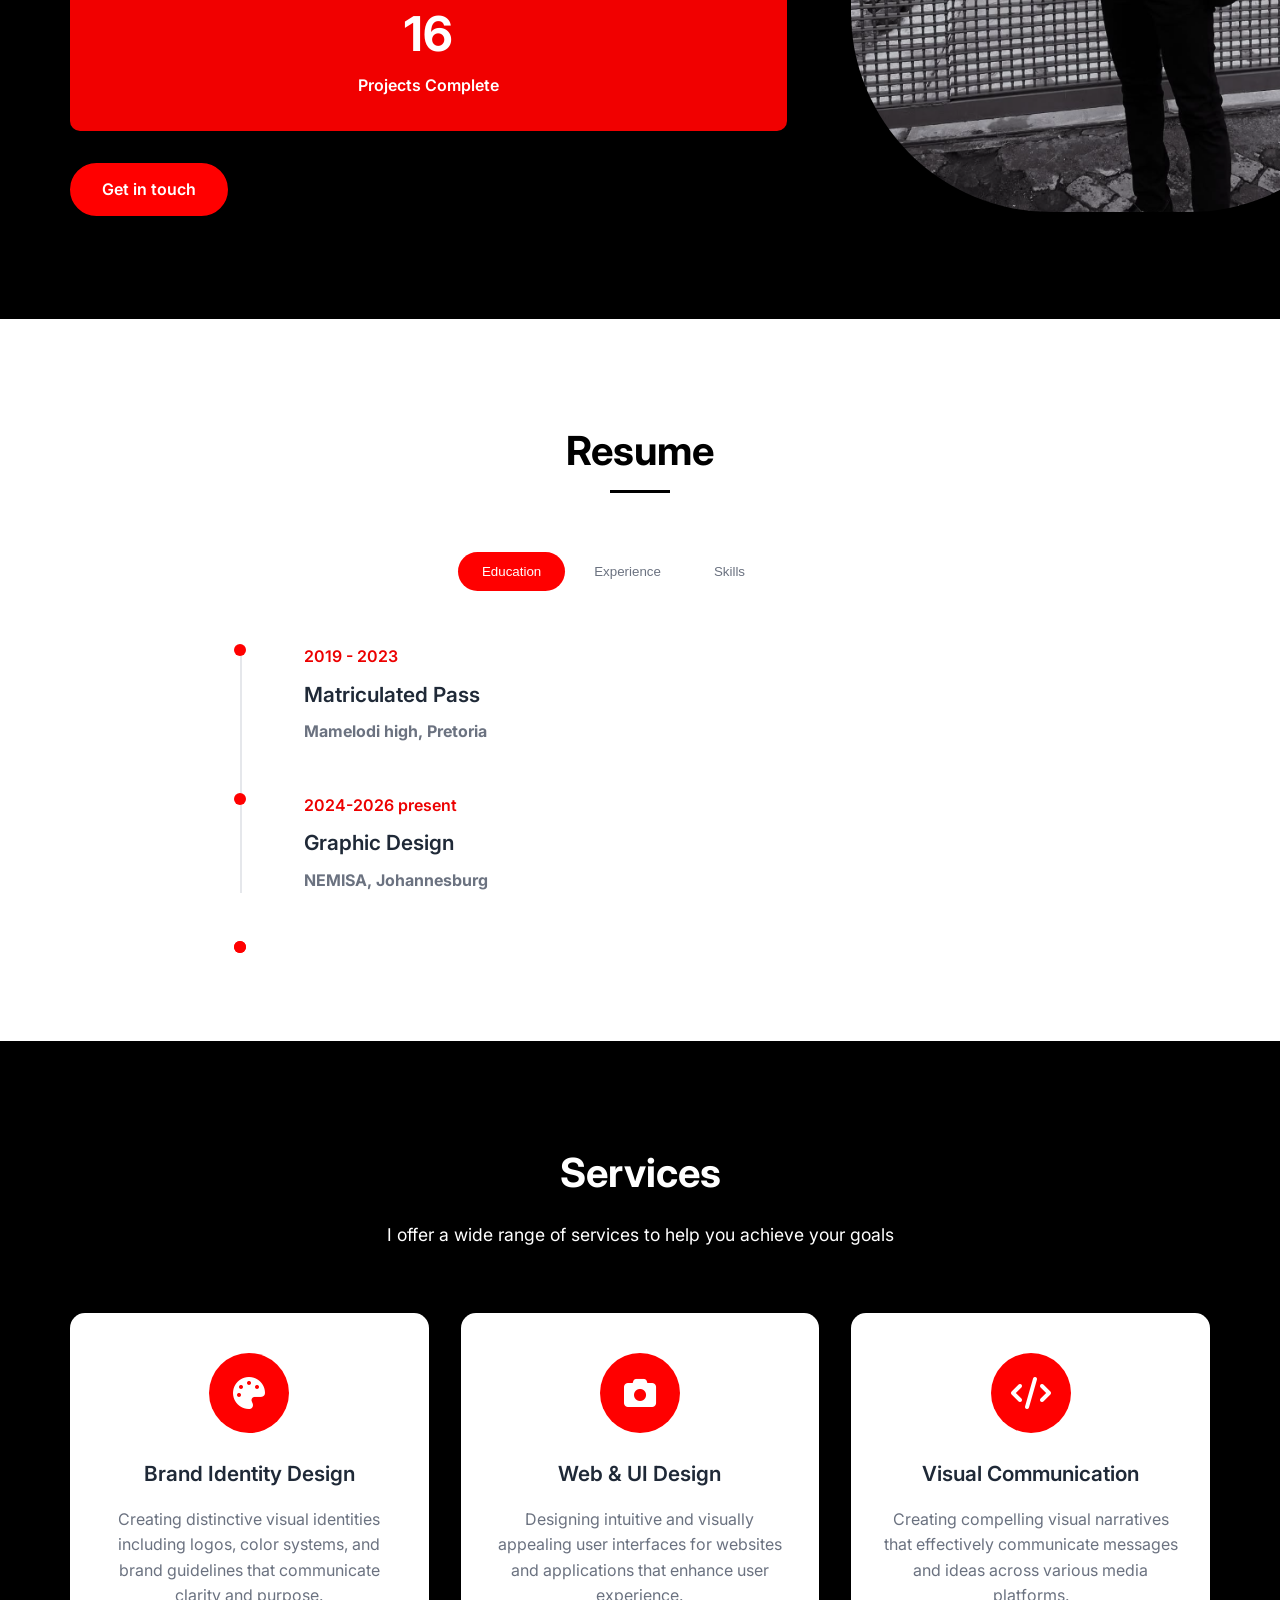
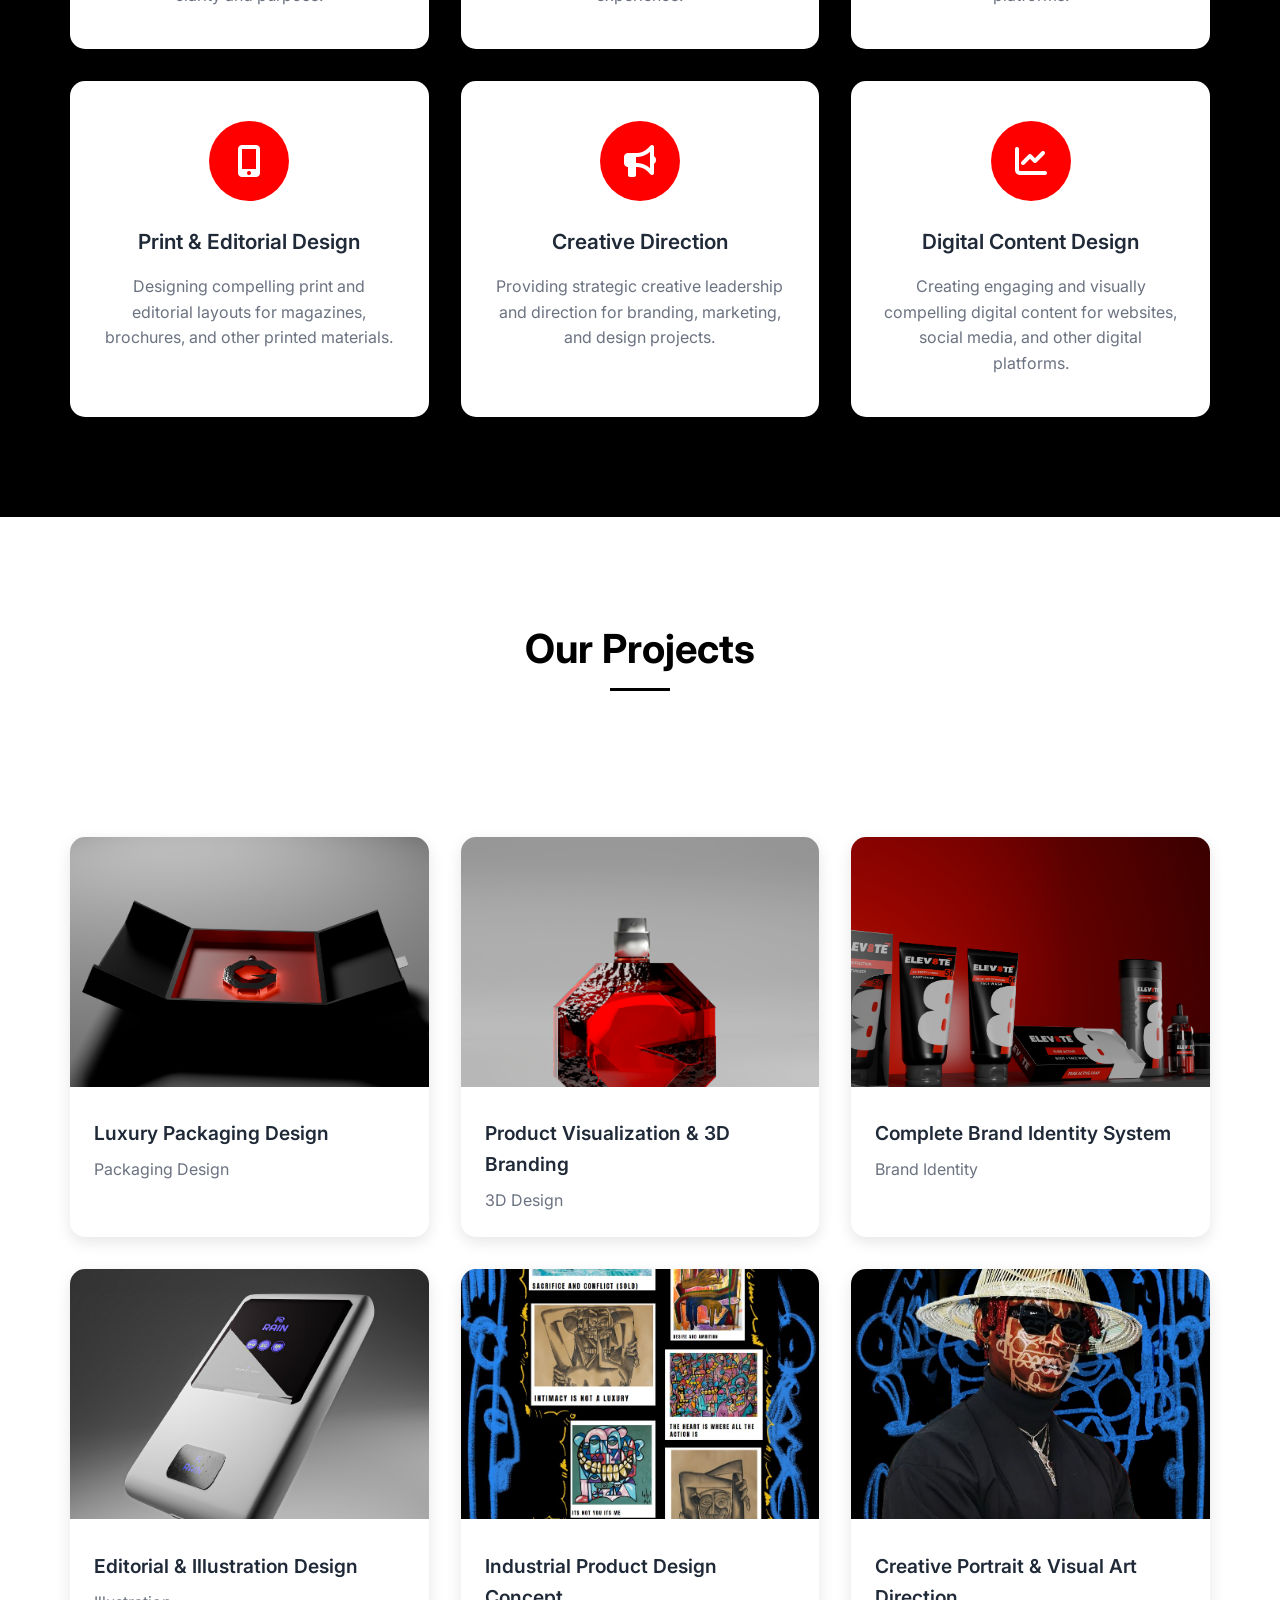
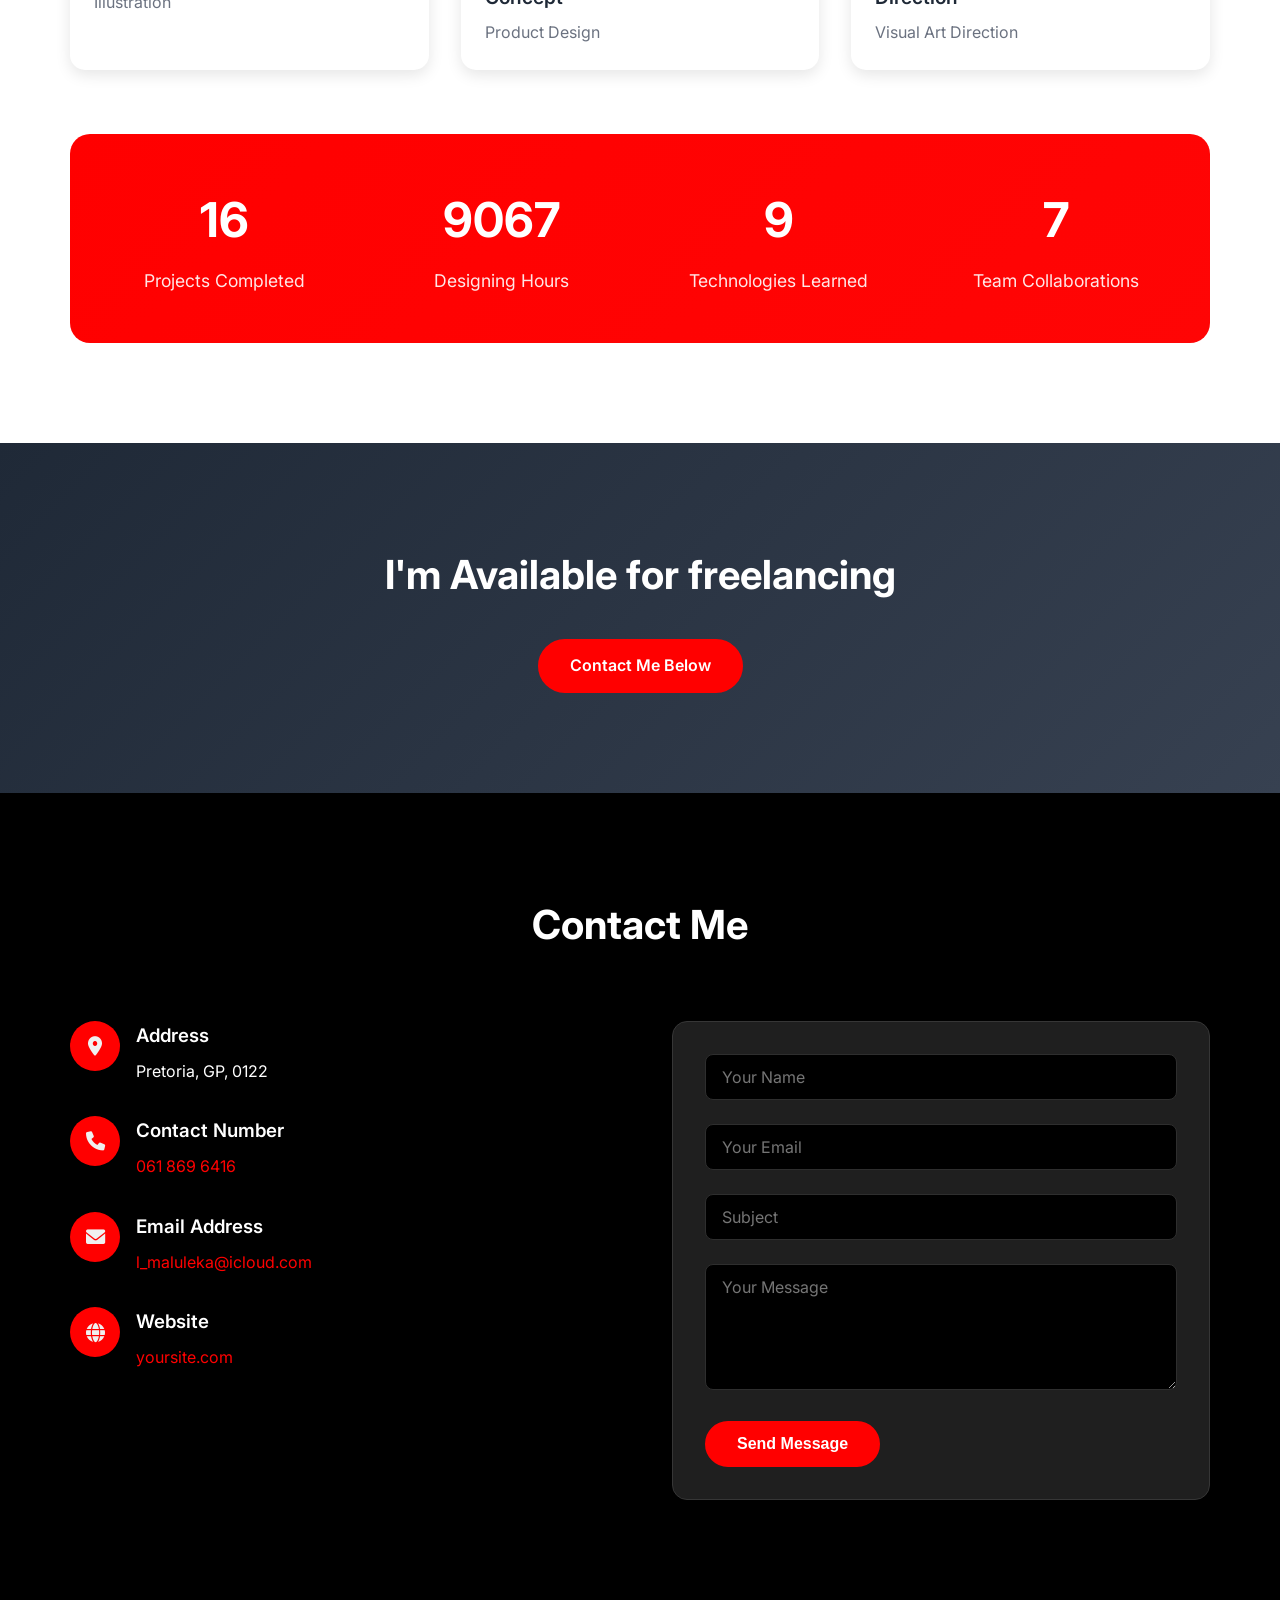
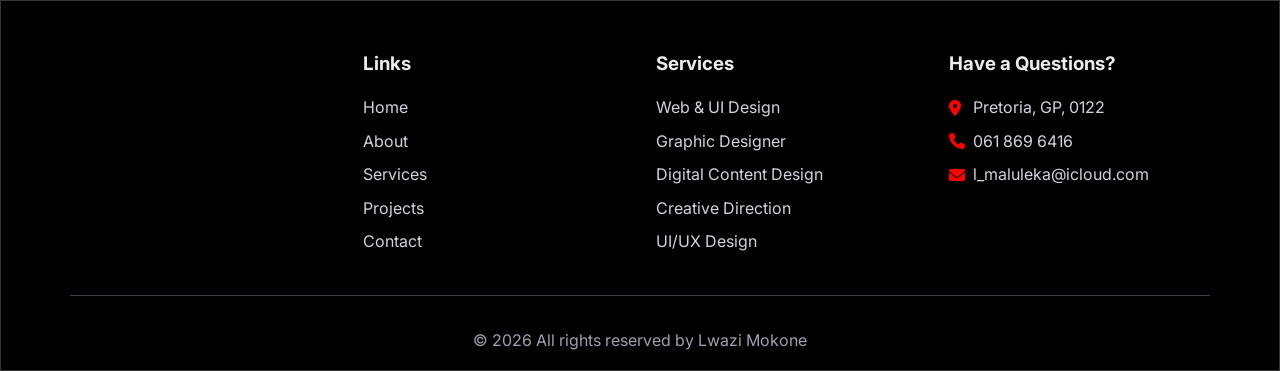
==== commit c0ea83fa: "fix: update timeline entry from Computer Processing Systems to Graphic Design" ====
--- a/index.html
+++ b/index.html
@@ -149,7 +149,7 @@
                             <div class="timeline-item">
                                 <div class="timeline-date">2024-2026 present</div>
                                 <div class="timeline-content">
-                                    <h3>Computer Processing Systems/Computer Software</h3>
+                                    <h3>Graphic Design</h3>
                                     <h4>NEMISA, Johannesburg </h4>
                                     <p></p>
                                 </div>
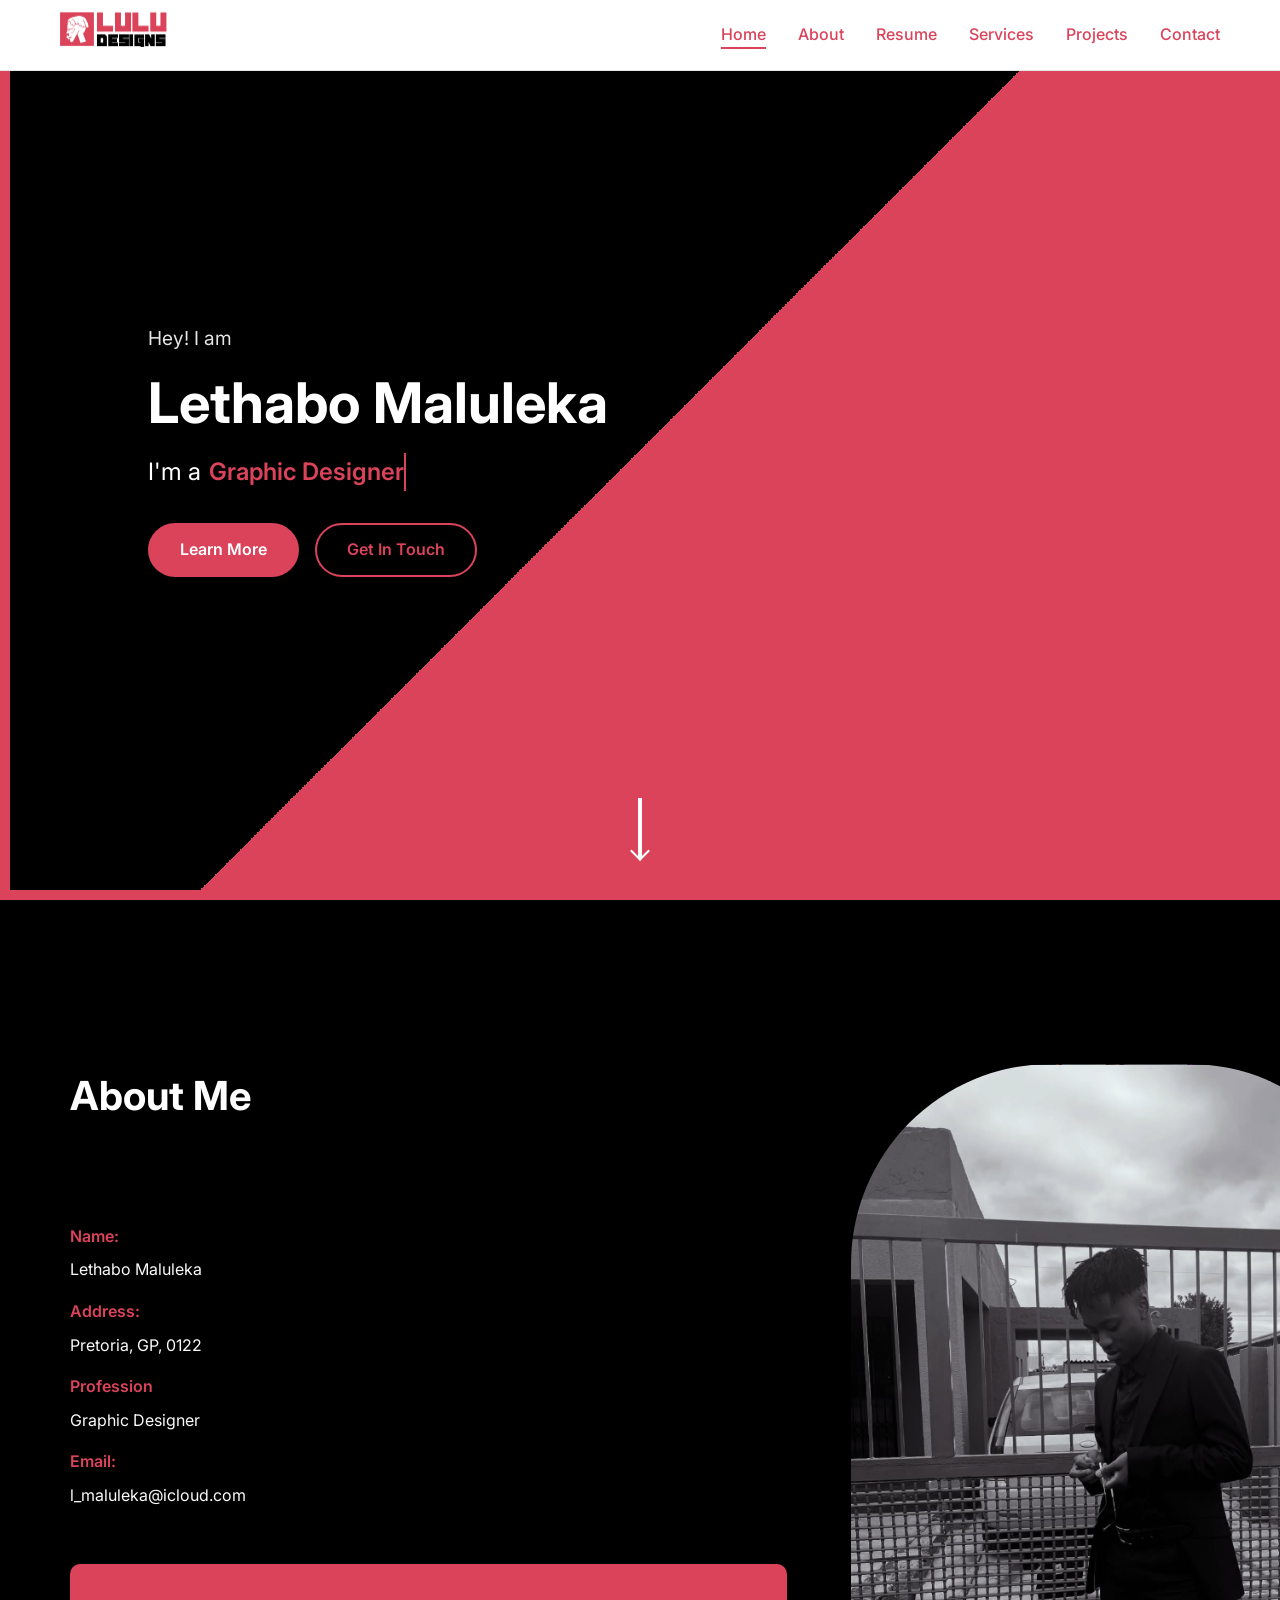
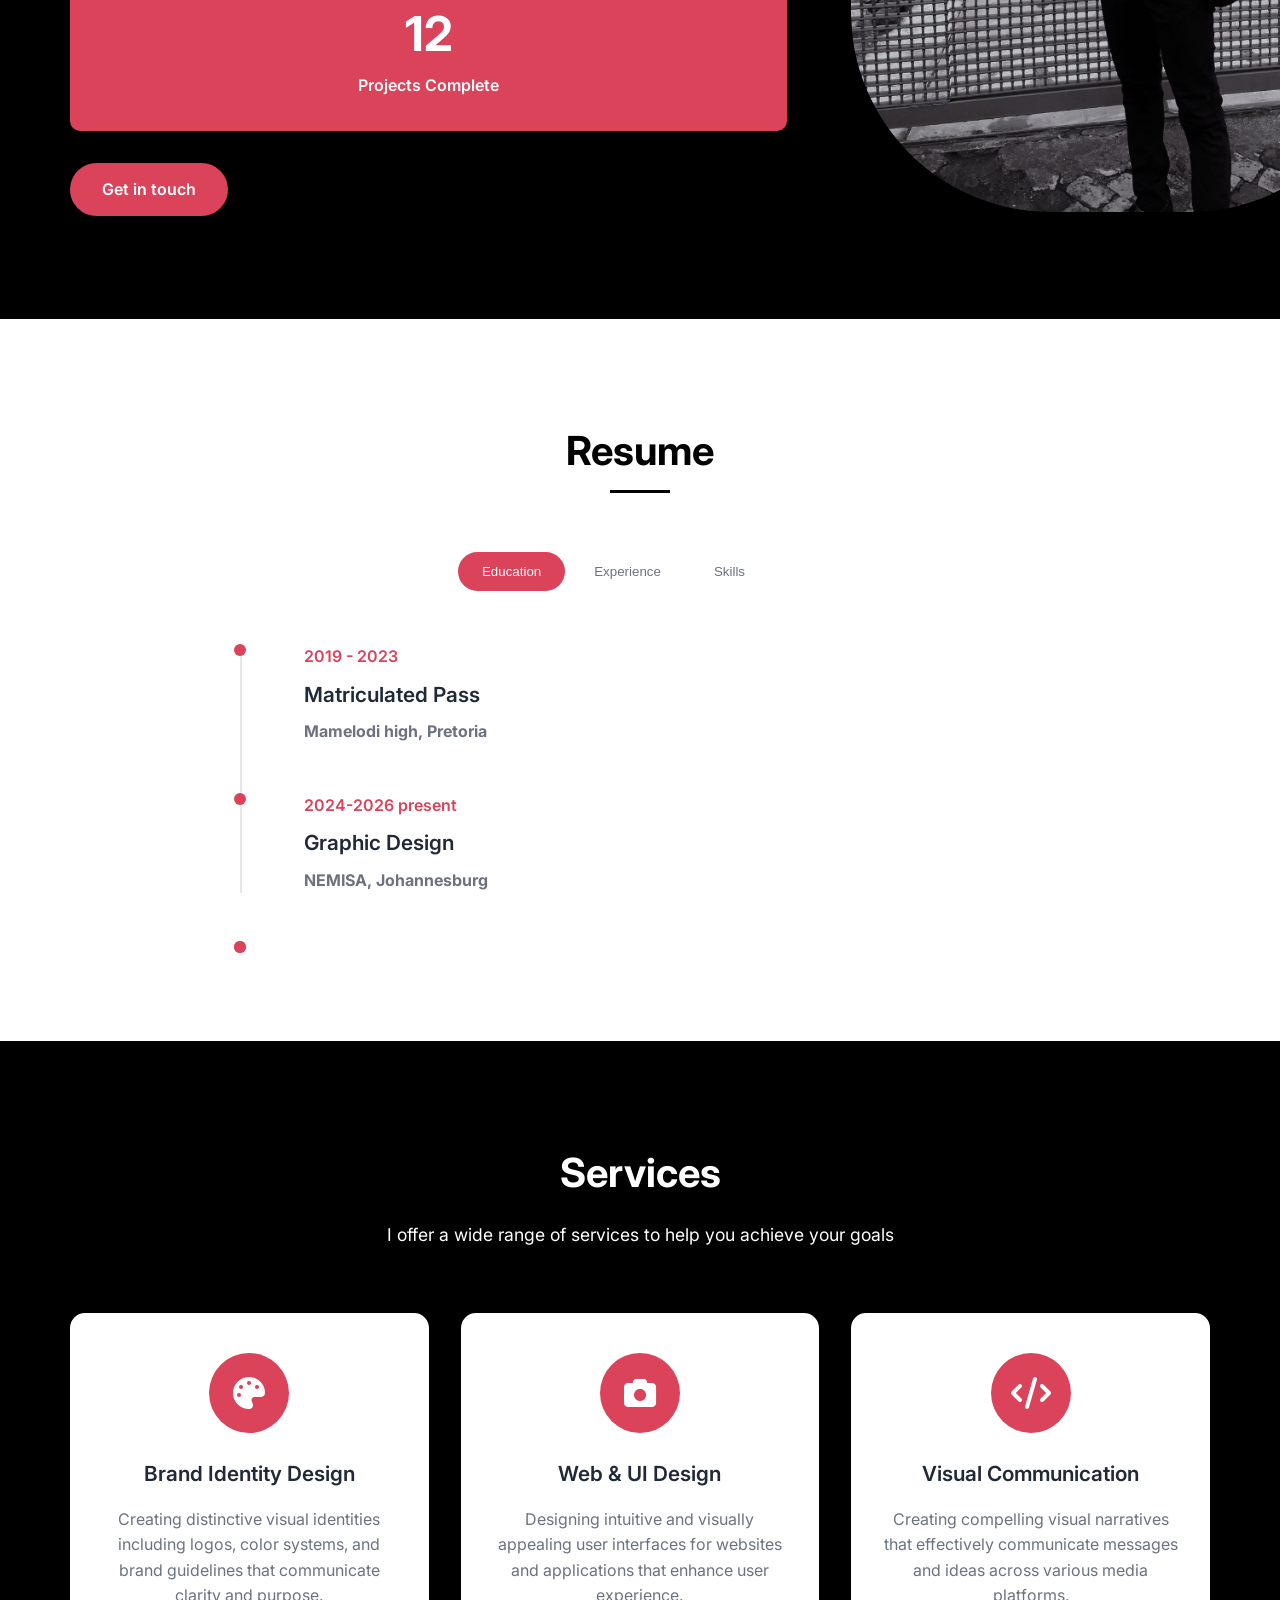
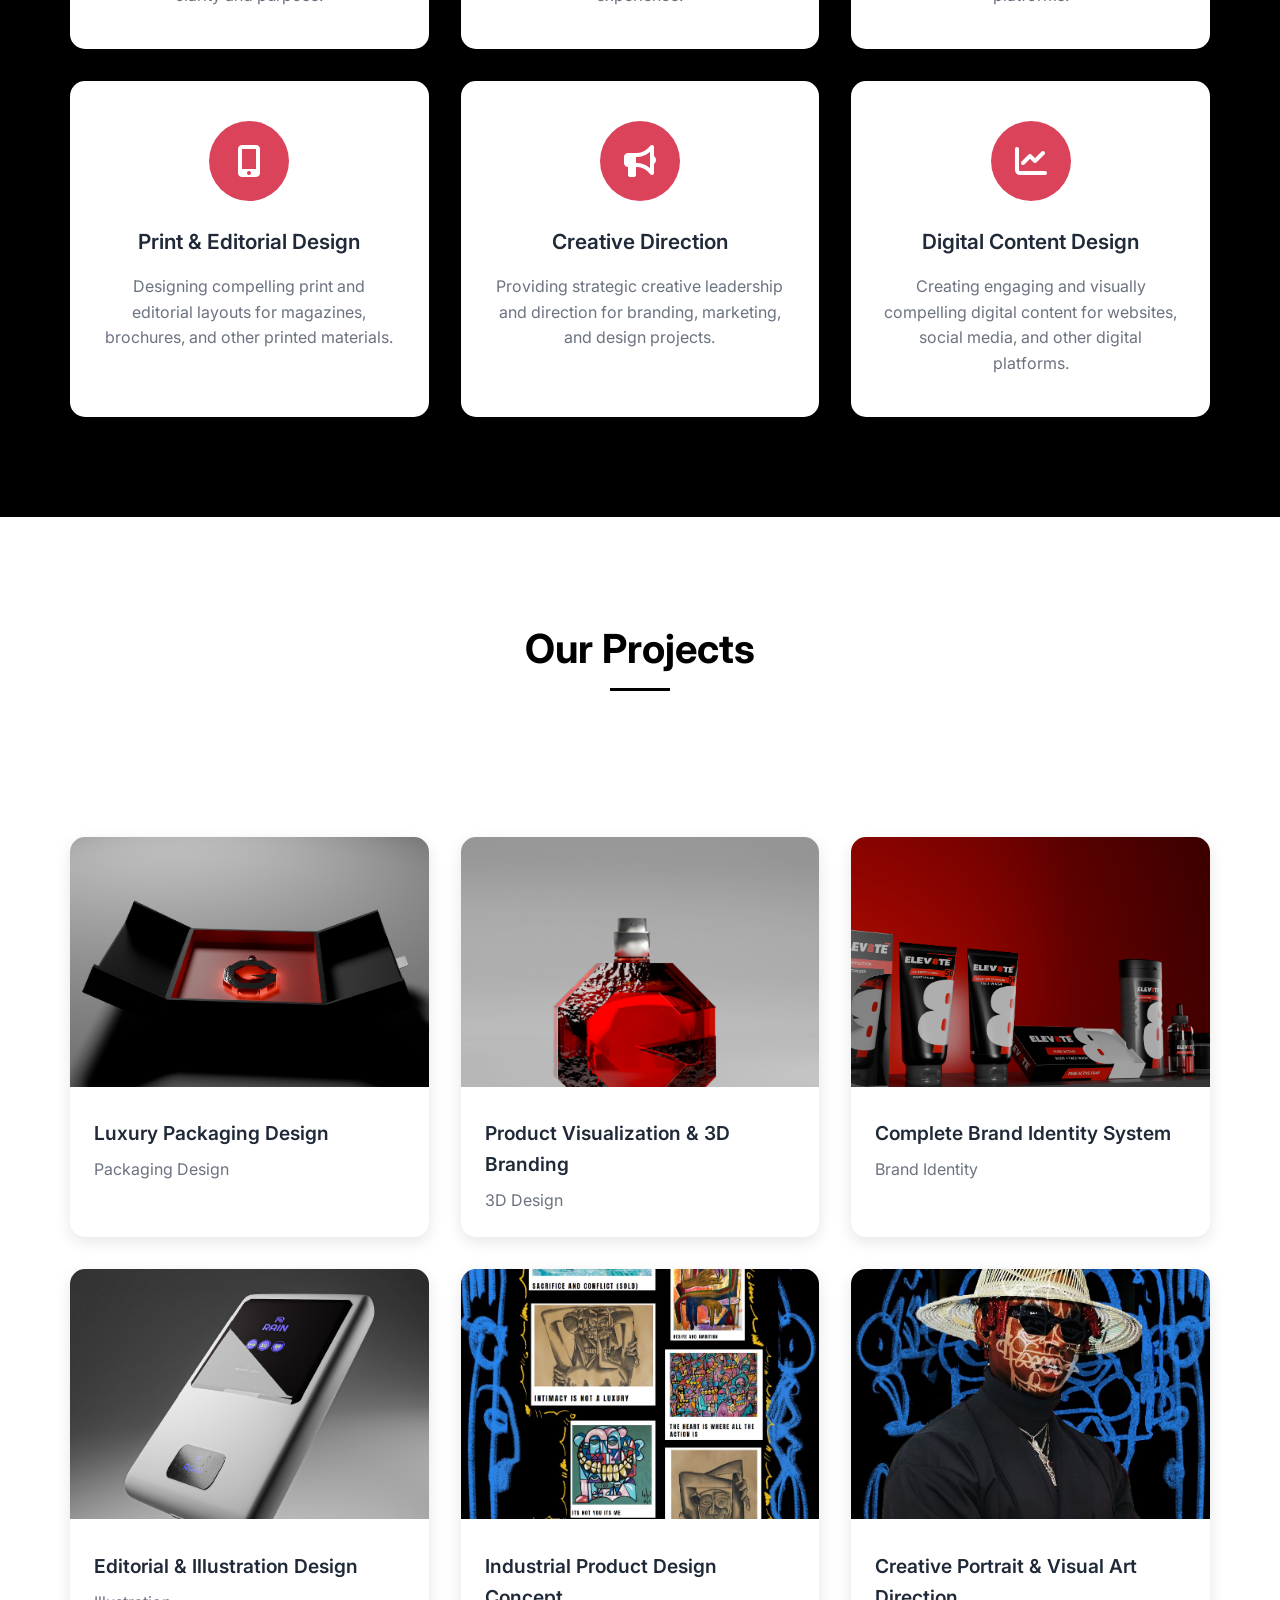
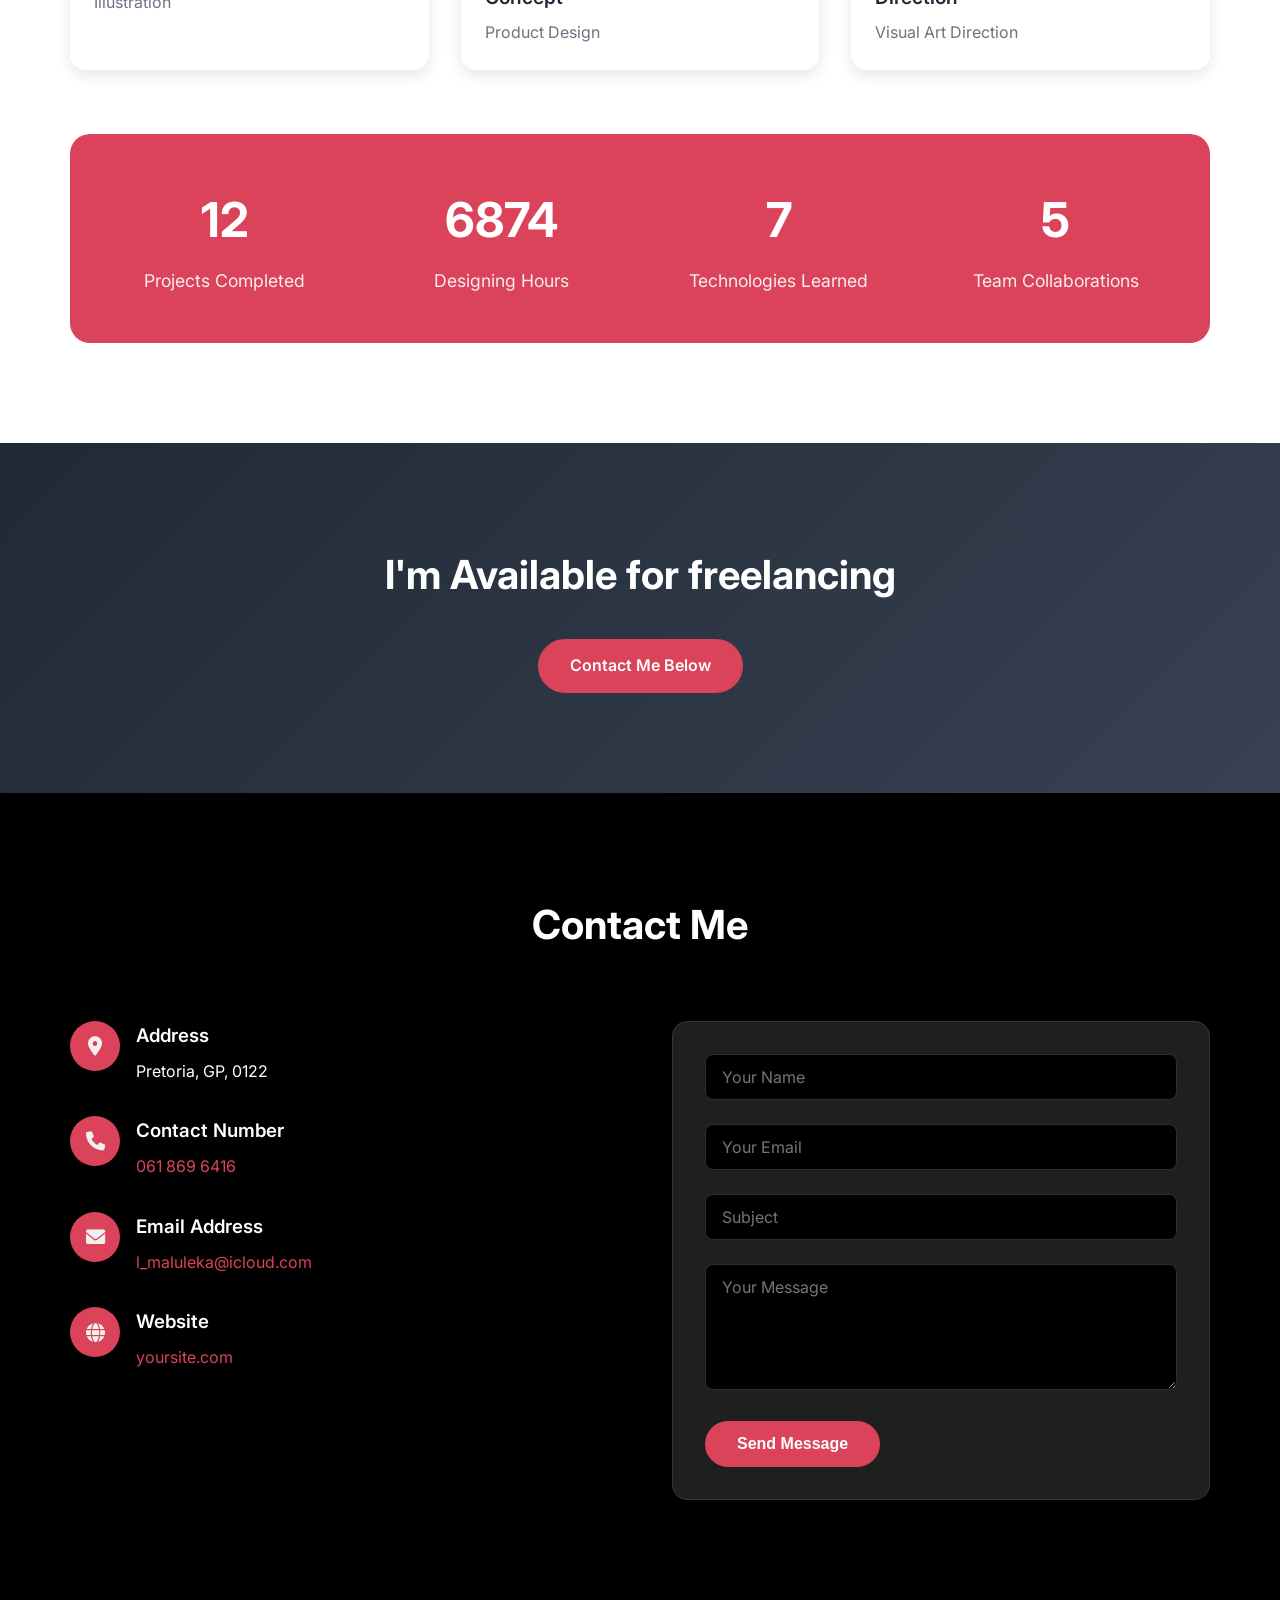
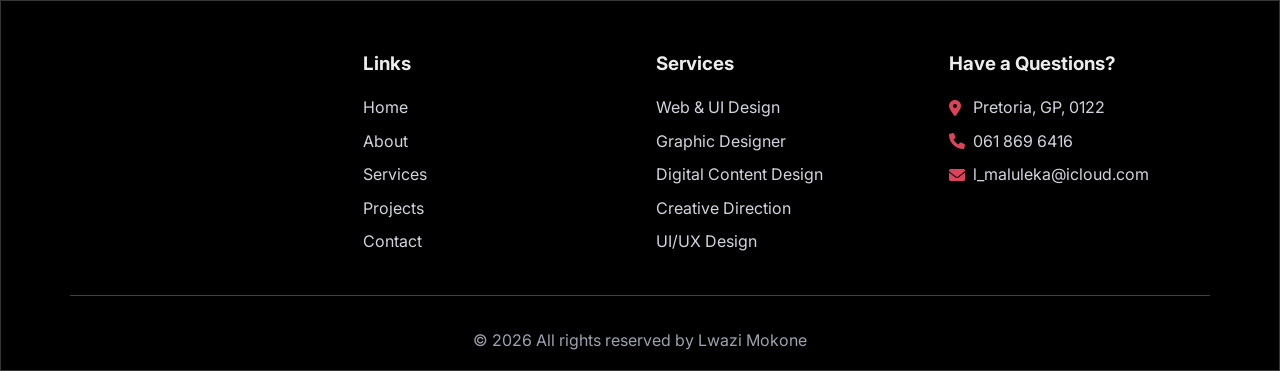
==== commit 43102b79: "fix: add hover effect and shadow to contact items for improved interactivity" ====
--- a/index.html
+++ b/index.html
@@ -506,7 +506,7 @@
             </div>
             <div class="contact-content">
                 <div class="contact-info">
-                    <div class="contact-item">
+                    <div class="contact-item" id="item">
                         <div class="contact-icon">
                             <i class="fas fa-map-marker-alt"></i>
                         </div>
@@ -515,8 +515,8 @@
                             <p>Pretoria, GP, 0122</p>
                         </div>
                     </div>
-                    <div class="contact-item">
-                        <div class="contact-icon">
+                    <div class="contact-item" id="item">
+                        <div class="contact-icon" id="item">
                             <i class="fas fa-phone"></i>
                         </div>
                         <div class="contact-details">
@@ -524,7 +524,7 @@
                             <p><a href="tel:+12352355998">061 869 6416</a></p>
                         </div>
                     </div>
-                    <div class="contact-item">
+                    <div class="contact-item" id="item">
                         <div class="contact-icon">
                             <i class="fas fa-envelope"></i>
                         </div>
@@ -533,7 +533,7 @@
                             <p><a href="Email">l_maluleka@icloud.com</a></p>
                         </div>
                     </div>
-                    <div class="contact-item">
+                    <div class="contact-item" id="item">
                         <div class="contact-icon">
                             <i class="fas fa-globe"></i>
                         </div>
--- a/styles.css
+++ b/styles.css
@@ -42,14 +42,14 @@
 #home {
   color: #ffffff;
 background-color: #DA435A;
-border: 10px solid red;
+border: 10px solid #DA435A;
 
 }
 
 p.corny{
   color: #ffffff;
   background-color: #DA435A;
-  border: 10px solid red;
+  border: 10px solid #DA435A;
   padding: 20px;
   border-radius: 10px;
   font-size: medium;
@@ -79,7 +79,7 @@
 }
 
 .nav-logo a:hover {
-  color: #ff0000;
+  color:#DA435A;
 }
 
 .nav-menu {
@@ -98,7 +98,7 @@
 
 .nav-link:hover,
 .nav-link.active {
-  color: #ff0000;
+  color: #DA435A;
 }
 
 .nav-link::after {
@@ -108,7 +108,7 @@
   height: 2px;
   bottom: -5px;
   left: 0;
-  background-color: #ff0000;
+  background-color: #DA435A;
   transition: width 0.3s ease;
 }
 
@@ -133,7 +133,7 @@
   display: none;
   flex-direction: column;
   cursor: pointer;
-  cursor: red;
+  cursor: #DA435A;
 }
 
 .bar {
@@ -204,9 +204,9 @@
 }
 
 .typewriter {
-  color: #ff0000;
+  color: #DA435A;
   font-weight: 600;
-  border-right: 2px solid #ff0000;
+  border-right: 2px solid #DA435A;
   animation: blink 1s infinite;
 }
 
@@ -282,30 +282,30 @@
 }
 
 .btn-primary {
-  background: #ff0000;
+  background: #DA435A;
   color: white;
-  border-color: #ff0000;
+  border-color: #DA435A;
 }
 
 .btn-primary:hover {
   background: #ffffff;
-  border-color: #ff0000;
-  color: #ff0000;
+  border-color: #DA435A;
+  color: #DA435A;
   transform: translateY(-2px);
-  box-shadow: 0 10px 20px rgba(255, 0, 0, 0.3);
+  box-shadow: 0 10px 20px rgba(218, 67, 90, 0.3);
 }
 
 .btn-outline {
   background: transparent;
-  color: rgb(255, 0, 0);
-  border-color: rgb(255, 0, 0);
+  color: #DA435A;
+  border-color: #DA435A;
 }
 
 .btn-outline:hover {
   background: white;
-  color: #ff0000;
+  color: #DA435A;
   transform: translateY(-2px);
-  box-shadow: 0 10px 20px rgba(255, 255, 255, 0.3);
+  box-shadow: 0 10px 20px rgba(218, 67, 90, 0.3);
 }
 
 /* Section Styles */
@@ -376,7 +376,7 @@
 
 .info-label {
   font-weight: 600;
-  color: #ff0000;
+  color: #DA435A;
 }
 
 .info-value {
@@ -397,7 +397,7 @@
   flex-direction: column;
   align-items: center;
   padding: 2rem;
-  background: rgb(241, 0, 0);
+  background: #DA435A;
   border-radius: 10px;
   box-shadow: 0 5px 15px rgba(0, 0, 0, 0.1);
 }
@@ -507,7 +507,7 @@
 
 .tab-btn.active,
 .tab-btn:hover {
-  background: #ff0000;
+  background: #DA435A;
   color: white;
 }
 
@@ -552,13 +552,13 @@
   top: 0;
   width: 12px;
   height: 12px;
-  background: #ff0000;
+  background: #DA435A;
   border-radius: 50%;
   transform: translateX(-50%);
 }
 
 .timeline-date {
-  color: #ec0000;
+  color: #DA435A;
   font-weight: 600;
   margin-bottom: 0.5rem;
 }
@@ -608,7 +608,7 @@
 }
 
 .skill-percentage {
-  color: #ff0000;
+  color: #DA435A;
   font-weight: 600;
 }
 
@@ -621,7 +621,7 @@
 
 .skill-progress {
   height: 100%;
-  background: linear-gradient(90deg, #ff0000, #ff0000);
+  background: linear-gradient(90deg, #DA435A, #DA435A);
   border-radius: 4px;
   width: 0;
   transition: width 1s ease;
@@ -663,20 +663,20 @@
 .service-card:hover{
  transform: scale(1.05);
   transition: transform 0.5s ease;
-  background-color: #e20303;
+  background-color: #DA435A;
   color: white;
 }
 
 
 .service-card:hover {
   transform: translateY(-50px);
-  box-shadow: 0 20px 40px rgb(255, 255, 255);
+  box-shadow: 0 20px 40px rgba(218, 67, 90, 0.3);
 }
 
 .service-icon {
   width: 80px;
   height: 80px;
-  background: linear-gradient(135deg, #ff0000, #ff0000);
+  background: linear-gradient(135deg, #DA435A, #DA435A);
   border-radius: 50%;
   display: flex;
   align-items: center;
@@ -687,13 +687,13 @@
 
 .service-icon:hover{
   background-color: #ffffff;
-  color: rgb(255, 0, 0);
+  color: #DA435A;
 }
 
 .service-card:hover .service-icon {
   transform: scale(1.1);
   color: white;
-  background-color: #1100ff00;
+  background-color: #DA435A;
 }
 
 .service-icon i {
@@ -749,7 +749,7 @@
 
 .project-card:hover {
   transform: translateY(-10px);
-  box-shadow: 0 20px 40px rgba(0, 0, 0, 0.15);
+  box-shadow: 0 20px 40px rgba(218, 67, 90, 0.3);
 }
 
 .project-image {
@@ -774,7 +774,7 @@
   left: 0;
   right: 0;
   bottom: 0;
-  background: rgba(255, 0, 0, 0.9);
+  background: rgba(218, 67, 90, 0.9);
   display: flex;
   align-items: center;
   justify-content: center;
@@ -794,7 +794,7 @@
   display: flex;
   align-items: center;
   justify-content: center;
-  color: #ff0000;
+  color: #DA435A;
   font-size: 1.5rem;
   text-decoration: none;
   transition: transform 0.3s ease;
@@ -821,7 +821,7 @@
 
 /* Stats Section */
 .stats-section {
-  background: linear-gradient(135deg, #ff0000, #ff0505);
+  background: linear-gradient(135deg, #DA435A, #DA435A);
   border-radius: 20px;
   padding: 3rem 2rem;
   margin-top: 4rem;
@@ -871,7 +871,7 @@
 
 .blog-card:hover {
   transform: translateY(-10px);
-  box-shadow: 0 20px 40px rgba(0, 0, 0, 0.15);
+  box-shadow: 0 20px 40px rgba(218, 67, 90, 0.3);
 }
 
 .blog-image img {
@@ -904,7 +904,7 @@
 }
 
 .blog-content h3 a:hover {
-  color: #4f46e5;
+  color: #DA435A;
 }
 
 .blog-content p {
@@ -949,15 +949,22 @@
 
 .contact-item:hover {
   transform: translateY(-5px);
-  box-shadow: 0 10px 20px rgba(255, 0, 0, 0.3);
+  box-shadow: 0 10px 20px rgba(218, 67, 90, 0.3);
   transition: all 0.3s ease;
   transform: scale(1.2);
 }
+
+  #item:hover{
+     transform: translateY(-5px);
+  box-shadow: 0 10px 20px rgba(218, 67, 90, 0.3);
+  transition: all 0.3s ease;
+  transform: scale(1.2);
+  }
 
 .contact-icon {
   width: 50px;
   height: 50px;
-  background: #ff0000;
+  background: #DA435A;
   border-radius: 50%;
   display: flex;
   align-items: center;
@@ -969,7 +976,7 @@
 
 .contact-icon:hover {
   background-color: #ffffff;
-  color: rgb(255, 0, 0);
+  color: #DA435A;
   transform: scale(1.5);
   transition: all 0.3s ease;
 }
@@ -985,7 +992,7 @@
 }
 
 .contact-details a {
-  color: #ff0000;
+  color: #DA435A;
   text-decoration: none;
   transition: color 0.3s ease;
 }
@@ -1077,7 +1084,7 @@
 }
 
 .footer-section ul li a:hover {
-  color: #ff0000;
+  color: #DA435A;
 }
 
 .footer-contact p {
@@ -1089,7 +1096,7 @@
 }
 
 .footer-contact i {
-  color: #ff0000;
+  color: #DA435A;
   width: 16px;
 }
 
@@ -1100,7 +1107,7 @@
 }
 
 .footer-contact a:hover {
-  color: #ffffff;
+  color: #DA435A;
 }
 
 .footer-bottom {
@@ -1111,12 +1118,12 @@
 }
 
 .footer-bottom a {
-  color: #ff0000;
+  color: #DA435A;
   text-decoration: none;
 }
 
 .footer-bottom i {
-  color: #ef4444;
+  color: #DA435A;
 }
 
 /* Animations */
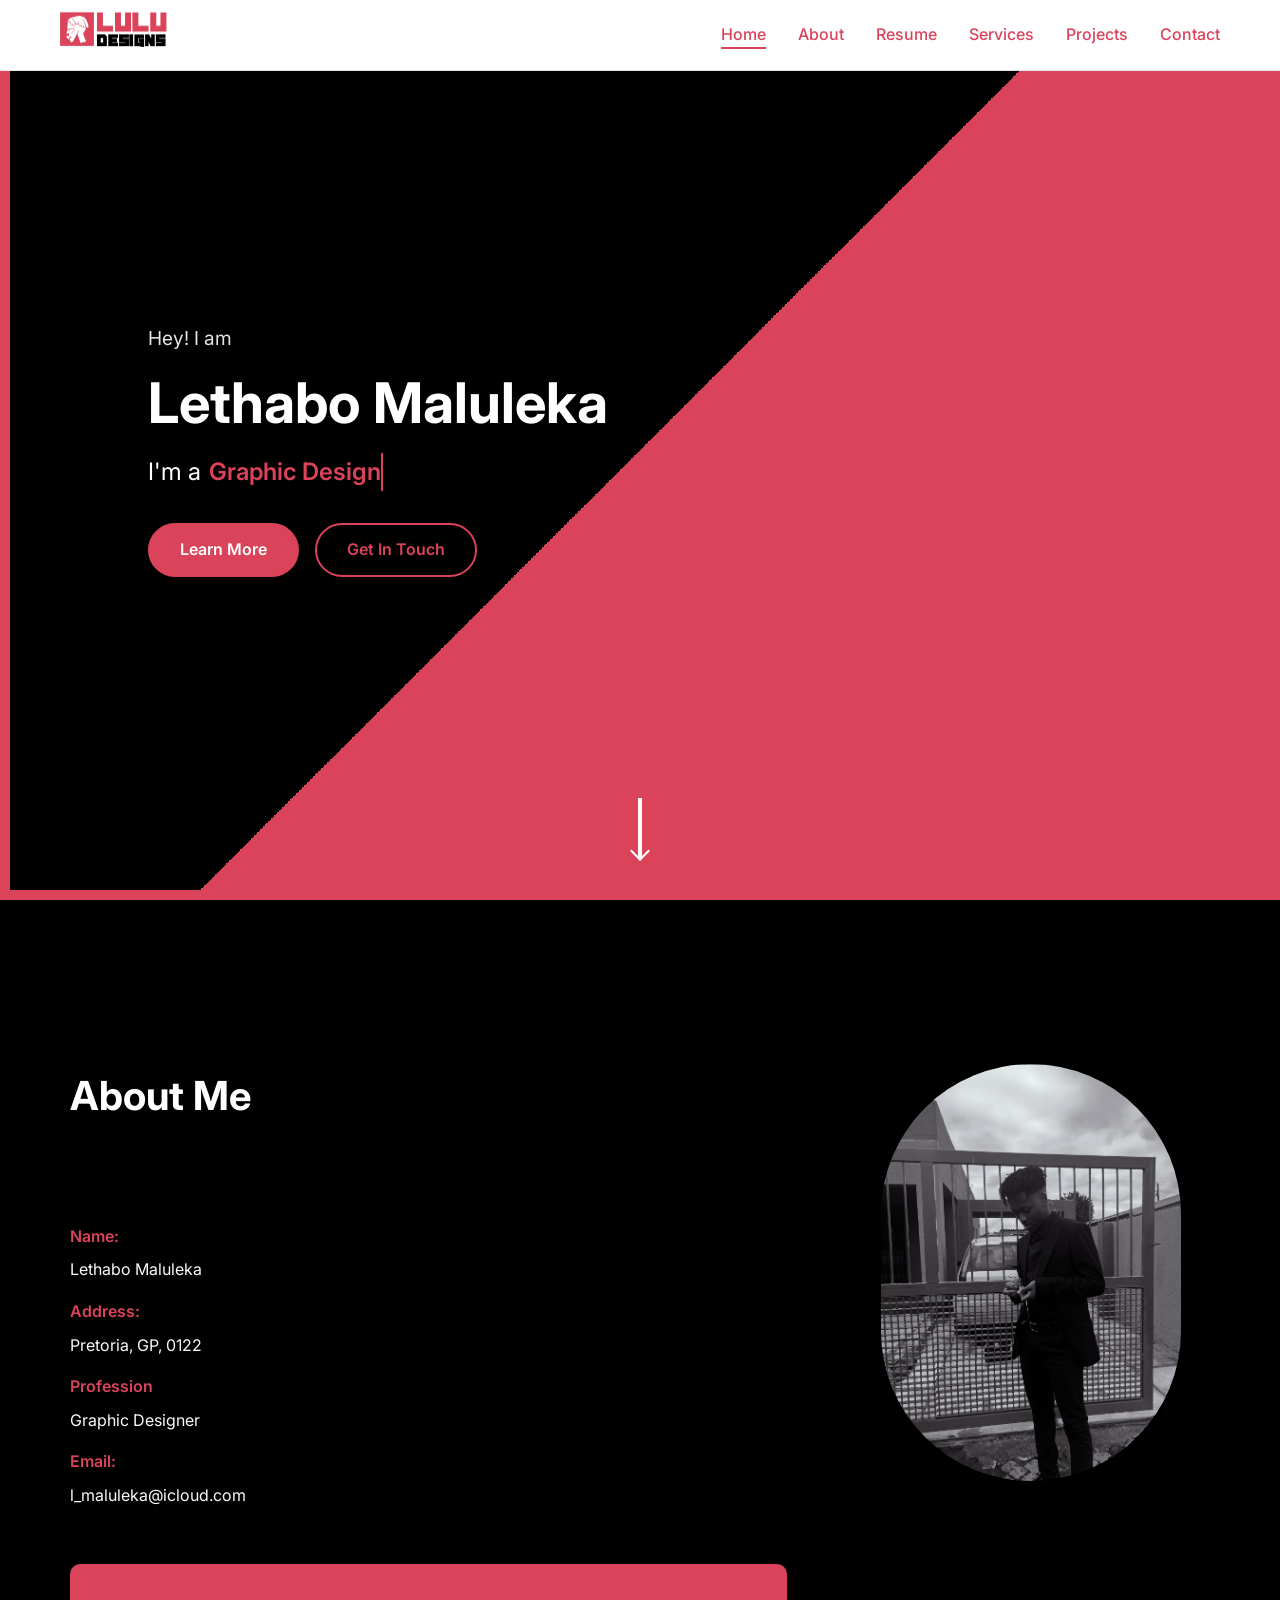
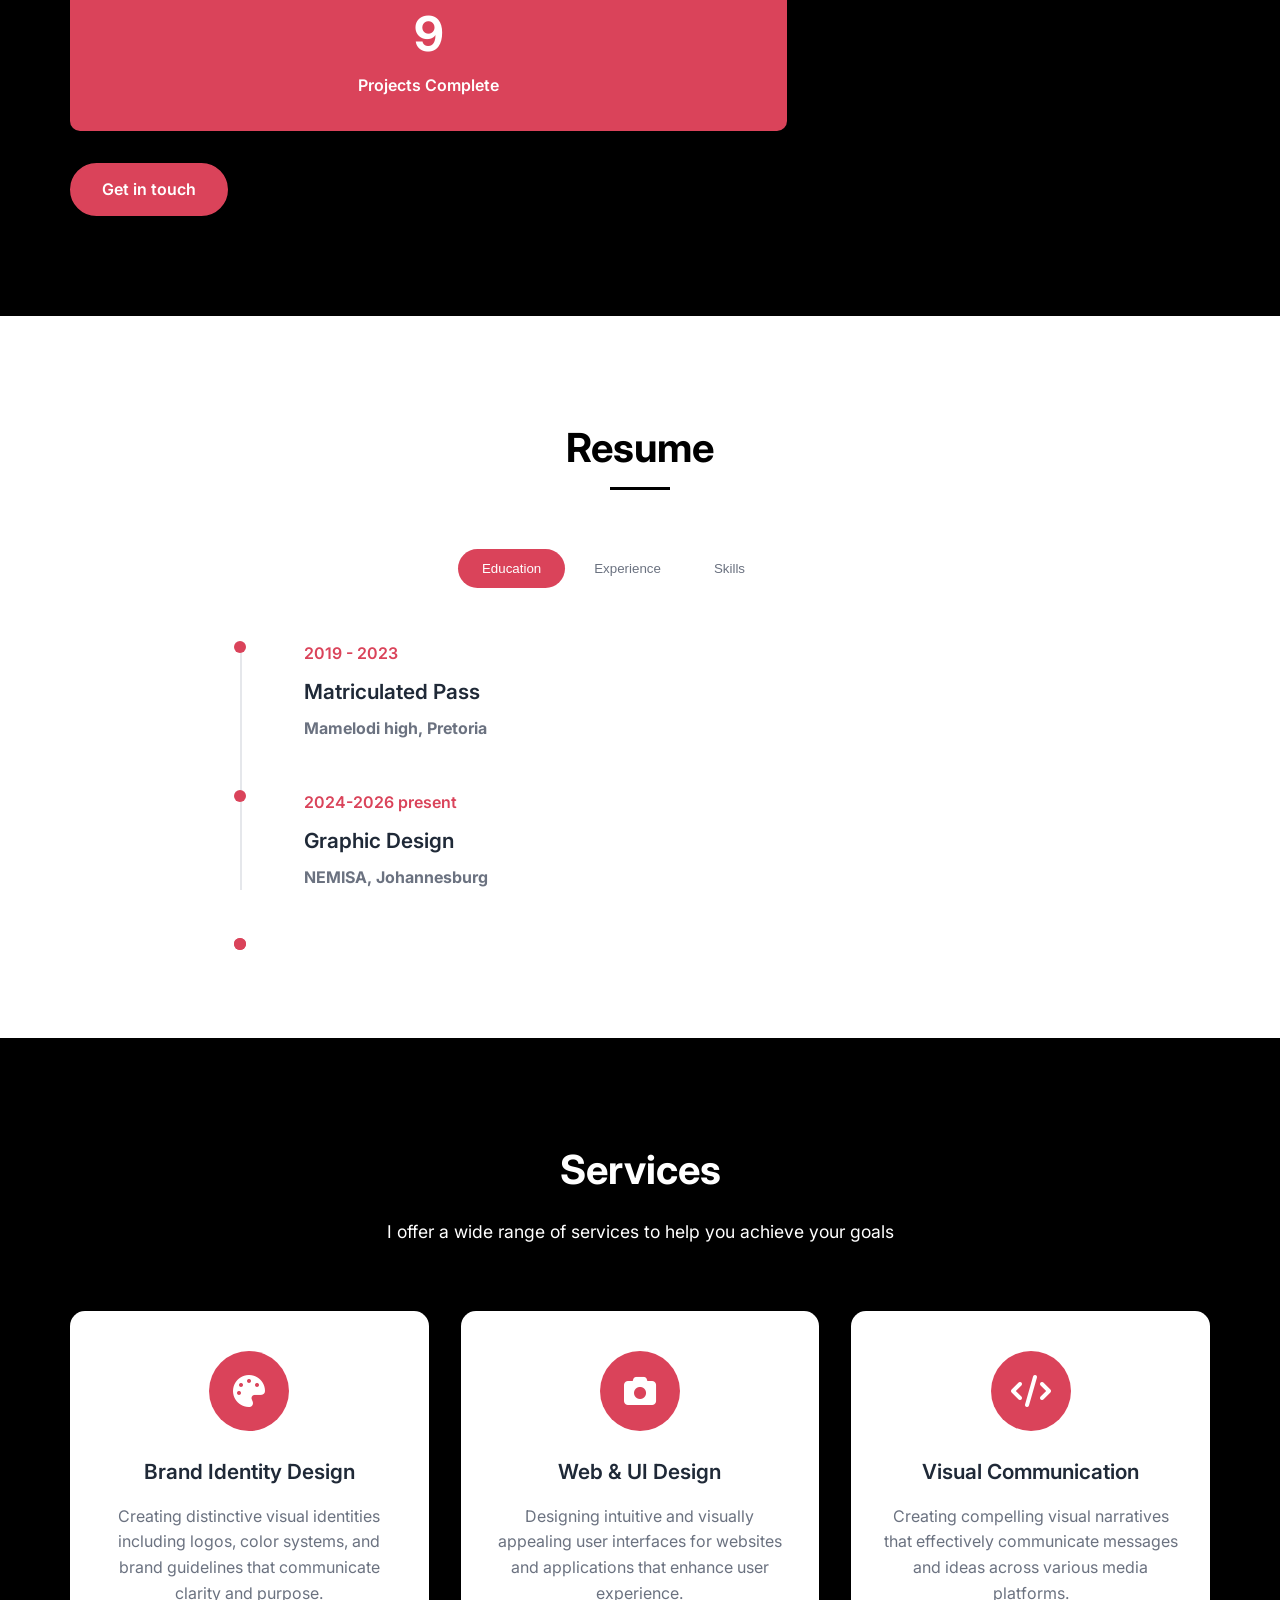
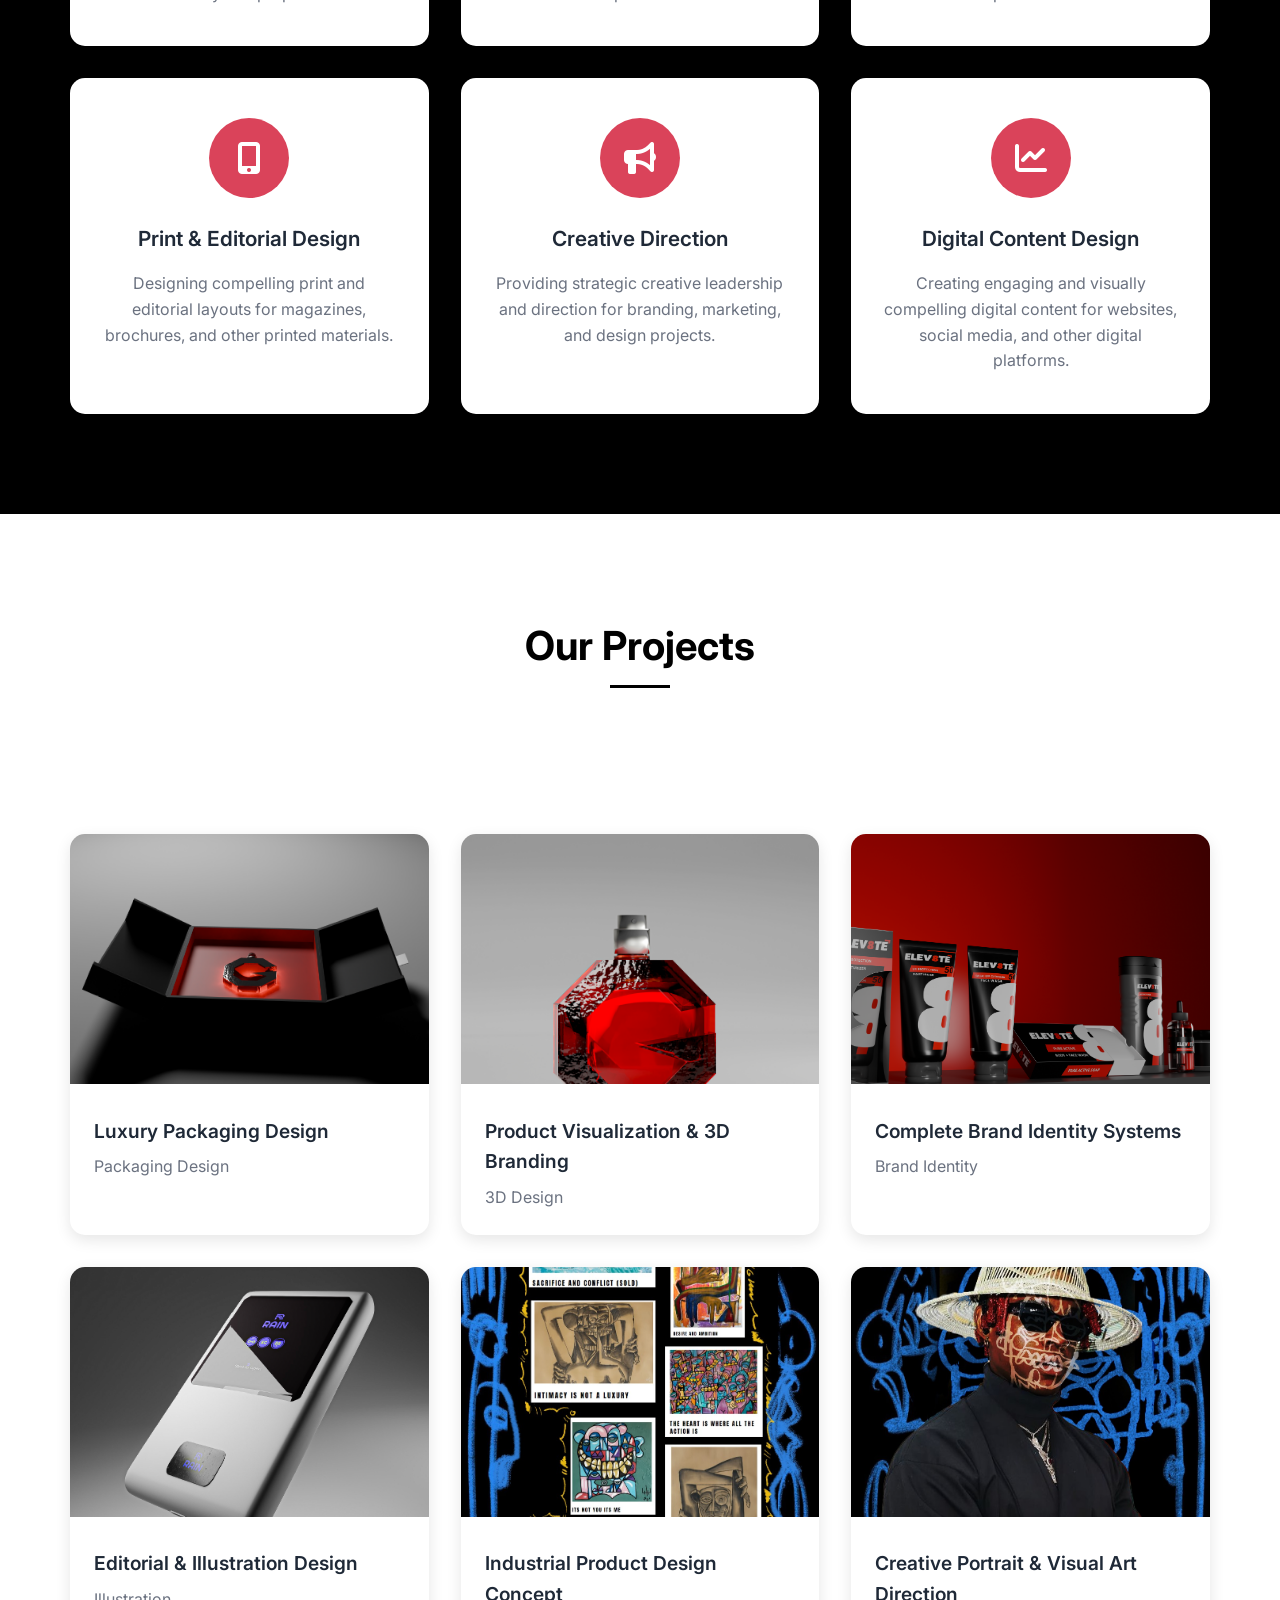
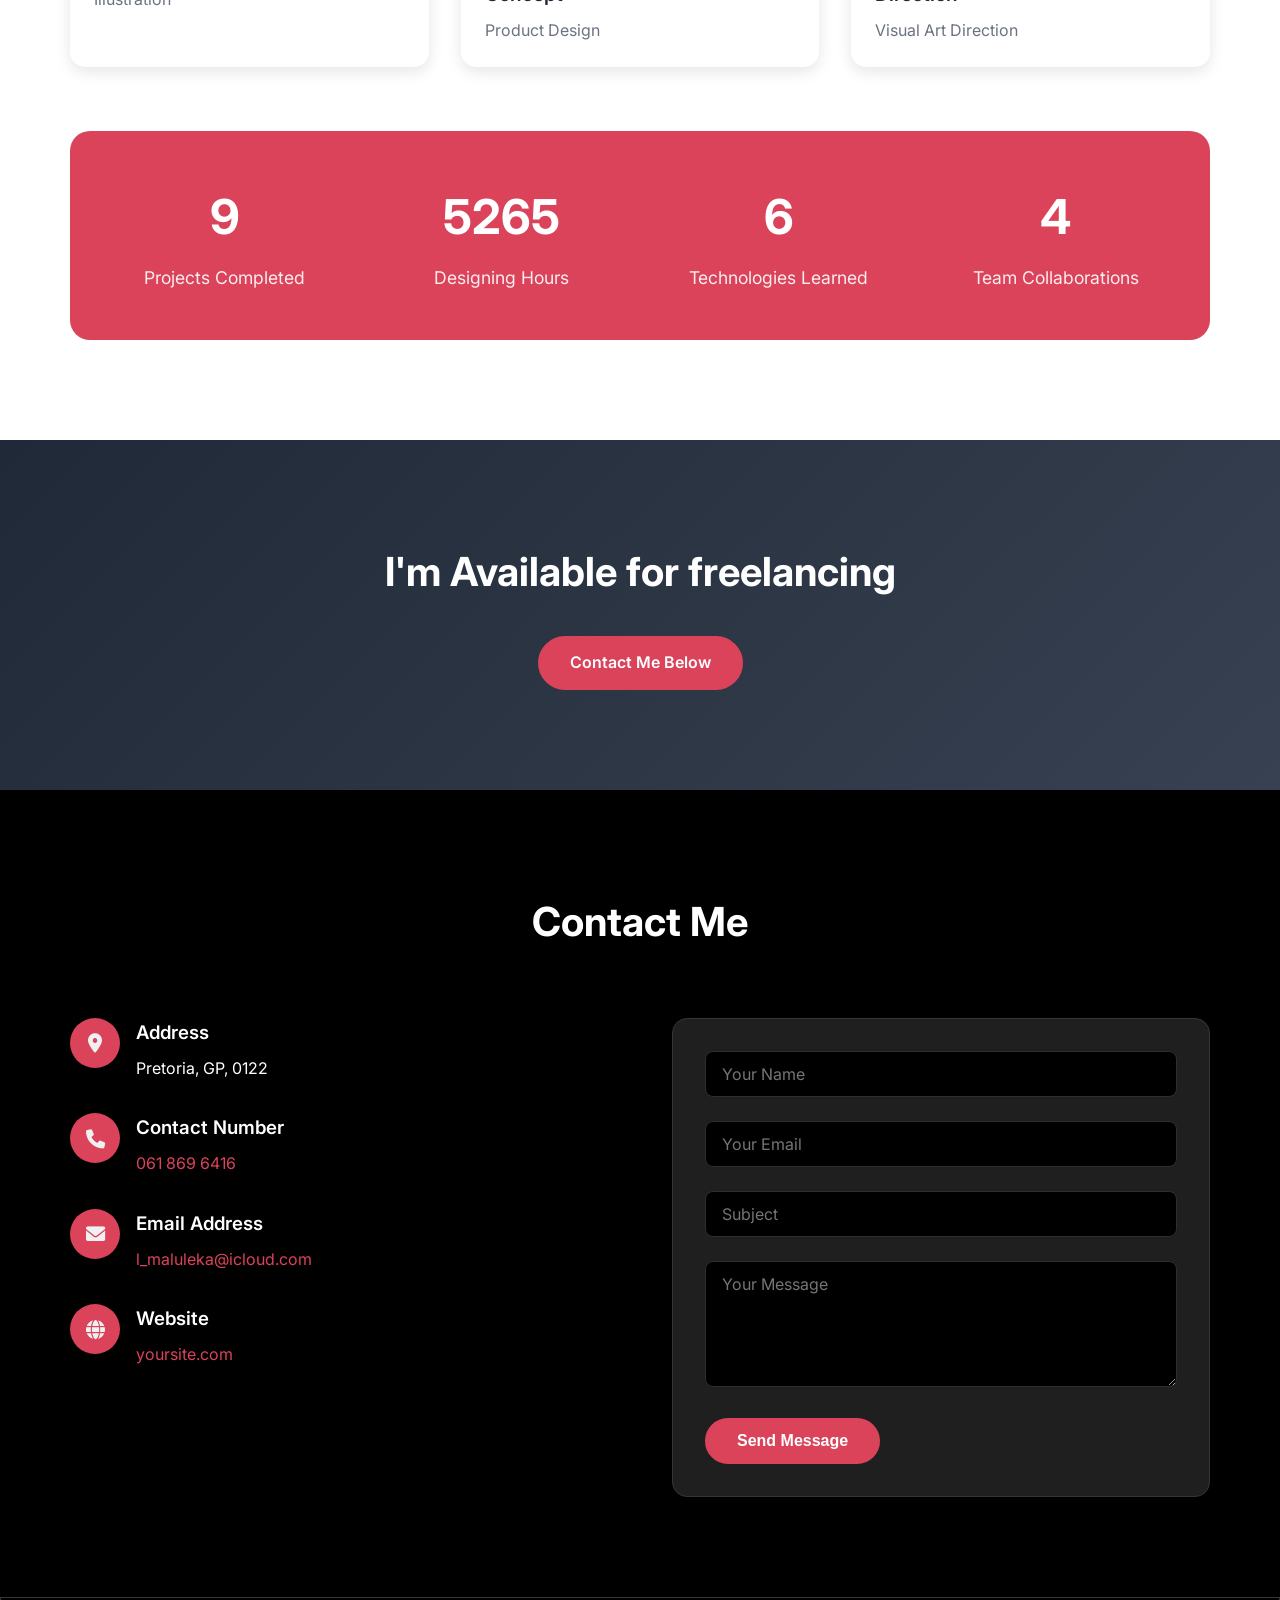
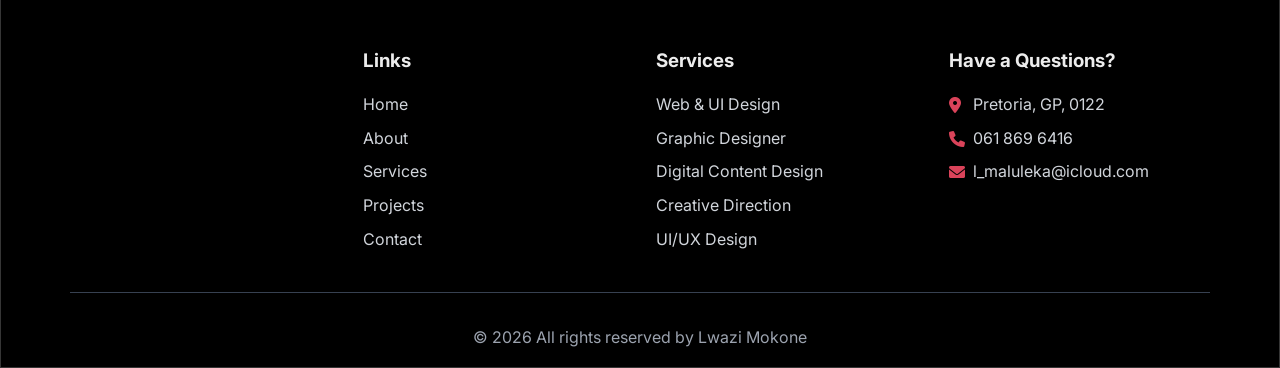
==== commit 68fb4679: "fix: correct typo in project title for consistency" ====
--- a/index.html
+++ b/index.html
@@ -411,7 +411,7 @@
                         </div>
                     </div>
                     <div class="project-content">
-                        <h3>Complete Brand Identity System</h3>
+                        <h3>Complete Brand Identity Systems</h3>
                         <p>Brand Identity</p>
                     </div>
                 </div>
--- a/styles.css
+++ b/styles.css
@@ -344,7 +344,61 @@
   margin: 0 auto;
 }
 
+
+/* Carousel Styles*/
+
+.partner-image{
+    display: block;
+    width: 100%;             
+    max-width: 300px;       
+    margin: 0 auto;         
+    border-radius: 100%;    
+    transition: transform 0.4s ease, filter 0.4s ease;
+    cursor: pointer;
+}
+
+img.carousel-item{
+    display: block;
+    width: 100%;             
+    max-width: auto;       
+    margin: 0 auto;         
+    border-radius: 30%;    
+    transition: transform 0.4s ease, filter 0.4s ease;
+    cursor: pointer;
+}
+
+.partner-image:hover {
+    transform: scale(1.08); 
+    filter: brightness(1.1);
+    box-shadow: 0 10px 20px rgb(255, 255, 255);
+}
+
+.carousel-item:hover {
+    transform: scale(1.08); 
+    filter: brightness(1.1);
+    box-shadow: 0 10px 20px rgb(255, 255, 255);
+}
+
+.carousel {
+    width: 50%;
+    max-width: 600px;
+}
+
+@media (max-width: 768px) {
+    .carousel {
+        width: 100%;
+    }
+    .carousel-item img {
+        width: 90%;
+        max-width: 240px;
+    }
+}
+
+
 /* About Section */
+
+
+
 .about {
   background: #000000;
 }
@@ -955,10 +1009,9 @@
 }
 
   #item:hover{
-     transform: translateY(-5px);
-  box-shadow: 0 10px 20px rgba(218, 67, 90, 0.3);
-  transition: all 0.3s ease;
-  transform: scale(1.2);
+    background-color: #ffffff;
+    color: #DA435A;
+    transform: scale(1.5);
   }
 
 .contact-icon {
@@ -1375,3 +1428,57 @@
   opacity: 1;
   transform: translateX(0);
 }
+
+.carousel-prev,
+.carousel-next {
+    position: absolute;
+    top: 50%;
+    transform: translateY(-50%);
+    width: 88px;
+    height: 88px;
+    border-radius: 50%;
+    background: rgba(0, 0, 0, 0.75);
+    color: #fff;
+    border: 3px solid rgba(255, 255, 255, 0.12);
+    display: flex;
+    align-items: center;
+    justify-content: center;
+    font-size: 2.6rem;
+    cursor: pointer;
+    z-index: 20;
+    box-shadow: 0 12px 30px rgba(0,0,0,0.45);
+    transition: transform 0.22s ease, box-shadow 0.22s ease, background 0.22s ease;
+}
+
+.carousel-prev { left: 18px; }
+.carousel-next { right: 18px; }
+
+.carousel-prev:hover,
+.carousel-next:hover {
+    transform: translateY(-50%) scale(1.06);
+    box-shadow: 0 18px 38px rgba(0,0,0,0.55);
+    background: rgba(0,0,0,0.9);
+}
+
+.carousel-prev:active,
+.carousel-next:active {
+    transform: translateY(-50%) scale(0.98);
+}
+
+.carousel-prev:focus,
+.carousel-next:focus {
+    outline: 3px solid rgba(255,255,255,0.12);
+    outline-offset: 4px;
+}
+
+/* smaller buttons on narrow screens */
+@media (max-width: 768px) {
+    .carousel-prev,
+    .carousel-next {
+        width: 56px;
+        height: 56px;
+        font-size: 1.6rem;
+        left: 10px;
+        right: 10px;
+    }
+}
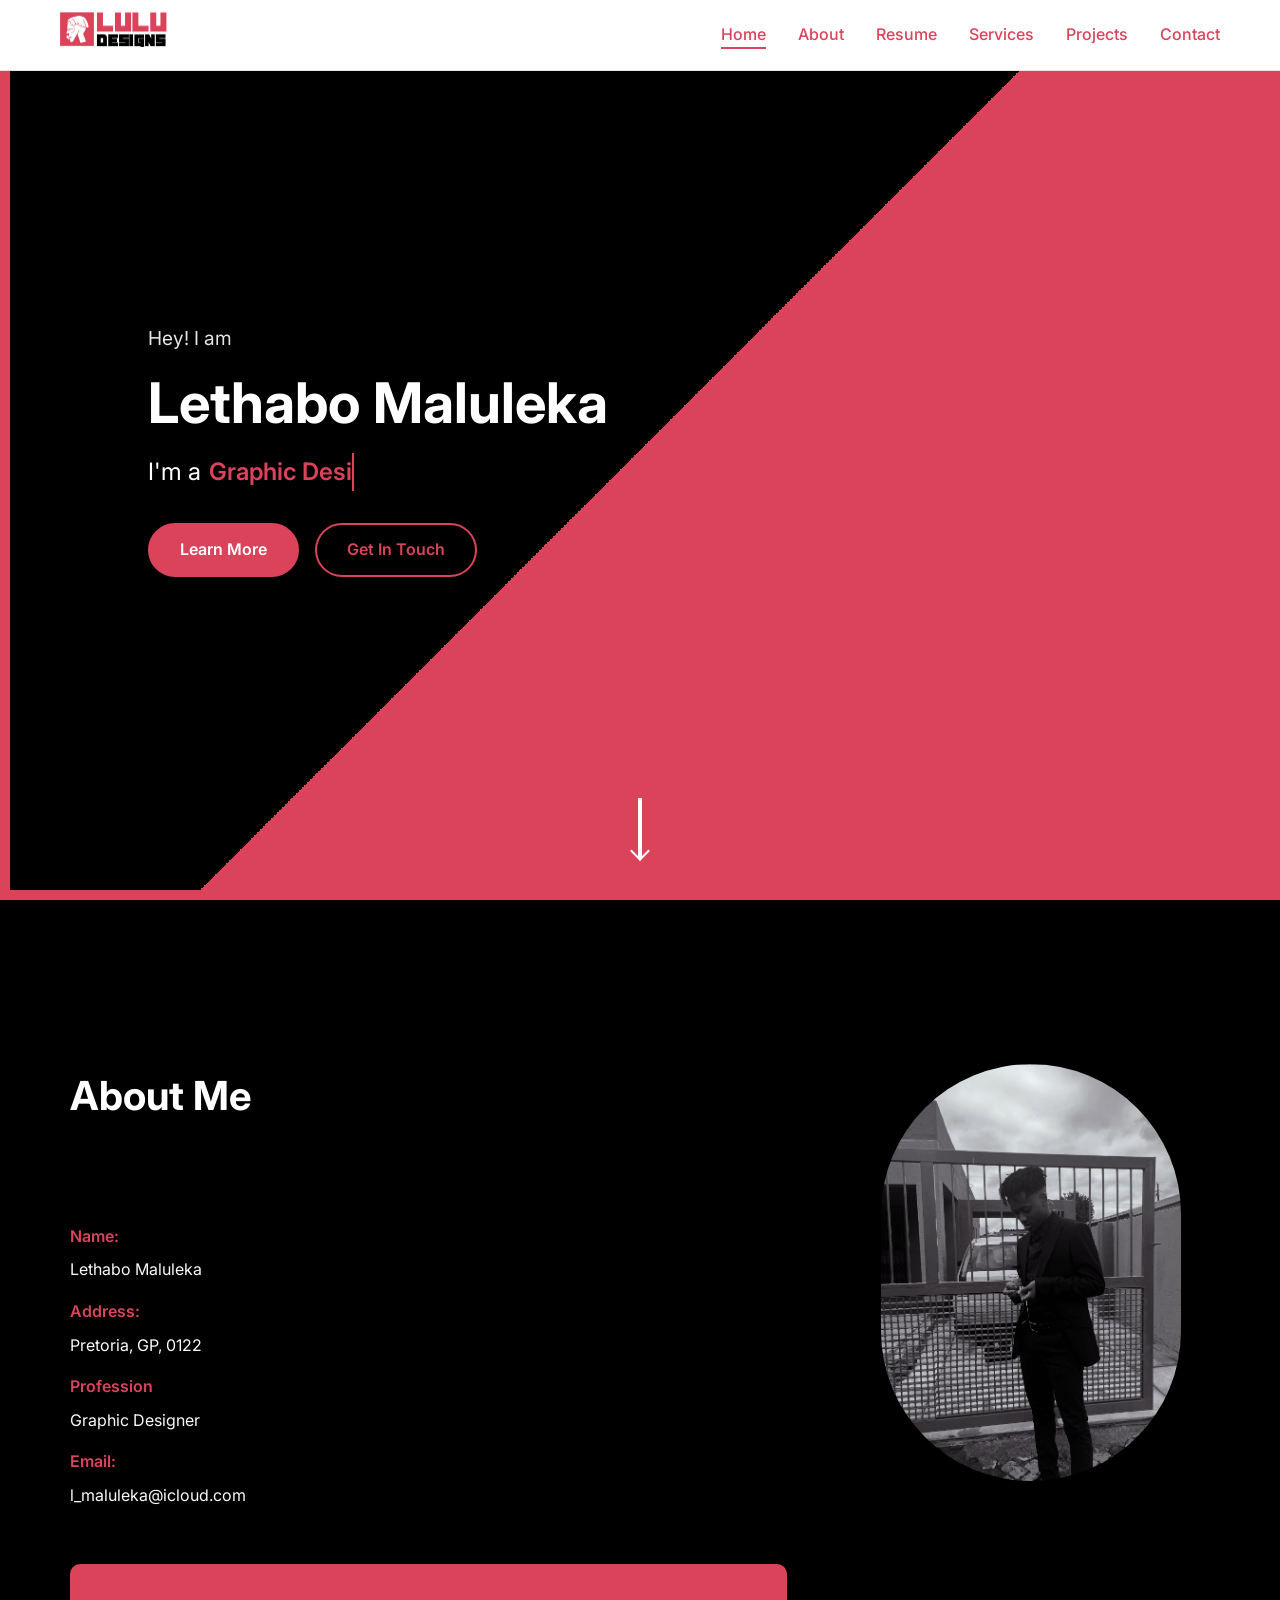
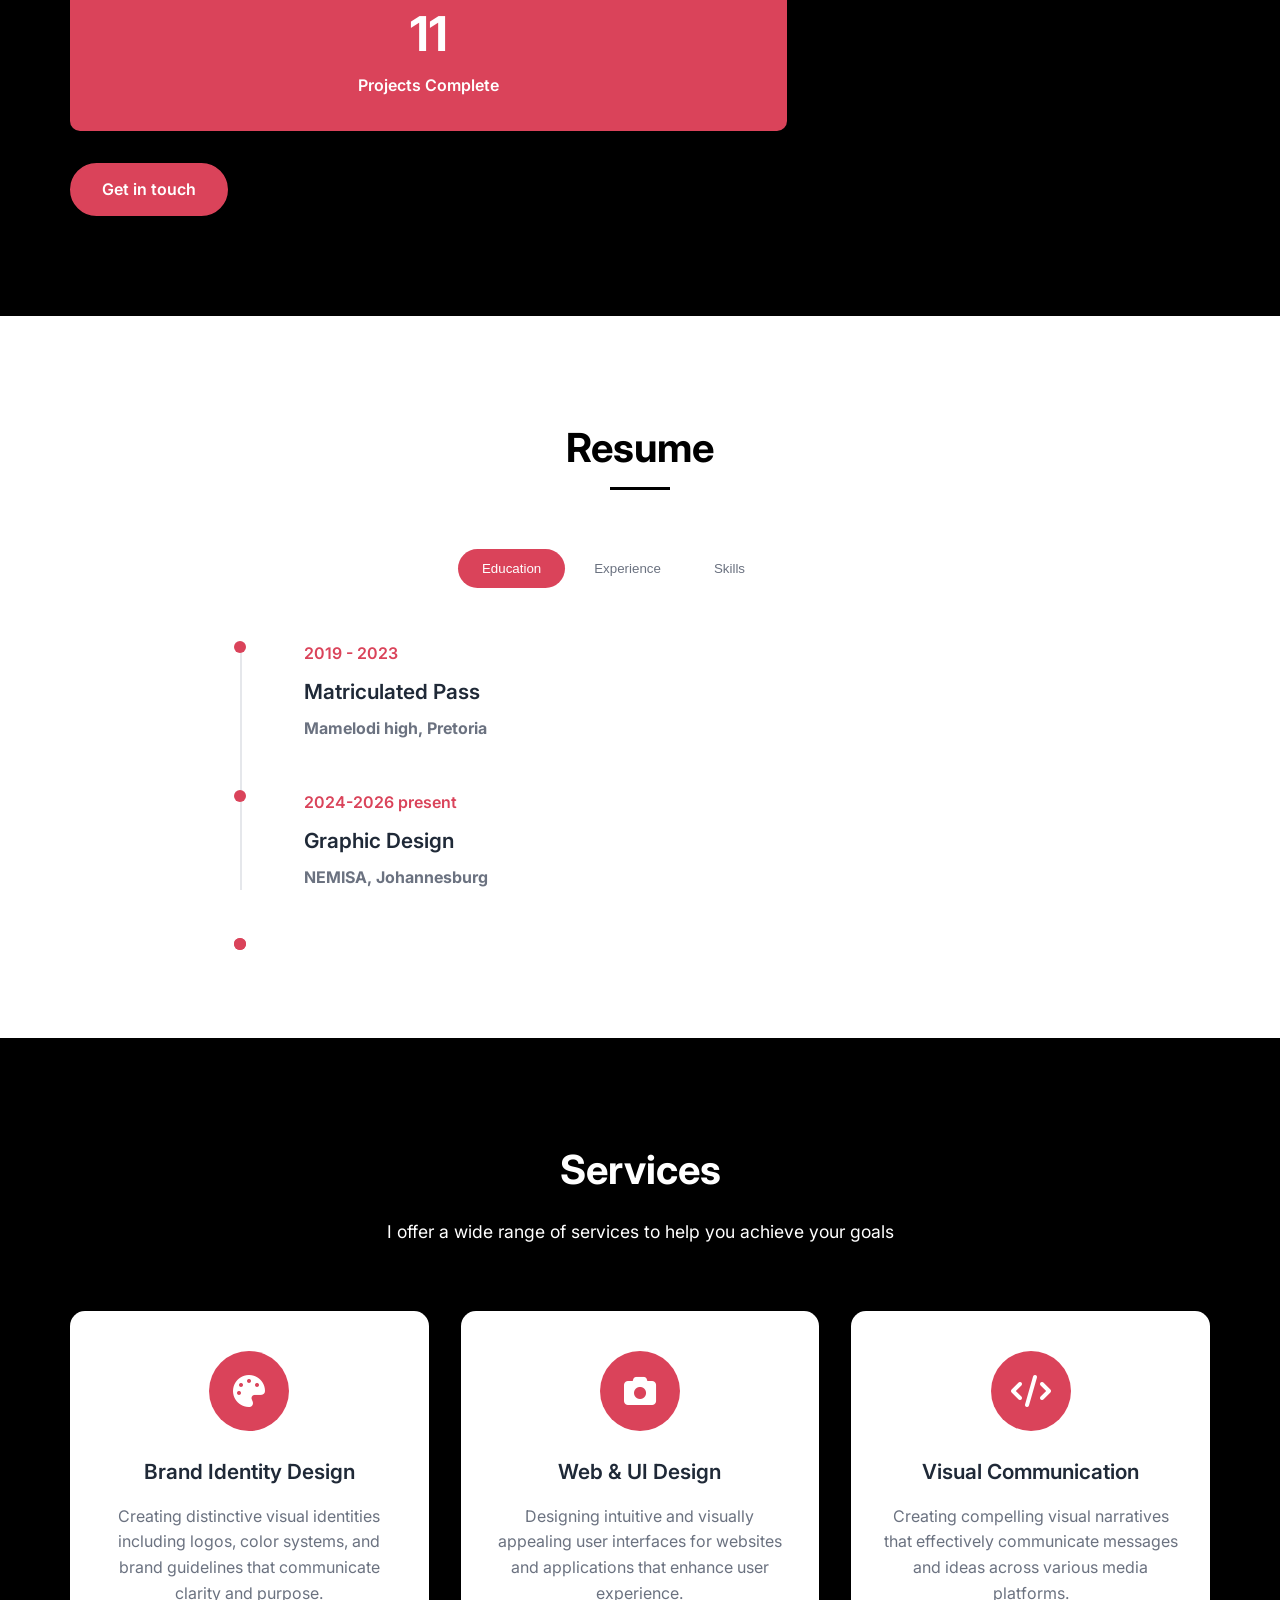
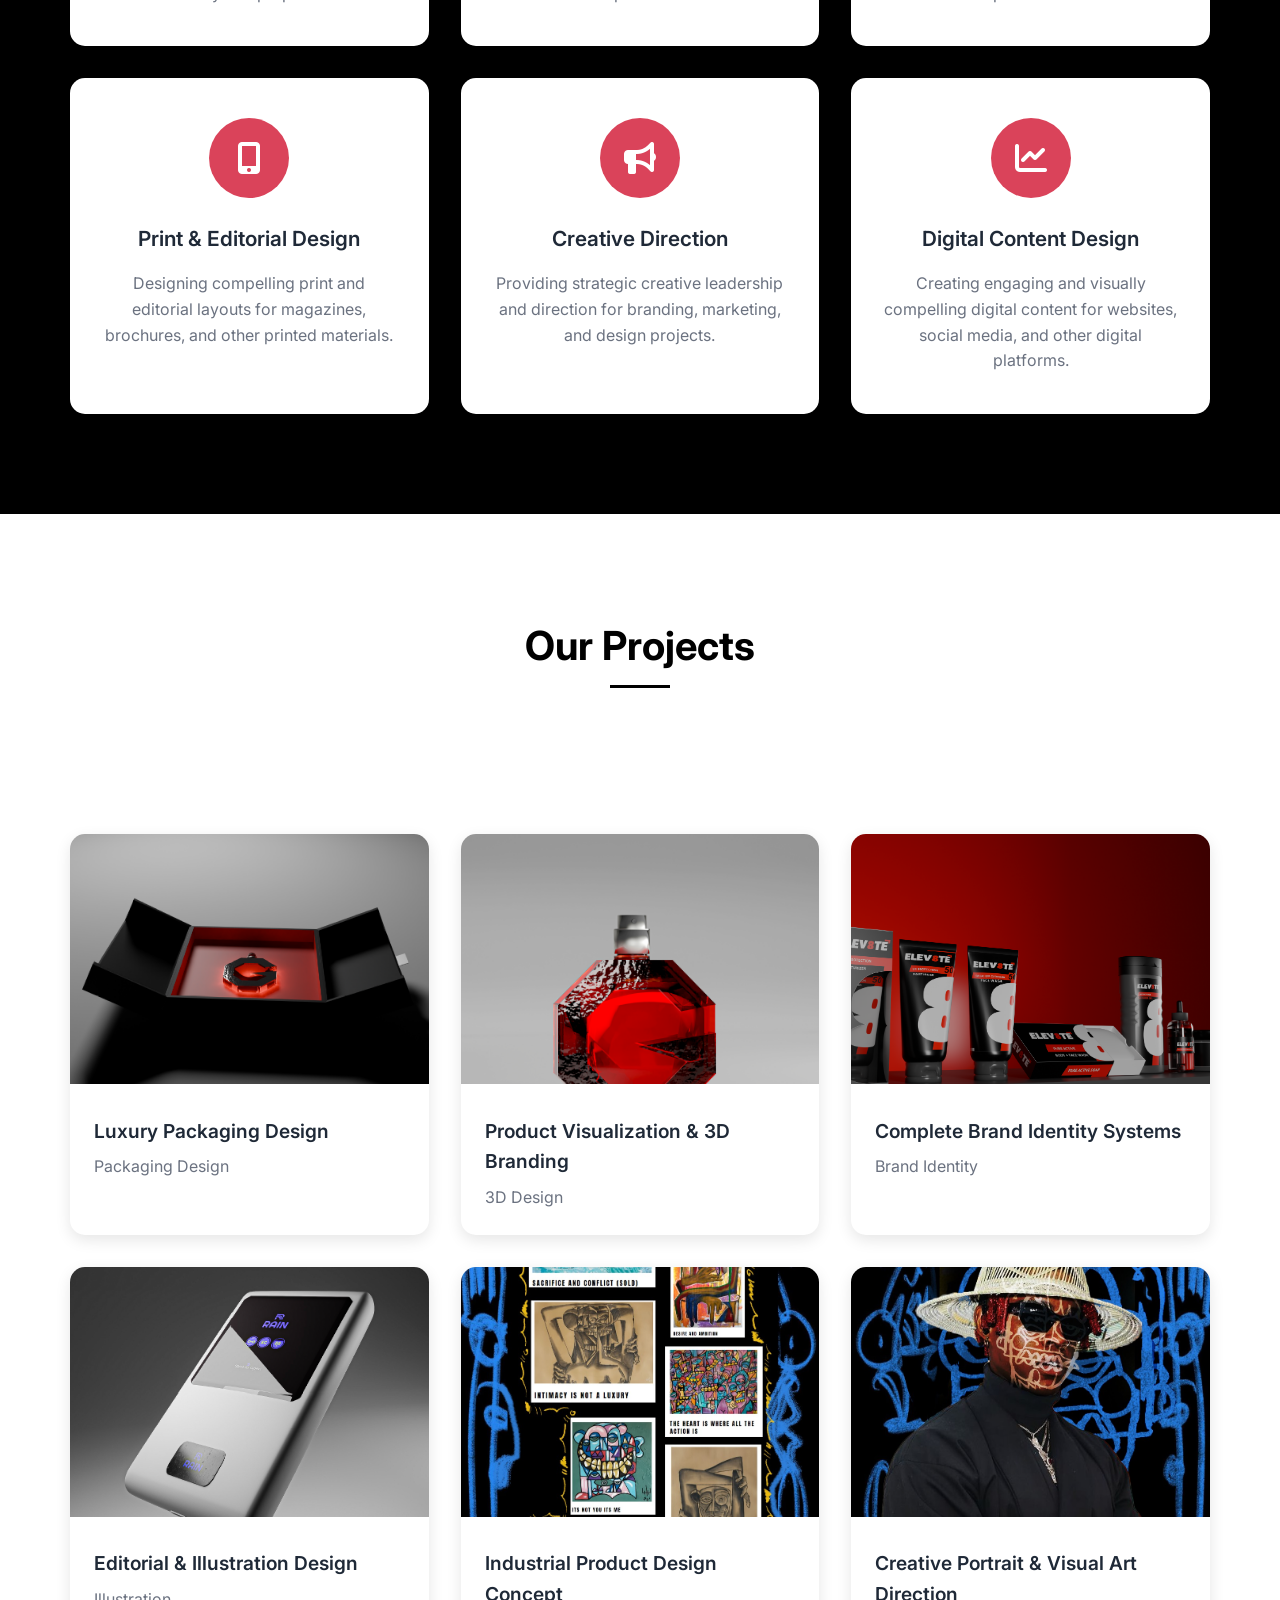
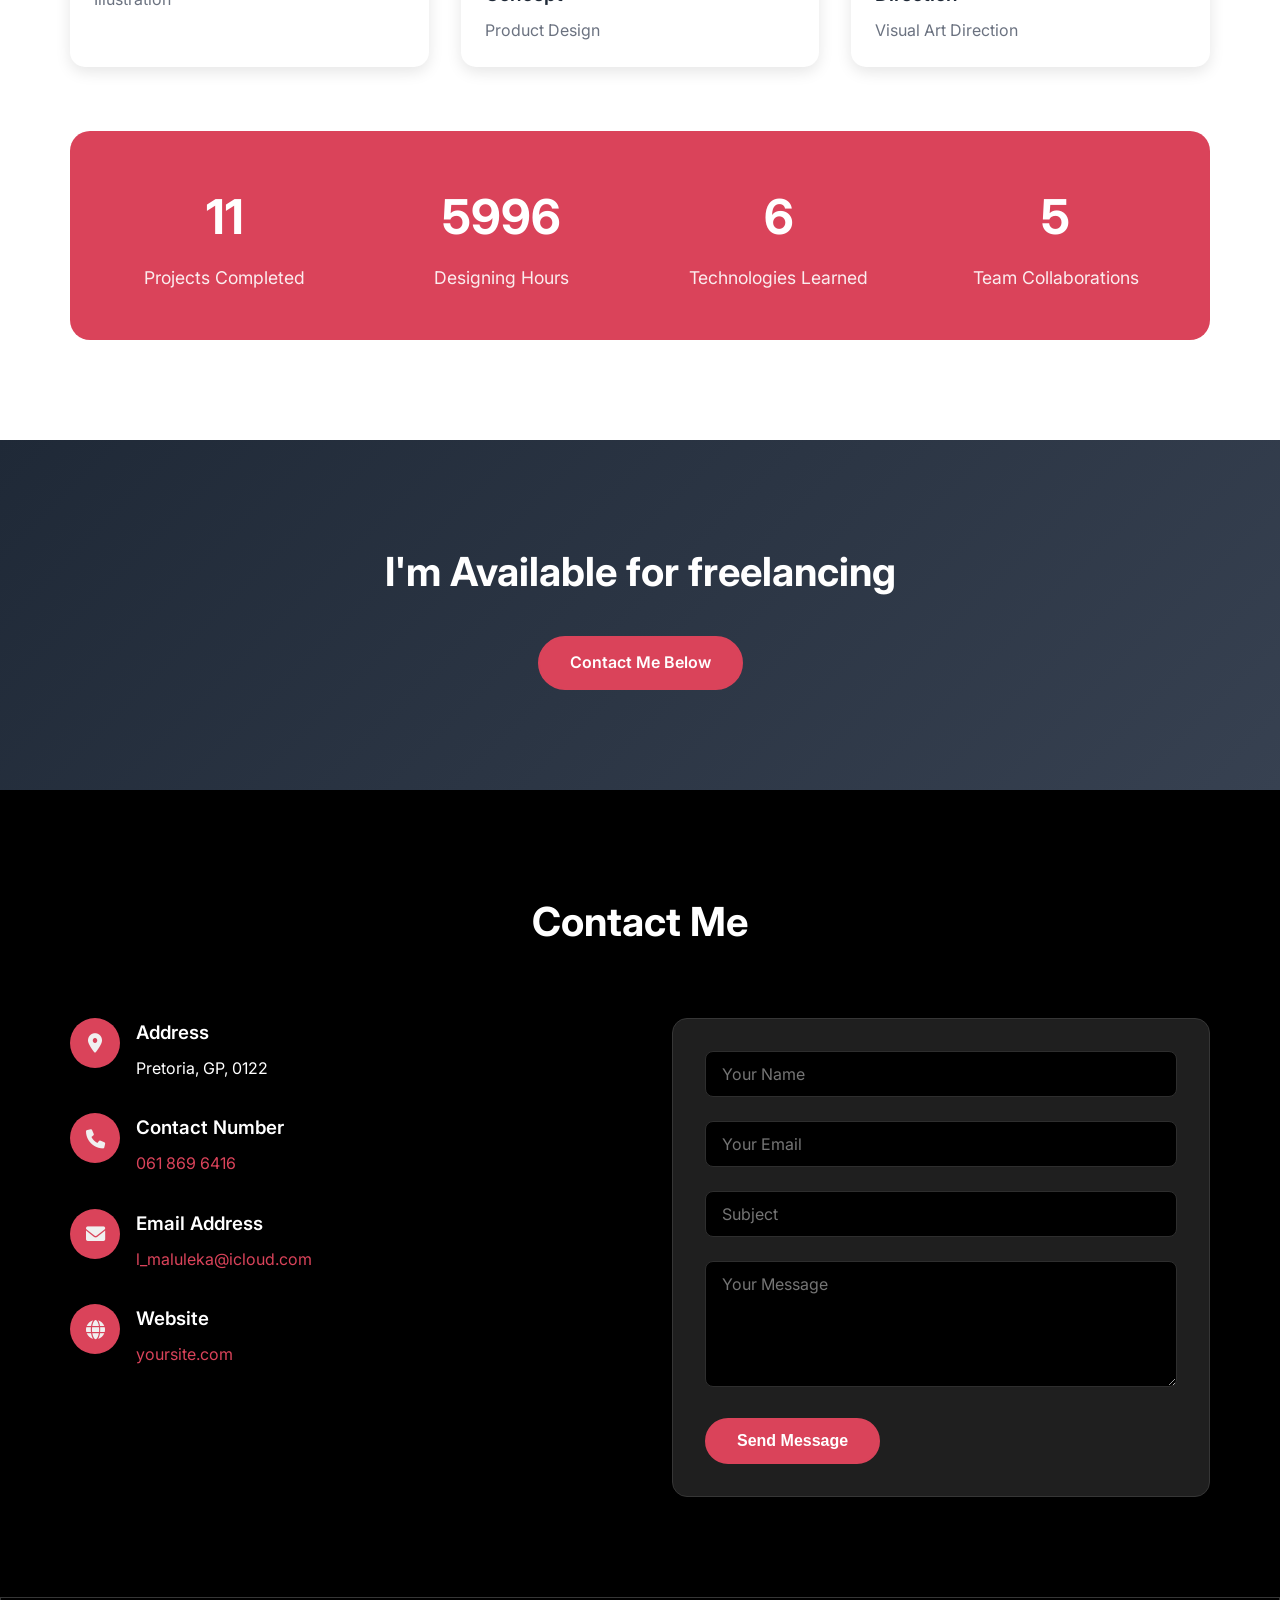
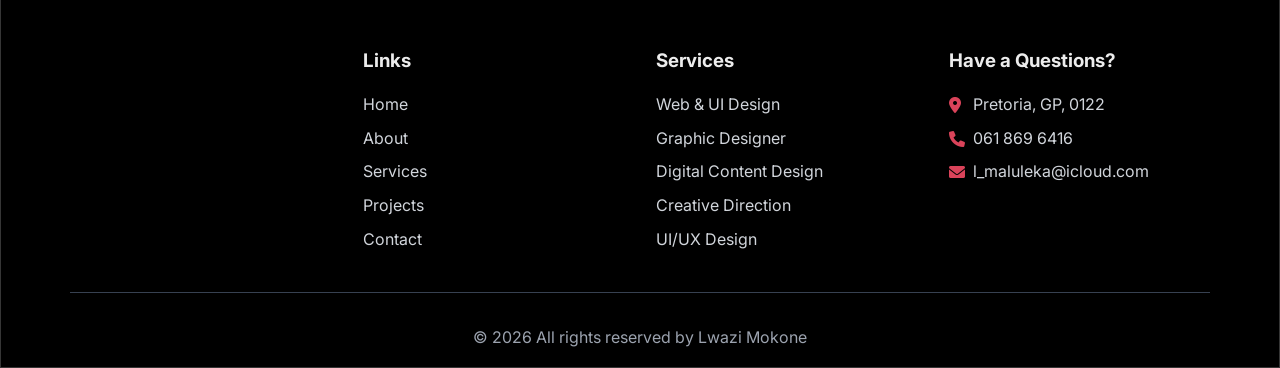
==== commit 3d3535d2: "chANGED INDEX" ====
--- a/index.html
+++ b/index.html
@@ -377,7 +377,7 @@
                     <div class="project-image">
                         <img src="Projects/1.png" alt="Project 1">
                         <div class="project-overlay">
-                            <a href="/project pages/INDEX2.html" class="project-link">
+                            <a href="/project pages/index2.html" class="project-link">
                                 <i class="fas fa-external-link-alt"></i>
                             </a>
                         </div>
--- a/styles.css
+++ b/styles.css
@@ -349,6 +349,8 @@
 
 .partner-image{
     display: block;
+    Background-color: #ff0000;
+    color: red;
     width: 100%;             
     max-width: 300px;       
     margin: 0 auto;         
